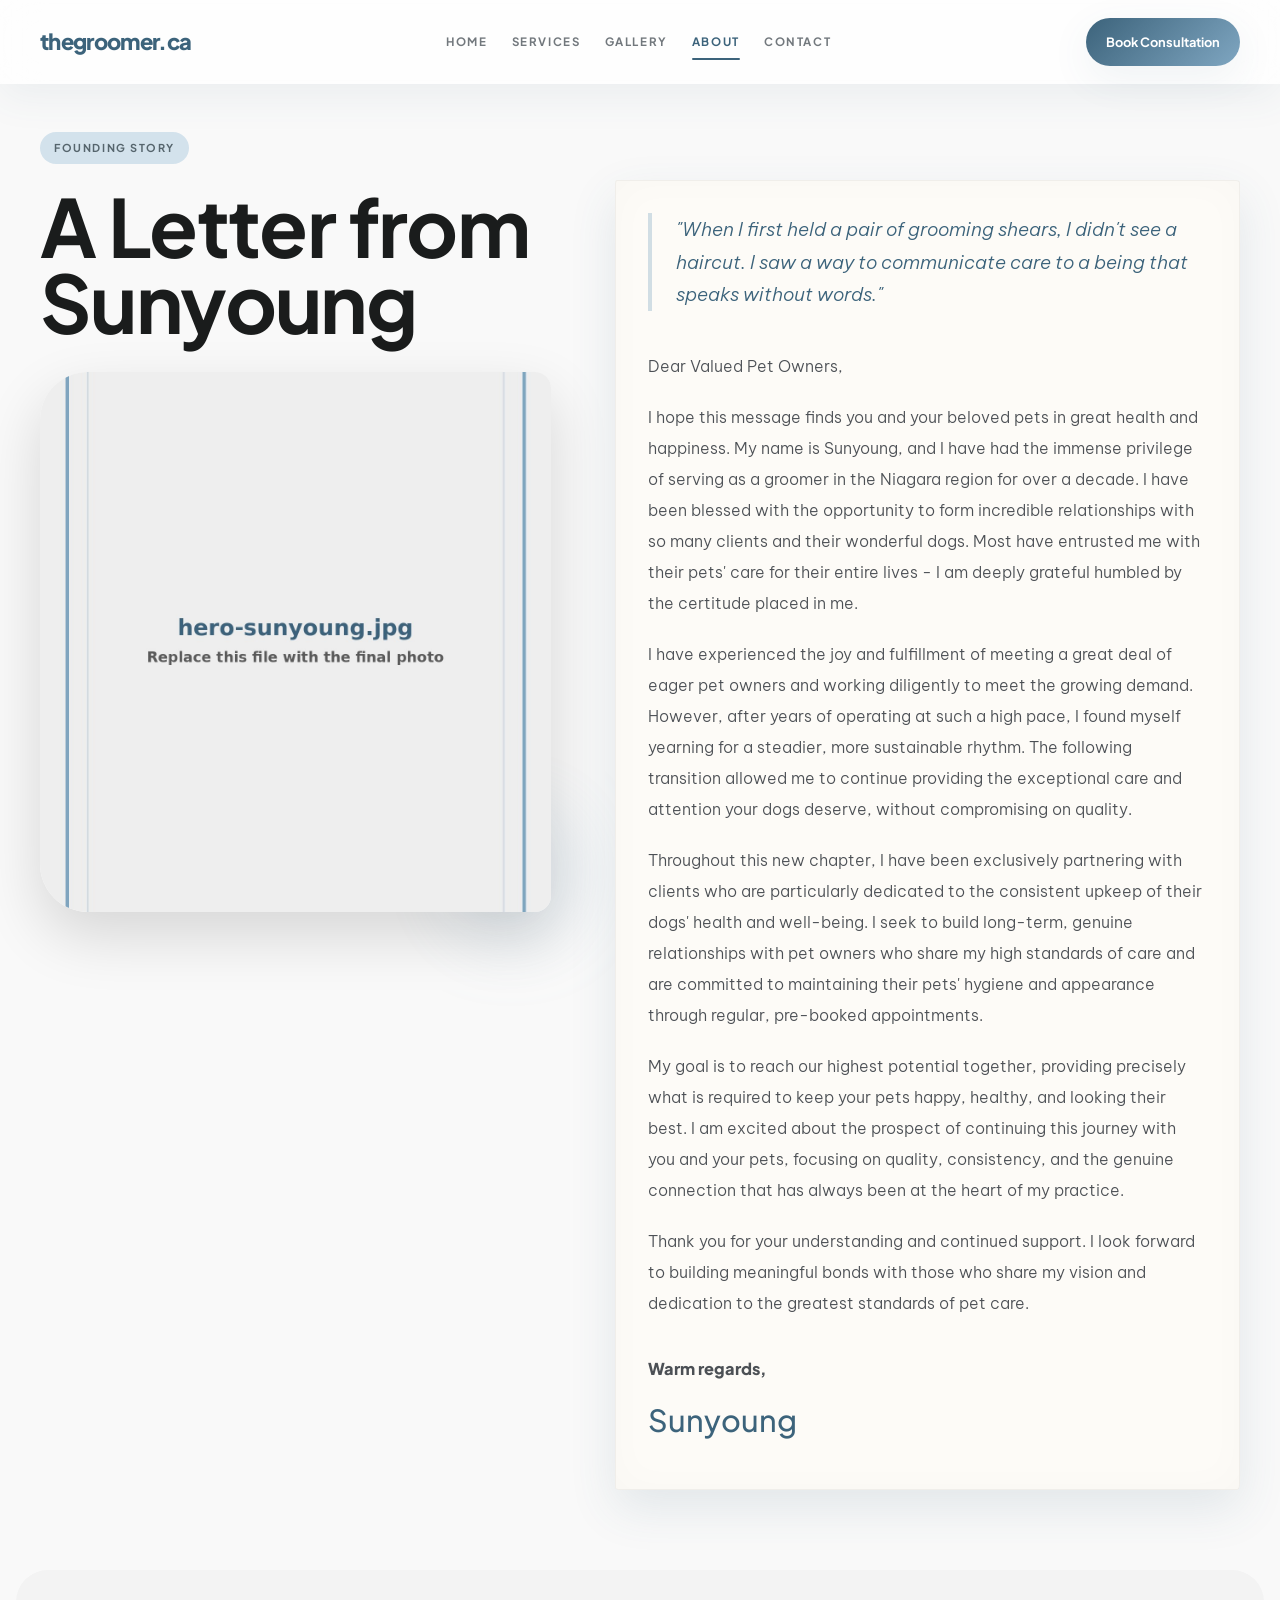
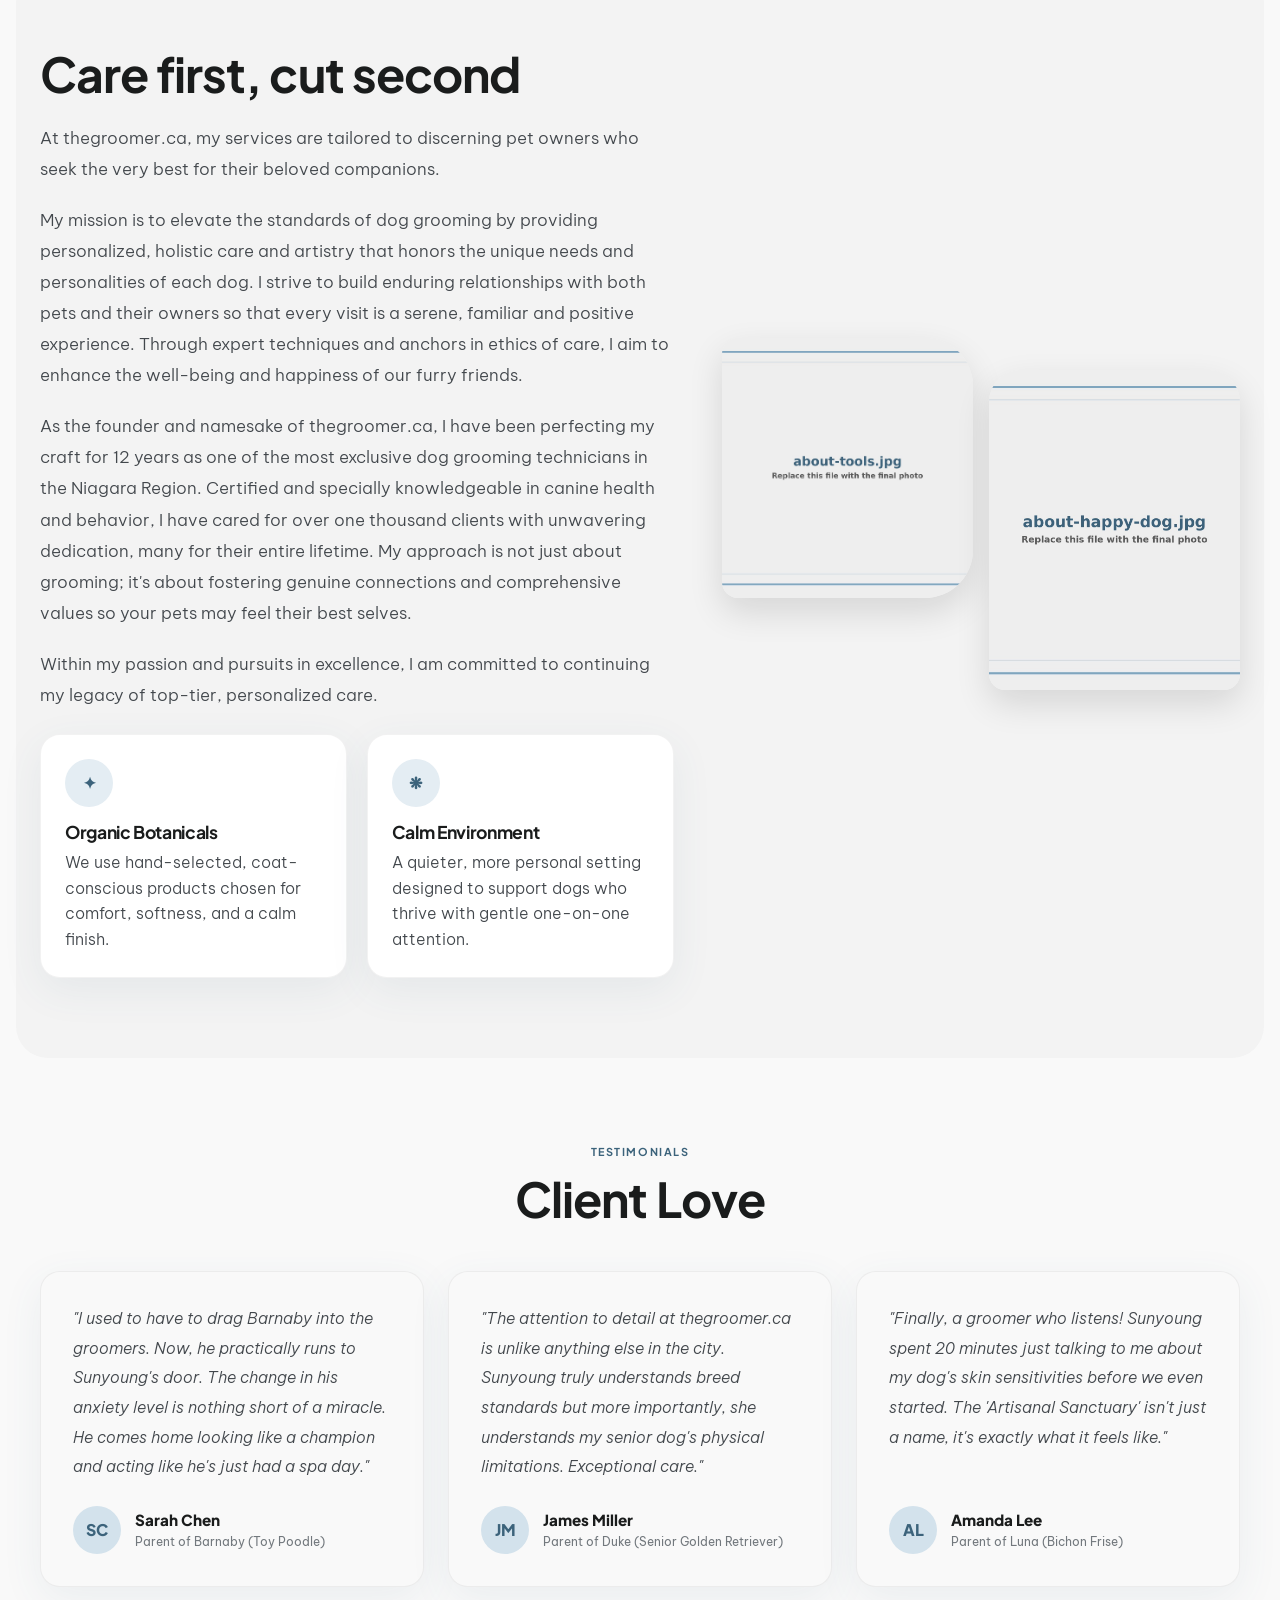
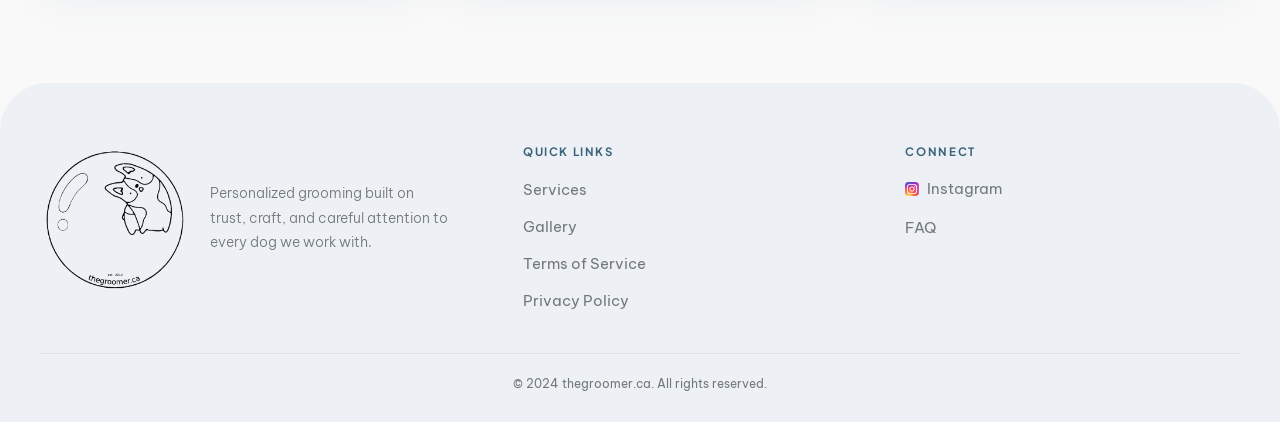
==== pages/about.html @ e8ed0b48 "major wording" ====
<!DOCTYPE html>
<html lang="en">
<head>
  <meta charset="UTF-8" />
  <meta name="viewport" content="width=device-width, initial-scale=1.0" />
  <title>About | thegroomer.ca</title>
  <meta
    name="description"
    content="Learn more about Sunyoung, the philosophy behind thegroomer.ca, and the care-first approach to artisanal dog grooming."
  />



  <link rel="icon" type="image/png" sizes="32x32" href="../assets/img/branding/favicon-32.png" />
  <link rel="icon" type="image/png" sizes="16x16" href="../assets/img/branding/favicon-16.png" />
  <link rel="apple-touch-icon" href="../assets/img/branding/apple-touch-icon.png" />

  <link rel="preconnect" href="https://fonts.googleapis.com" />
  <link rel="preconnect" href="https://fonts.gstatic.com" crossorigin />
  <link
    href="https://fonts.googleapis.com/css2?family=Plus+Jakarta+Sans:wght@400;500;600;700;800&family=Be+Vietnam+Pro:wght@300;400;500;600&display=swap"
    rel="stylesheet"
  />

  <link rel="stylesheet" href="../assets/css/styles.css" />

  <style>
    .about-page {
      background: var(--surface);
    }

    .stationery-card {
      background-color: #fdfbf7;
      background-image: radial-gradient(#d1d1d1 0.5px, transparent 0.5px);
      background-size: 20px 20px;
      border: 1px solid rgba(0, 0, 0, 0.05);
      position: relative;
    }

    .stationery-card::after {
      content: "";
      position: absolute;
      inset: 0;
      box-shadow: inset 0 0 40px rgba(0, 0, 0, 0.02);
      pointer-events: none;
    }

    .rough-edge {
      border-radius: 2px 4px 3px 6px / 4px 3px 6px 2px;
    }

    .about-letter {
      padding: 3rem 0 5rem;
    }

    .about-letter__grid {
      display: grid;
      grid-template-columns: 0.9fr 1.1fr;
      gap: 4rem;
      align-items: start;
    }

    .about-letter__media {
      position: sticky;
      top: 120px;
    }

    .about-letter__badge {
      display: inline-block;
      padding: 0.45rem 0.9rem;
      border-radius: var(--radius-full);
      background: #d3e2ec;
      color: #56656d;
      margin-bottom: 1.5rem;
    }

    .about-letter__title {
      margin-bottom: 2rem;
      max-width: 10ch;
    }

    .about-letter__image-wrap {
      position: relative;
    }

    .about-letter__image {
      width: 100%;
      height: 540px;
      object-fit: cover;
      border-radius: 3rem 1rem 1rem 3rem;
      box-shadow: 0 24px 60px rgba(0, 0, 0, 0.14);
      transition: transform 0.5s ease;
    }

    .about-letter__image-wrap:hover .about-letter__image {
      transform: scale(1.01);
    }

    .about-letter__glow {
      position: absolute;
      right: -1.5rem;
      bottom: -1.5rem;
      width: 8rem;
      height: 8rem;
      border-radius: 999px;
      background: rgba(127, 166, 193, 0.2);
      filter: blur(36px);
      z-index: -1;
    }

    .about-letter__content {
      margin-top: 3rem;
    }

    .about-letter__paper {
      padding: 2rem 2rem 2.5rem;
      box-shadow: 0 18px 48px rgba(60, 99, 123, 0.12);
      transition: transform 0.35s ease, box-shadow 0.35s ease;
    }

    .about-letter__paper:hover {
      transform: translateY(-4px);
      box-shadow: 0 22px 56px rgba(60, 99, 123, 0.14);
    }

    .about-letter__quote {
      margin-bottom: 2.5rem;
      padding-left: 1.5rem;
      border-left: 4px solid rgba(127, 166, 193, 0.35);
      font-size: 1.2rem;
      font-style: italic;
      font-weight: 300;
      color: var(--primary);
      line-height: 1.7;
    }

    .about-letter__body {
      display: grid;
      gap: 1.25rem;
    }

    .about-letter__body p {
      font-size: 1.02rem;
      line-height: 1.9;
      color: rgba(66, 71, 76, 0.95);
    }

    .about-letter__signoff {
      padding-top: 1rem;
      font-family: var(--font-headline);
      font-weight: 800;
      color: var(--text-main);
    }

    .about-letter__name {
      display: block;
      margin-top: 0.35rem;
      font-size: 1.9rem;
      font-weight: 500;
      color: var(--primary);
    }

    .about-philosophy {
      background: var(--surface-low);
      border-radius: var(--radius-lg);
      margin: 0 1rem;
      padding: 5rem 0;
    }

    .about-philosophy__grid {
      display: grid;
      grid-template-columns: 1.1fr 0.9fr;
      gap: 3rem;
      align-items: center;
    }

    .about-philosophy__title {
      margin-bottom: 1.5rem;
    }

    .about-philosophy__copy {
      display: grid;
      gap: 1.25rem;
    }

    .about-philosophy__copy p {
      font-size: 1.05rem;
      line-height: 1.85;
    }

    .about-philosophy__cards {
      display: grid;
      grid-template-columns: 1fr 1fr;
      gap: 1.25rem;
      padding-top: 1.5rem;
    }

    .about-philosophy__card {
      background: var(--surface-white);
      border-radius: 1.25rem;
      padding: 1.5rem;
      box-shadow: var(--shadow-soft);
      border: 1px solid rgba(0, 0, 0, 0.05);
    }

    .about-philosophy__icon {
      width: 3rem;
      height: 3rem;
      border-radius: 999px;
      background: #e4edf3;
      color: var(--primary);
      display: inline-flex;
      align-items: center;
      justify-content: center;
      font-family: var(--font-headline);
      font-weight: 800;
      margin-bottom: 1rem;
    }

    .about-philosophy__card h3 {
      font-size: 1.1rem;
      margin-bottom: 0.5rem;
    }

    .about-philosophy__media {
      display: grid;
      grid-template-columns: 1fr 1fr;
      gap: 1rem;
      align-items: start;
    }

    .about-philosophy__media img {
      width: 100%;
      object-fit: cover;
      box-shadow: 0 14px 34px rgba(0, 0, 0, 0.12);
    }

    .about-philosophy__img-a {
      height: 260px;
      border-radius: 1rem 3rem 3rem 1rem;
    }

    .about-philosophy__img-b {
      height: 320px;
      border-radius: 2rem 2rem 1rem 1rem;
      margin-top: 2rem;
    }

    .about-testimonials {
      padding: 5rem 0 1rem;
    }

    .about-testimonials__head {
      text-align: center;
      margin-bottom: 3rem;
    }

    .about-testimonials__label {
      color: var(--primary);
    }

    .about-testimonials__title {
      margin-top: 0.75rem;
    }

    .about-testimonials__grid {
      display: grid;
      grid-template-columns: repeat(3, 1fr);
      gap: 1.5rem;
    }

    .about-testimonial {
      background: var(--surface);
      padding: 2rem;
      border-radius: 1.25rem;
      box-shadow: var(--shadow-soft);
      border: 1px solid rgba(0, 0, 0, 0.05);
      display: flex;
      flex-direction: column;
      justify-content: space-between;
      gap: 1.5rem;
      transition: transform 0.25s ease;
    }

    .about-testimonial:hover {
      transform: translateY(-4px);
    }

    .about-testimonial__quote {
      font-style: italic;
      line-height: 1.85;
      color: var(--text-muted);
    }

    .about-testimonial__person {
      display: flex;
      align-items: center;
      gap: 0.9rem;
    }

    .about-testimonial__initials {
      width: 3rem;
      height: 3rem;
      border-radius: 999px;
      background: #d3e2ec;
      color: var(--primary);
      display: inline-flex;
      align-items: center;
      justify-content: center;
      font-family: var(--font-headline);
      font-weight: 800;
      flex: 0 0 auto;
    }

    .about-testimonial__name {
      font-family: var(--font-headline);
      font-size: 0.95rem;
      font-weight: 800;
      color: var(--text-main);
    }

    .about-testimonial__meta {
      font-size: 0.78rem;
      color: var(--text-soft);
    }

    @media (max-width: 1100px) {
      .about-letter__grid,
      .about-philosophy__grid,
      .about-testimonials__grid {
        grid-template-columns: 1fr;
      }

      .about-letter__media {
        position: static;
      }

      .about-letter__content {
        margin-top: 0;
      }
    }

    @media (max-width: 768px) {
      .about-letter,
      .about-testimonials {
        padding-top: 2.5rem;
      }

      .about-letter__paper {
        padding: 1.5rem 1.25rem 2rem;
      }

      .about-letter__image,
      .about-philosophy__img-a,
      .about-philosophy__img-b {
        height: 320px;
      }

      .about-philosophy {
        margin: 0 0.75rem;
        padding: 3.5rem 0;
        border-radius: 2rem;
      }

      .about-philosophy__cards,
      .about-philosophy__media {
        grid-template-columns: 1fr;
      }
    }
  </style>
</head>
<body class="has-fixed-header about-page">
  <header class="site-header">
    <div class="site-header__inner container">
      <a href="../index.html" class="site-logo" aria-label="thegroomer.ca home">thegroomer.ca</a>

      <nav class="site-nav site-nav--desktop" aria-label="Primary navigation">
        <a href="../index.html">Home</a>
        <a href="services.html">Services</a>
        <a href="gallery.html">Gallery</a>
        <a href="about.html" class="is-active">About</a>
        <a href="contact.html">Contact</a>
      </nav>

      <a href="contact.html" class="btn btn-primary site-header__cta">Book Consultation</a>

      <button
        class="site-menu-toggle"
        type="button"
        aria-label="Open menu"
        aria-expanded="false"
        aria-controls="mobileMenu"
      >
        <span></span>
        <span></span>
        <span></span>
      </button>
    </div>

    <div class="site-mobile-menu" id="mobileMenu">
      <nav class="site-mobile-nav" aria-label="Mobile navigation">
        <a href="../index.html">Home</a>
        <a href="services.html">Services</a>
        <a href="gallery.html">Gallery</a>
        <a href="about.html" class="is-active">About</a>
        <a href="contact.html">Contact</a>
        <a href="terms.html">Terms</a>
        <a href="privacy.html">Privacy</a>
        <a href="contact.html" class="mobile-menu-cta btn btn-primary">Book Consultation</a>
      </nav>
    </div>
  </header>

  <main>
    <section class="about-letter">
      <div class="container about-letter__grid">
        <div class="about-letter__media">
          <span class="small-label about-letter__badge">Founding Story</span>
          <h1 class="about-letter__title">A Letter from Sunyoung</h1>

          <div class="about-letter__image-wrap">
            <img
              class="about-letter__image"
              src="../assets/img/photos/hero-sunyoung.jpg"
              alt="Portrait of Sunyoung"
            />
            <div class="about-letter__glow" aria-hidden="true"></div>
          </div>
        </div>

        <div class="about-letter__content">
          <div class="stationery-card rough-edge about-letter__paper">
            <div class="about-letter__quote">
              "When I first held a pair of grooming shears, I didn't see a haircut. I saw a way to communicate care to a being that speaks without words."
            </div>

            <div class="about-letter__body">
              <p>Dear Valued Pet Owners,</p>

              <p>I hope this message finds you and your beloved pets in great health and happiness. My name is Sunyoung, and I have had the immense privilege of serving as a groomer in the Niagara region for over a decade. I have been blessed with the opportunity to form incredible relationships with so many clients and their wonderful dogs. Most have entrusted me with their pets' care for their entire lives - I am deeply grateful humbled by the certitude placed in me.</p>

              <p>I have experienced the joy and fulfillment of meeting a great deal of eager pet owners and working diligently to meet the growing demand. However, after years of operating at such a high pace, I found myself yearning for a steadier, more sustainable rhythm. The following transition allowed me to continue providing the exceptional care and attention your dogs deserve, without compromising on quality.</p>

              <p>Throughout this new chapter, I have been exclusively partnering with clients who are particularly dedicated to the consistent upkeep of their dogs' health and well-being. I seek to build long-term, genuine relationships with pet owners who share my high standards of care and are committed to maintaining their pets' hygiene and appearance through regular, pre-booked appointments.</p>

              <p>My goal is to reach our highest potential together, providing precisely what is required to keep your pets happy, healthy, and looking their best. I am excited about the prospect of continuing this journey with you and your pets, focusing on quality, consistency, and the genuine connection that has always been at the heart of my practice.</p>

              <p>Thank you for your understanding and continued support. I look forward to building meaningful bonds with those who share my vision and dedication to the greatest standards of pet care.</p>

              <p class="about-letter__signoff">
                Warm regards,
                <span class="about-letter__name">Sunyoung</span>
              </p>
            </div>
          </div>
        </div>
      </div>
    </section>

    <section class="about-philosophy">
      <div class="container about-philosophy__grid">
        <div>
          <h2 class="about-philosophy__title">Care first, cut second</h2>

          <div class="about-philosophy__copy">
            <p>At thegroomer.ca, my services are tailored to discerning pet owners who seek the very best for their beloved companions.</p>

            <p>My mission is to elevate the standards of dog grooming by providing personalized, holistic care and artistry that honors the unique needs and personalities of each dog. I strive to build enduring relationships with both pets and their owners so that every visit is a serene, familiar and positive experience. Through expert techniques and anchors in ethics of care, I aim to enhance the well-being and happiness of our furry friends.</p>

            <p>As the founder and namesake of thegroomer.ca, I have been perfecting my craft for 12 years as one of the most exclusive dog grooming technicians in the Niagara Region. Certified and specially knowledgeable in canine health and behavior, I have cared for over one thousand clients with unwavering dedication, many for their entire lifetime. My approach is not just about grooming; it's about fostering genuine connections and comprehensive values so your pets may feel their best selves.</p>

            <p>Within my passion and pursuits in excellence, I am committed to continuing my legacy of top-tier, personalized care.</p>
          </div>

          <div class="about-philosophy__cards">
            <article class="about-philosophy__card">
              <div class="about-philosophy__icon">✦</div>
              <h3>Organic Botanicals</h3>
              <p>We use hand-selected, coat-conscious products chosen for comfort, softness, and a calm finish.</p>
            </article>

            <article class="about-philosophy__card">
              <div class="about-philosophy__icon">❋</div>
              <h3>Calm Environment</h3>
              <p>A quieter, more personal setting designed to support dogs who thrive with gentle one-on-one attention.</p>
            </article>
          </div>
        </div>

        <div class="about-philosophy__media">
          <img
            class="about-philosophy__img-a"
            src="../assets/img/photos/about-tools.jpg"
            alt="Grooming tools"
          />
          <img
            class="about-philosophy__img-b"
            src="../assets/img/photos/about-happy-dog.jpg"
            alt="Happy dog"
          />
        </div>
      </div>
    </section>

    <section class="about-testimonials">
      <div class="container">
        <div class="about-testimonials__head">
          <span class="small-label about-testimonials__label">Testimonials</span>
          <h2 class="about-testimonials__title">Client Love</h2>
        </div>

        <div class="about-testimonials__grid">
          <article class="about-testimonial">
            <p class="about-testimonial__quote">
              "I used to have to drag Barnaby into the groomers. Now, he practically runs to Sunyoung's door. The change in his anxiety level is nothing short of a miracle. He comes home looking like a champion and acting like he's just had a spa day."
            </p>

            <div class="about-testimonial__person">
              <span class="about-testimonial__initials">SC</span>
              <div>
                <div class="about-testimonial__name">Sarah Chen</div>
                <div class="about-testimonial__meta">Parent of Barnaby (Toy Poodle)</div>
              </div>
            </div>
          </article>

          <article class="about-testimonial">
            <p class="about-testimonial__quote">
              "The attention to detail at thegroomer.ca is unlike anything else in the city. Sunyoung truly understands breed standards but more importantly, she understands my senior dog's physical limitations. Exceptional care."
            </p>

            <div class="about-testimonial__person">
              <span class="about-testimonial__initials">JM</span>
              <div>
                <div class="about-testimonial__name">James Miller</div>
                <div class="about-testimonial__meta">Parent of Duke (Senior Golden Retriever)</div>
              </div>
            </div>
          </article>

          <article class="about-testimonial">
            <p class="about-testimonial__quote">
              "Finally, a groomer who listens! Sunyoung spent 20 minutes just talking to me about my dog's skin sensitivities before we even started. The 'Artisanal Sanctuary' isn't just a name, it's exactly what it feels like."
            </p>

            <div class="about-testimonial__person">
              <span class="about-testimonial__initials">AL</span>
              <div>
                <div class="about-testimonial__name">Amanda Lee</div>
                <div class="about-testimonial__meta">Parent of Luna (Bichon Frise)</div>
              </div>
            </div>
          </article>
        </div>
      </div>
    </section>
  </main>

  <footer class="site-footer">
    <div class="container site-footer__grid">
      <div class="site-footer__brand">
        <div class="site-footer__brand-lockup">
          <a href="../index.html" class="site-footer__logo-link" aria-label="thegroomer.ca home">
            <img
              src="../assets/img/branding/logo-mark.png"
              alt="thegroomer.ca"
              class="site-footer__logo-mark"
            />
          </a>
          <p>
            Personalized grooming built on trust, craft, and careful attention to every dog we work with.
          </p>
        </div>
      </div>

      <div>
        <h4>Quick Links</h4>
        <ul class="site-footer__links">
          <li><a href="services.html">Services</a></li>
          <li><a href="gallery.html">Gallery</a></li>
          <li><a href="terms.html">Terms of Service</a></li>
          <li><a href="privacy.html">Privacy Policy</a></li>
        </ul>
      </div>

      <div>
        <h4>Connect</h4>
        <ul class="site-footer__links">
          <li>
            <a href="https://www.instagram.com/thegroomer.ca/" class="site-footer__social-link">
              <img
                src="../assets/img/social/Instagram_logo_2016.svg"
                alt=""
                class="site-footer__social-icon"
                aria-hidden="true"
              />
              Instagram
            </a>
          </li>
          <li><a href="contact.html">FAQ</a></li>
        </ul>
      </div>
    </div>

    <div class="site-footer__bottom container">
      © 2024 thegroomer.ca. All rights reserved.
    </div>
  </footer>

  <script src="../assets/js/main.js"></script>
</body>
</html>
---- assets/css/styles.css ----
/* =========================
   1. ROOT DESIGN TOKENS
========================= */
:root {
  --primary: #3c637b;
  --primary-soft: #7fa6c1;
  --secondary: #526069;
  --tertiary: #58614e;

  --surface: #f9f9f9;
  --surface-low: #f3f3f3;
  --surface-mid: #eeeeee;
  --surface-high: #e2e2e2;
  --surface-white: #ffffff;

  --text-main: #1a1c1c;
  --text-muted: #42474c;
  --text-soft: #72787d;

  --outline-soft: rgba(193, 199, 205, 0.15);

  --radius-sm: 1rem;
  --radius-md: 1.5rem;
  --radius-lg: 2rem;
  --radius-xl: 3rem;
  --radius-full: 9999px;

  --shadow-soft: 0 12px 40px rgba(60, 99, 123, 0.08);

  --font-headline: "Plus Jakarta Sans", sans-serif;
  --font-body: "Be Vietnam Pro", sans-serif;

  --header-height: 84px;
}

/* =========================
   2. RESET / BASE
========================= */
* {
  box-sizing: border-box;
  margin: 0;
  padding: 0;
}

html {
  scroll-behavior: smooth;
}

body {
  background: var(--surface);
  color: var(--text-main);
  font-family: var(--font-body);
  line-height: 1.6;
}

body.menu-open {
  overflow: hidden;
}

img {
  display: block;
  max-width: 100%;
}

a {
  color: inherit;
}

button,
input,
textarea {
  font: inherit;
}

textarea {
  resize: vertical;
  min-height: 140px;
}

/* =========================
   3. TYPOGRAPHY
========================= */
h1,
h2,
h3,
h4 {
  font-family: var(--font-headline);
  letter-spacing: -0.02em;
  color: var(--text-main);
}

h1 {
  font-size: clamp(3rem, 7vw, 5rem);
  line-height: 0.95;
}

h2 {
  font-size: clamp(2rem, 4vw, 3rem);
  line-height: 1;
}

h3 {
  font-size: 1.5rem;
  line-height: 1.1;
}

p {
  color: var(--text-muted);
  font-weight: 300;
}

.small-label {
  display: inline-block;
  font-family: var(--font-headline);
  font-size: 0.68rem;
  font-weight: 700;
  letter-spacing: 0.14em;
  text-transform: uppercase;
}

/* =========================
   4. LAYOUT
========================= */
.container {
  width: min(1200px, calc(100% - 2rem));
  margin: 0 auto;
}

.section {
  padding: 6.5rem 0;
}

.has-fixed-header {
  padding-top: var(--header-height);
}

.desktop-only {
  display: block;
}

.mobile-only {
  display: none;
}

/* =========================
   5. BUTTONS
========================= */
.btn {
  display: inline-flex;
  align-items: center;
  justify-content: center;
  gap: 0.5rem;
  border: 0;
  border-radius: var(--radius-full);
  padding: 1rem 1.5rem;
  font-family: var(--font-headline);
  font-size: 0.92rem;
  font-weight: 700;
  text-decoration: none;
  cursor: pointer;
  transition: transform 0.25s ease, opacity 0.25s ease;
}

.btn:hover {
  transform: scale(1.03);
}

.btn-primary {
  background: linear-gradient(135deg, var(--primary), var(--primary-soft));
  color: #ffffff;
  box-shadow: var(--shadow-soft);
}

.btn-secondary {
  background: var(--surface-high);
  color: var(--text-main);
}

/* =========================
   6. SHARED HEADER
========================= */
.site-header {
  position: fixed;
  inset: 0 0 auto 0;
  z-index: 1000;
  background: rgba(255, 255, 255, 0.74);
  backdrop-filter: blur(20px);
  box-shadow: var(--shadow-soft);
}

.site-header__inner {
  min-height: var(--header-height);
  display: flex;
  align-items: center;
  justify-content: space-between;
  gap: 1rem;
}

.site-logo {
  flex: 0 0 auto;
  text-decoration: none;
  font-family: var(--font-headline);
  font-size: 1.375rem;
  font-weight: 800;
  letter-spacing: -0.03em;
  color: var(--primary);
  white-space: nowrap;
}

.site-nav {
  display: flex;
  align-items: center;
  gap: 1.5rem;
}

.site-nav a {
  position: relative;
  text-decoration: none;
  color: var(--text-soft);
  font-family: var(--font-headline);
  font-size: 0.72rem;
  font-weight: 700;
  text-transform: uppercase;
  letter-spacing: 0.14em;
  transition: color 0.25s ease, transform 0.25s ease;
}

.site-nav a:hover {
  color: var(--primary);
  transform: translateY(-1px);
}

.site-nav a.is-active {
  color: var(--primary);
}

.site-nav a.is-active::after {
  content: "";
  position: absolute;
  left: 0;
  right: 0;
  bottom: -0.55rem;
  height: 2px;
  border-radius: 999px;
  background: var(--primary);
}

.site-header__cta {
  padding: 0.85rem 1.25rem;
  font-size: 0.8rem;
  white-space: nowrap;
}

.site-menu-toggle {
  display: none;
  width: 52px;
  height: 52px;
  border: 0;
  border-radius: 999px;
  background: var(--surface-white);
  box-shadow: var(--shadow-soft);
  cursor: pointer;
  align-items: center;
  justify-content: center;
  flex-direction: column;
  gap: 5px;
}

.site-menu-toggle span {
  display: block;
  width: 18px;
  height: 2px;
  border-radius: 999px;
  background: var(--primary);
  transition: transform 0.25s ease, opacity 0.25s ease;
}

.site-menu-toggle.is-open span:nth-child(1) {
  transform: translateY(7px) rotate(45deg);
}

.site-menu-toggle.is-open span:nth-child(2) {
  opacity: 0;
}

.site-menu-toggle.is-open span:nth-child(3) {
  transform: translateY(-7px) rotate(-45deg);
}

.site-mobile-menu {
  display: none;
  padding: 0 0 1.25rem;
  max-height: calc(100vh - var(--header-height));
  overflow-y: auto;
}

.site-mobile-menu.is-open {
  display: block;
}

.site-mobile-nav {
  display: grid;
  gap: 0.5rem;
  padding: 0 1rem 0.25rem;
}

.site-mobile-nav a {
  text-decoration: none;
  color: var(--text-main);
  background: var(--surface-low);
  border-radius: var(--radius-lg);
  padding: 1rem 1.2rem;
  font-family: var(--font-headline);
  font-size: 0.82rem;
  font-weight: 700;
  text-transform: uppercase;
  letter-spacing: 0.12em;
}

.site-mobile-nav a.is-active {
  background: linear-gradient(135deg, var(--primary), var(--primary-soft));
  color: #fff;
}

.mobile-menu-cta {
  text-align: center;
}

/* =========================
   7. HERO
========================= */
.hero {
  min-height: calc(100vh - var(--header-height));
  display: flex;
  align-items: center;
  background: var(--surface-low);
  overflow: hidden;
}

.hero-inner {
  display: grid;
  grid-template-columns: 1.05fr 0.95fr;
  gap: 4rem;
  align-items: center;
  padding: 3rem 0 4rem;
}

.hero-badge {
  display: inline-block;
  margin-bottom: 1.5rem;
  padding: 0.45rem 0.9rem;
  border-radius: var(--radius-full);
  background: #d3e2ec;
  color: #56656d;
}

.hero-title {
  max-width: 10ch;
}

.hero-title span {
  color: var(--primary);
  font-style: italic;
}

.hero-copy {
  max-width: 32rem;
  font-size: 1.15rem;
  margin-top: 1.5rem;
}

.hero-actions {
  display: flex;
  gap: 1rem;
  flex-wrap: wrap;
  margin-top: 2rem;
}

.hero-media {
  position: relative;
}

.hero-blob {
  position: absolute;
  top: -2rem;
  left: -2rem;
  width: 16rem;
  height: 16rem;
  border-radius: 999px;
  background: rgba(155, 165, 142, 0.18);
  filter: blur(42px);
}

.hero-image-wrap {
  position: relative;
  z-index: 1;
  border-radius: var(--radius-lg);
  overflow: hidden;
  background: var(--surface-white);
  box-shadow: var(--shadow-soft);
  transform: rotate(2deg);
  transition: transform 0.35s ease;
}

.hero-image-wrap:hover {
  transform: rotate(0deg);
}

.hero-image {
  width: 100%;
  height: 620px;
  object-fit: cover;
}

.hero-quote {
  position: absolute;
  right: -1rem;
  bottom: -1rem;
  z-index: 2;
  max-width: 260px;
  padding: 1.25rem;
  border-radius: var(--radius-lg);
  background: rgba(255, 255, 255, 0.84);
  backdrop-filter: blur(20px);
  box-shadow: var(--shadow-soft);
}

.hero-quote p {
  margin-bottom: 0.9rem;
  font-style: italic;
  color: var(--text-main);
}

.hero-quote-meta {
  display: flex;
  align-items: center;
  gap: 0.7rem;
}

.hero-quote-dot {
  width: 1.7rem;
  height: 1.7rem;
  border-radius: 999px;
  background: #b9d0de;
  flex: 0 0 auto;
}

.hero-quote-meta small {
  font-family: var(--font-headline);
  font-size: 0.62rem;
  font-weight: 700;
  letter-spacing: 0.14em;
  text-transform: uppercase;
  color: var(--text-soft);
}

/* =========================
   8. PHILOSOPHY / ABOUT
========================= */
.about-section {
  background: var(--surface);
}

.about-grid {
  display: grid;
  grid-template-columns: 1fr 1fr;
  gap: 5rem;
  align-items: center;
}

.about-collage {
  display: grid;
  grid-template-columns: 1fr 1fr;
  gap: 1rem;
  align-items: start;
}

.about-collage img {
  box-shadow: var(--shadow-soft);
  object-fit: cover;
}

.about-image-1 {
  height: 22rem;
  border-radius: 2rem 1rem 2rem 1rem;
}

.about-image-2 {
  height: 16.5rem;
  margin-top: 3.25rem;
  border-radius: 1rem 2rem 1rem 2rem;
}

.about-label {
  color: var(--primary);
  margin-bottom: 1rem;
}

.about-title {
  margin-bottom: 1.25rem;
}

.about-copy + .about-copy {
  margin-top: 1rem;
}

.about-stats {
  display: flex;
  gap: 3rem;
  flex-wrap: wrap;
  margin-top: 2rem;
}

.about-stat-value {
  display: block;
  font-family: var(--font-headline);
  font-size: 2rem;
  font-weight: 800;
  color: var(--primary);
  line-height: 1;
}

.about-stat-label {
  display: block;
  margin-top: 0.35rem;
  font-family: var(--font-headline);
  font-size: 0.65rem;
  font-weight: 700;
  letter-spacing: 0.14em;
  text-transform: uppercase;
  color: var(--text-soft);
}

/* =========================
   9. SERVICES
========================= */
.services-section {
  background: var(--surface-mid);
}

.section-head {
  display: flex;
  justify-content: space-between;
  align-items: end;
  gap: 2rem;
  margin-bottom: 3rem;
  flex-wrap: wrap;
}

.section-head-copy {
  max-width: 40rem;
}

.section-head-copy h2 {
  margin-bottom: 0.6rem;
}

.section-link {
  text-decoration: none;
  color: var(--primary);
  font-family: var(--font-headline);
  font-size: 0.85rem;
  font-weight: 700;
}

.services-grid {
  display: grid;
  grid-template-columns: repeat(3, 1fr);
  gap: 2rem;
}

.service-card {
  min-height: 320px;
  display: flex;
  flex-direction: column;
  justify-content: space-between;
  background: var(--surface-white);
  padding: 2rem;
  border-radius: var(--radius-lg);
  box-shadow: var(--shadow-soft);
  transition: transform 0.3s ease;
}

.service-card:hover {
  transform: translateY(-4px);
}

.service-card-top {
  display: block;
}

.service-icon {
  width: 3.5rem;
  height: 3.5rem;
  border-radius: 999px;
  display: inline-flex;
  align-items: center;
  justify-content: center;
  background: #e4edf3;
  color: var(--primary);
  font-family: var(--font-headline);
  font-size: 1.2rem;
  font-weight: 700;
}

.service-card h3 {
  margin-top: 1.5rem;
  margin-bottom: 0.9rem;
}

.service-card-bottom {
  display: flex;
  justify-content: space-between;
  align-items: center;
  gap: 1rem;
  margin-top: 2rem;
}

.service-price {
  font-family: var(--font-headline);
  font-size: 0.82rem;
  font-weight: 700;
  letter-spacing: 0.08em;
  text-transform: uppercase;
  color: var(--primary);
}

.service-plus {
  width: 1.6rem;
  height: 1.6rem;
  border-radius: 999px;
  background: var(--surface-high);
  color: var(--text-soft);
  display: inline-flex;
  align-items: center;
  justify-content: center;
  flex: 0 0 auto;
}

/* =========================
   10. GALLERY
========================= */
.gallery-section {
  background: var(--surface);
}

.gallery-title {
  text-align: center;
  margin-bottom: 3rem;
}

.gallery-grid {
  display: grid;
  grid-template-columns: repeat(4, 1fr);
  gap: 1.5rem;
}

.gallery-item {
  overflow: hidden;
  box-shadow: var(--shadow-soft);
  background: var(--surface-white);
}

.gallery-item img {
  width: 100%;
  height: 350px;
  object-fit: cover;
  transition: transform 0.6s ease;
}

.gallery-item:hover img {
  transform: scale(1.08);
}

.gallery-shape-a {
  border-radius: 3rem 1rem 1rem 2rem;
}

.gallery-shape-b {
  border-radius: 1rem 3rem 2rem 1rem;
}

.gallery-shape-c {
  border-radius: 1.75rem 1.75rem 1rem 1rem;
}

.gallery-shape-d {
  border-radius: 1rem 1rem 3rem 1rem;
}

/* =========================
   11. CONSULTATION FORM
========================= */
.consult-section {
  background: var(--surface-low);
}

.consult-shell {
  max-width: 920px;
  margin: 0 auto;
  overflow: hidden;
  border-radius: var(--radius-lg);
  background: var(--surface-white);
  box-shadow: 0 16px 44px rgba(0, 0, 0, 0.12);
  display: grid;
  grid-template-columns: 0.95fr 1.35fr;
}

.consult-aside {
  background: var(--primary);
  color: #ffffff;
  padding: 2.5rem 2rem;
}

.consult-aside h2 {
  color: #ffffff;
  margin-bottom: 1rem;
}

.consult-aside p {
  color: rgba(255, 255, 255, 0.86);
  margin-bottom: 1.75rem;
}

.consult-points {
  list-style: none;
  display: grid;
  gap: 0.9rem;
}

.consult-points li {
  display: flex;
  align-items: center;
  gap: 0.65rem;
  font-family: var(--font-headline);
  font-size: 0.86rem;
  font-weight: 600;
}

.consult-points li::before {
  content: "";
  width: 0.65rem;
  height: 0.65rem;
  border-radius: 999px;
  background: rgba(255, 255, 255, 0.9);
  flex: 0 0 auto;
}

.consult-form-wrap {
  padding: 2rem;
}

.consult-form-grid {
  display: grid;
  grid-template-columns: 1fr 1fr;
  gap: 1rem;
}

.form-group {
  margin-bottom: 1rem;
}

.form-group label {
  display: block;
  margin-bottom: 0.45rem;
  font-family: var(--font-headline);
  font-size: 0.62rem;
  font-weight: 700;
  letter-spacing: 0.14em;
  text-transform: uppercase;
  color: var(--text-soft);
}

input,
textarea {
  width: 100%;
  padding: 1rem;
  border-radius: var(--radius-md);
  border: none;
  background: var(--surface-mid);
  transition: background 0.3s ease, outline-color 0.3s ease;
}

input:focus,
textarea:focus {
  background: var(--surface-high);
  outline: 2px solid rgba(60, 99, 123, 0.2);
}

/* =========================
   12. SHARED FOOTER
========================= */
.site-footer {
  margin-top: 5rem;
  background: #edf1f5;
  border-top-left-radius: var(--radius-xl);
  border-top-right-radius: var(--radius-xl);
  padding-top: 3.75rem;
}

.site-footer__grid {
  display: grid;
  grid-template-columns: 1.3fr 1fr 1fr;
  gap: 3rem;
  padding-bottom: 2.5rem;
}

.site-footer__logo {
  font-family: var(--font-headline);
  font-size: 1rem;
  font-weight: 800;
  letter-spacing: -0.02em;
  color: var(--primary);
  margin-bottom: 1rem;
}

.site-footer__brand p {
  max-width: 280px;
  font-size: 0.9rem;
  color: var(--text-soft);
}

.site-footer__brand-lockup {
  display: flex;
  align-items: center;
  gap: 1.25rem;
}

.site-footer__logo-link {
  display: block;
  flex: 0 0 auto;
  text-decoration: none;
}

.site-footer__logo-mark {
  width: 150px;
  height: 150px;
  object-fit: contain;
  display: block;
}

.site-footer__brand-lockup p {
  margin: 0;
  max-width: 240px;
  line-height: 1.7;
}

.site-footer__social-link {
  display: inline-flex;
  align-items: center;
  gap: 0.5rem;
}

.site-footer__social-icon {
  width: 14px;
  height: 14px;
  display: block;
  flex: 0 0 14px;
}

.site-footer h4 {
  margin-bottom: 1rem;
  font-family: var(--font-headline);
  font-size: 0.72rem;
  font-weight: 700;
  text-transform: uppercase;
  letter-spacing: 0.14em;
  color: var(--primary);
}

.site-footer__links {
  list-style: none;
  display: grid;
  gap: 0.7rem;
}

.site-footer__links a {
  text-decoration: none;
  color: var(--text-soft);
  font-size: 0.92rem;
}

.site-footer__links a:hover {
  color: var(--primary);
}

.site-footer__icons {
  display: flex;
  gap: 0.6rem;
  margin-top: 1.25rem;
}

.site-footer__icons a {
  width: 28px;
  height: 28px;
  display: inline-flex;
  align-items: center;
  justify-content: center;
  text-decoration: none;
}

.footer-dot {
  width: 12px;
  height: 12px;
  border-radius: 999px;
  background: var(--primary);
  opacity: 0.8;
}

.site-footer__bottom {
  border-top: 1px solid rgba(193, 199, 205, 0.35);
  padding-top: 1.25rem;
  padding-bottom: 1.75rem;
  font-size: 0.78rem;
  text-align: center;
  color: var(--text-soft);
}

/* =========================
   13. RESPONSIVE
========================= */
@media (max-width: 980px) {
  :root {
    --header-height: 76px;
  }

  .site-nav--desktop,
  .site-header__cta {
    display: none;
  }

  .site-menu-toggle {
    display: inline-flex;
  }

  .hero-inner,
  .about-grid,
  .consult-shell {
    grid-template-columns: 1fr;
  }

  .services-grid {
    grid-template-columns: 1fr;
  }

  .gallery-grid {
    grid-template-columns: 1fr 1fr;
  }

  .hero-image {
    height: 520px;
  }

  .hero-title {
    max-width: none;
  }

  .site-footer__grid {
    grid-template-columns: 1fr;
    gap: 2rem;
  }

  .site-footer__brand p {
    max-width: none;
  }

  .site-footer__brand-lockup {
    max-width: 560px;
  }
}

@media (max-width: 768px) {
  .section {
    padding: 4.5rem 0;
  }

  .container {
    width: min(1200px, calc(100% - 1.25rem));
  }

  .hero {
    min-height: auto;
  }

  .hero-inner {
    gap: 2rem;
    padding: 2rem 0 3rem;
  }

  .hero-actions {
    flex-direction: column;
    align-items: stretch;
  }

  .hero-actions .btn {
    width: 100%;
  }

  .hero-image {
    height: 420px;
  }

  .hero-quote {
    position: relative;
    right: auto;
    bottom: auto;
    margin: 1rem 0 0 auto;
  }

  .about-collage {
    grid-template-columns: 1fr 1fr;
  }

  .about-image-1 {
    height: 240px;
  }

  .about-image-2 {
    height: 190px;
    margin-top: 1.5rem;
  }

  .section-head {
    align-items: flex-start;
    margin-bottom: 2rem;
  }

  .gallery-grid {
    grid-template-columns: 1fr;
  }

  .gallery-item img {
    height: 280px;
  }

  .consult-form-grid {
    grid-template-columns: 1fr;
  }

  .site-mobile-nav {
    padding-left: 1rem;
    padding-right: 1rem;
  }

  .site-footer {
    border-top-left-radius: 2rem;
    border-top-right-radius: 2rem;
    padding-top: 2.75rem;
  }

  .site-footer__brand-lockup {
    gap: 1rem;
  }

  .site-footer__logo-mark {
    width: 112px;
    height: 112px;
  }

  .site-footer__brand-lockup p {
    line-height: 1.55;
  }
}

@media (max-width: 420px) {
  .site-footer__brand-lockup {
    flex-direction: column;
    align-items: flex-start;
  }

  .site-footer__logo-mark {
    width: 96px;
    height: 96px;
  }
}
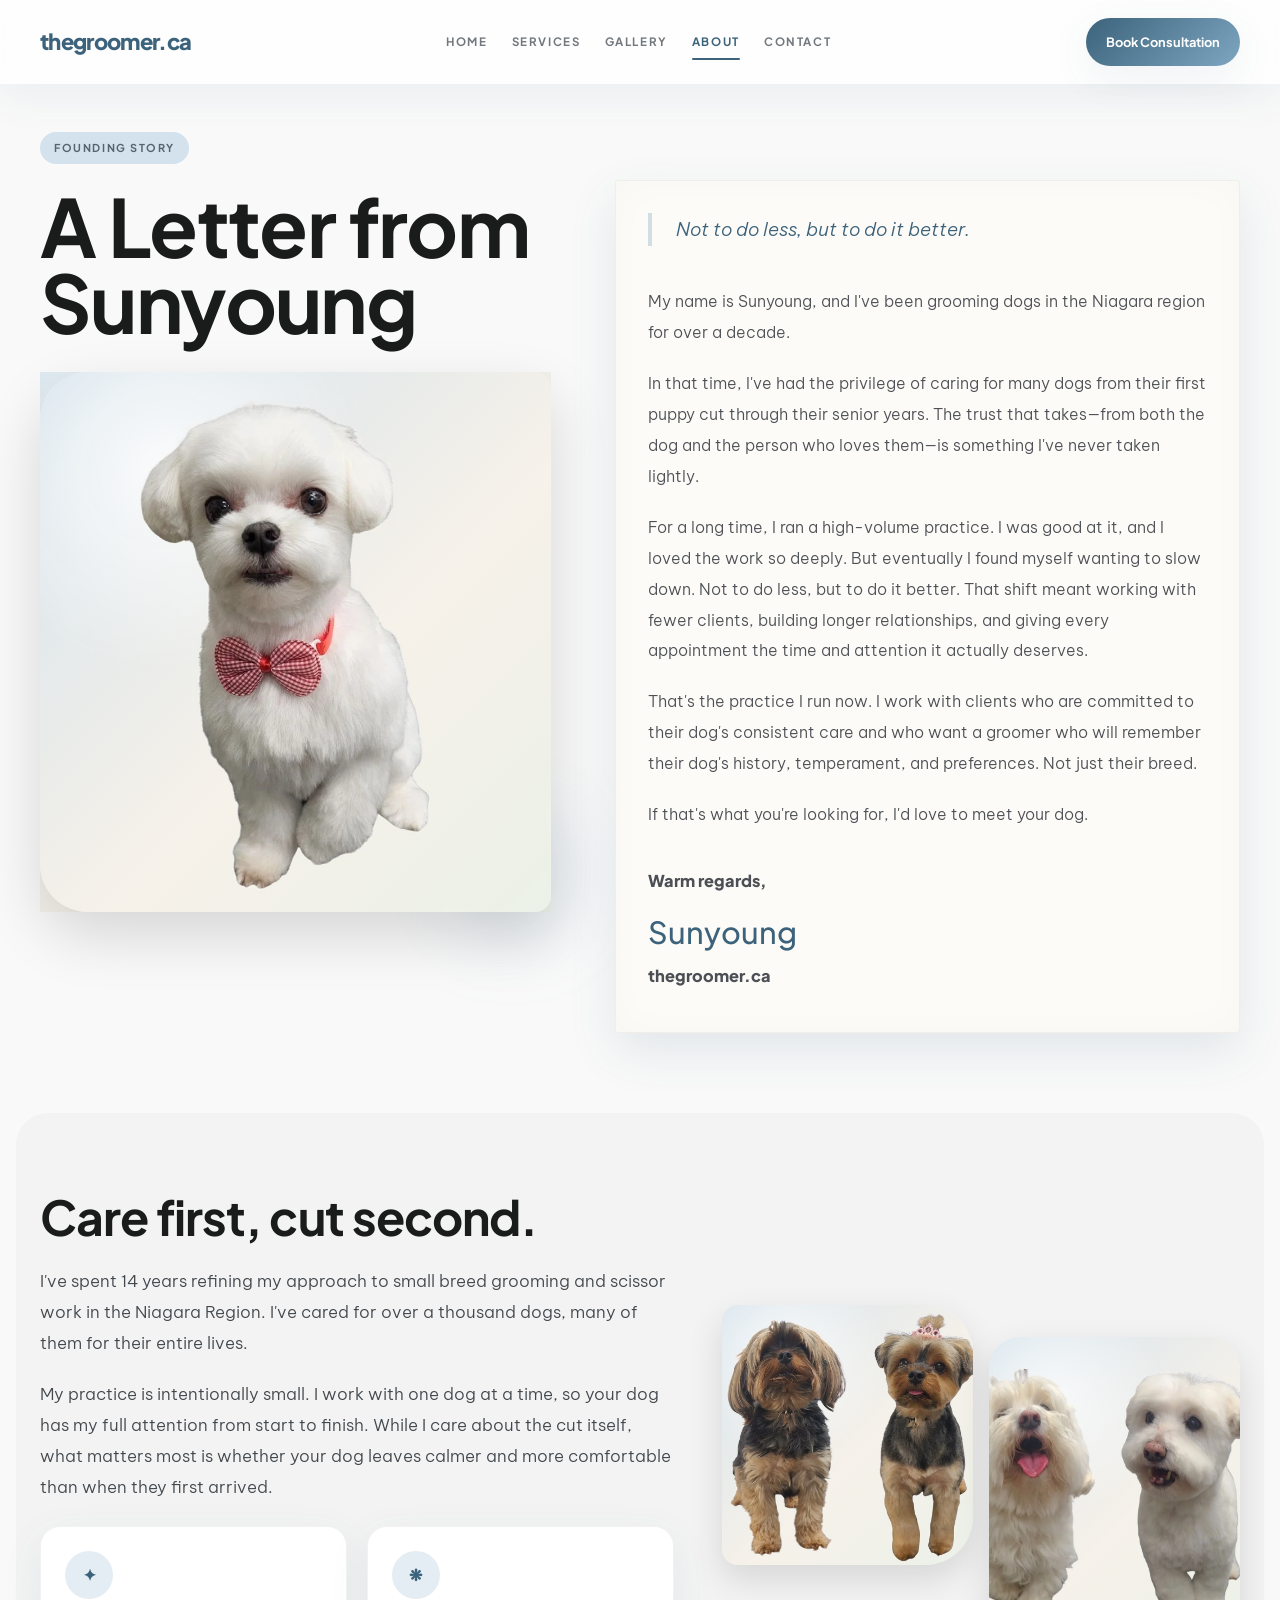
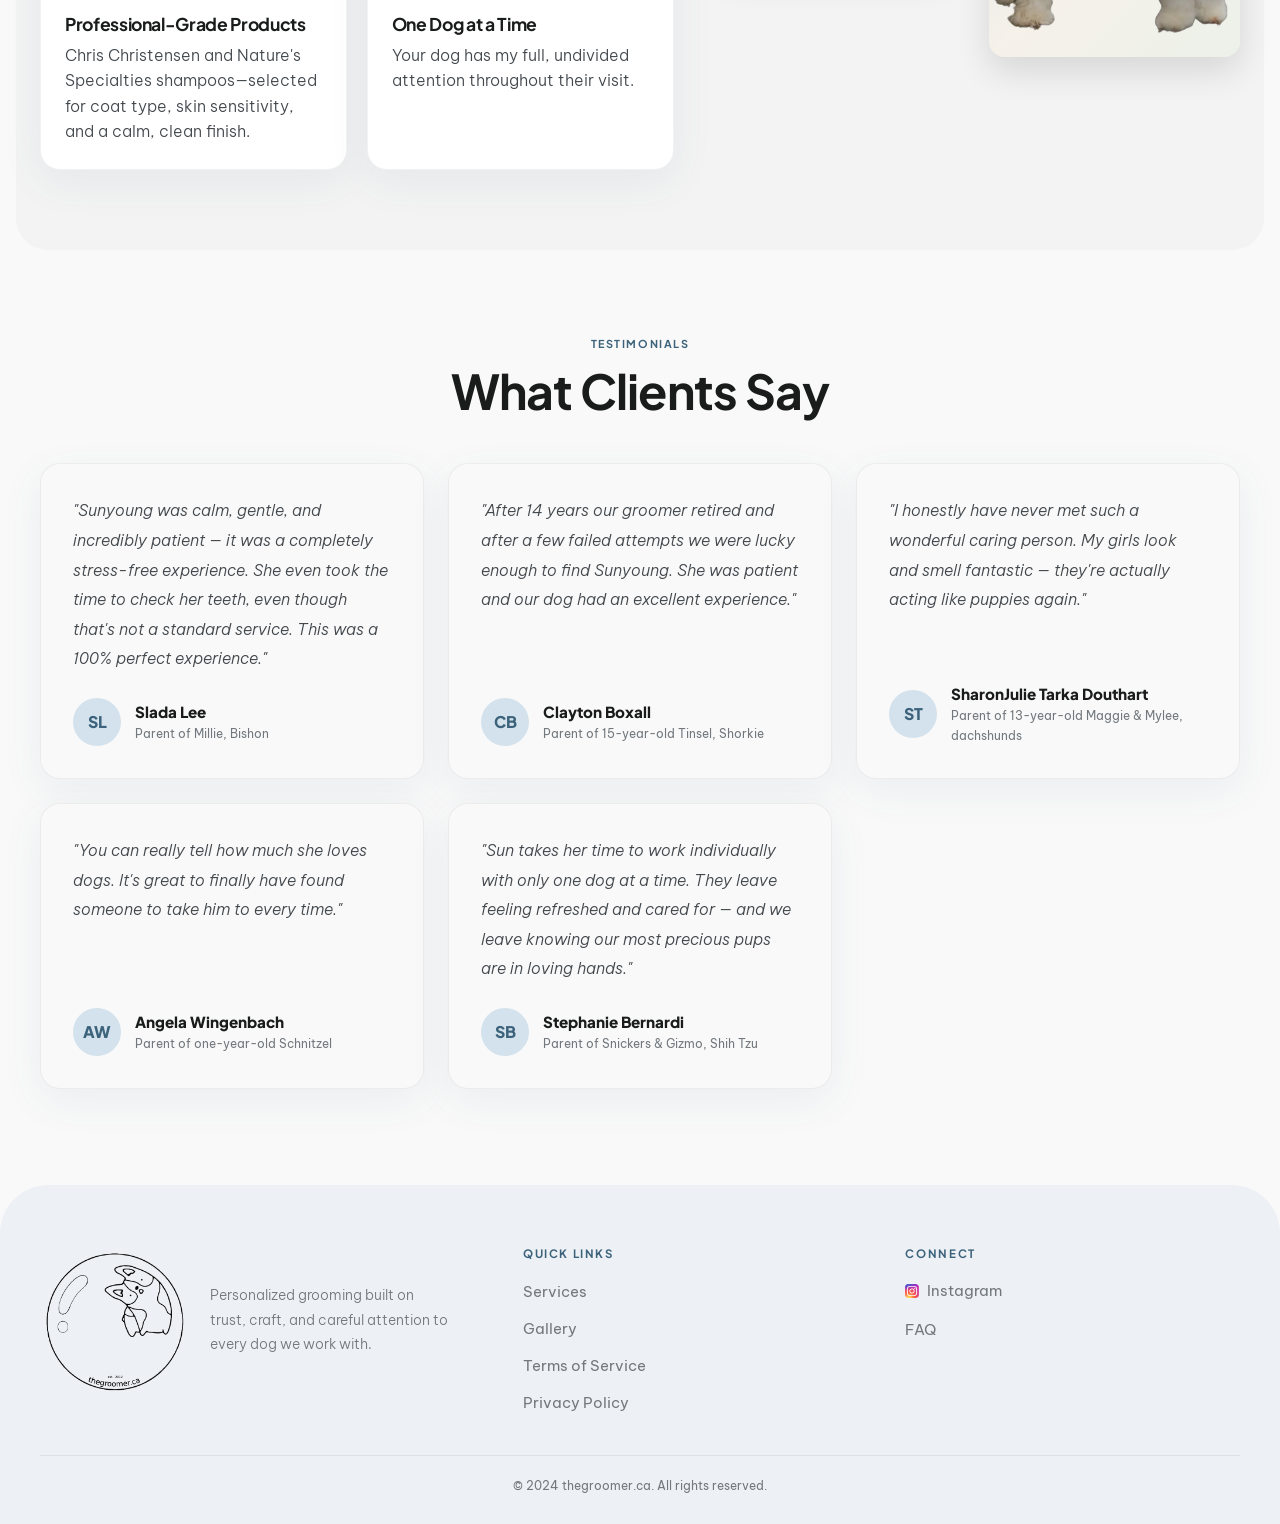
==== commit 864260b8: "big up" ====
--- a/pages/about.html
+++ b/pages/about.html
@@ -1,30 +1,19 @@
 <!DOCTYPE html>
+
 <html lang="en">
 <head>
-  <meta charset="UTF-8" />
-  <meta name="viewport" content="width=device-width, initial-scale=1.0" />
-  <title>About | thegroomer.ca</title>
-  <meta
-    name="description"
-    content="Learn more about Sunyoung, the philosophy behind thegroomer.ca, and the care-first approach to artisanal dog grooming."
-  />
-
-
-
-  <link rel="icon" type="image/png" sizes="32x32" href="../assets/img/branding/favicon-32.png" />
-  <link rel="icon" type="image/png" sizes="16x16" href="../assets/img/branding/favicon-16.png" />
-  <link rel="apple-touch-icon" href="../assets/img/branding/apple-touch-icon.png" />
-
-  <link rel="preconnect" href="https://fonts.googleapis.com" />
-  <link rel="preconnect" href="https://fonts.gstatic.com" crossorigin />
-  <link
-    href="https://fonts.googleapis.com/css2?family=Plus+Jakarta+Sans:wght@400;500;600;700;800&family=Be+Vietnam+Pro:wght@300;400;500;600&display=swap"
-    rel="stylesheet"
-  />
-
-  <link rel="stylesheet" href="../assets/css/styles.css" />
-
-  <style>
+<meta charset="utf-8"/>
+<meta content="width=device-width, initial-scale=1.0" name="viewport"/>
+<title>About | thegroomer.ca</title>
+<meta content="A letter from Sunyoung, the philosophy behind thegroomer.ca, and a care-first approach to small breed grooming." name="description"/>
+<link href="../assets/img/branding/favicon-32.png" rel="icon" sizes="32x32" type="image/png"/>
+<link href="../assets/img/branding/favicon-16.png" rel="icon" sizes="16x16" type="image/png"/>
+<link href="../assets/img/branding/apple-touch-icon.png" rel="apple-touch-icon"/>
+<link href="https://fonts.googleapis.com" rel="preconnect"/>
+<link crossorigin="" href="https://fonts.gstatic.com" rel="preconnect"/>
+<link href="https://fonts.googleapis.com/css2?family=Plus+Jakarta+Sans:wght@400;500;600;700;800&amp;family=Be+Vietnam+Pro:wght@300;400;500;600&amp;display=swap" rel="stylesheet"/>
+<link href="../assets/css/styles.css" rel="stylesheet"/>
+<style>
     .about-page {
       background: var(--surface);
     }
@@ -370,243 +359,202 @@
   </style>
 </head>
 <body class="has-fixed-header about-page">
-  <header class="site-header">
-    <div class="site-header__inner container">
-      <a href="../index.html" class="site-logo" aria-label="thegroomer.ca home">thegroomer.ca</a>
-
-      <nav class="site-nav site-nav--desktop" aria-label="Primary navigation">
-        <a href="../index.html">Home</a>
-        <a href="services.html">Services</a>
-        <a href="gallery.html">Gallery</a>
-        <a href="about.html" class="is-active">About</a>
-        <a href="contact.html">Contact</a>
-      </nav>
-
-      <a href="contact.html" class="btn btn-primary site-header__cta">Book Consultation</a>
-
-      <button
-        class="site-menu-toggle"
-        type="button"
-        aria-label="Open menu"
-        aria-expanded="false"
-        aria-controls="mobileMenu"
-      >
-        <span></span>
-        <span></span>
-        <span></span>
-      </button>
-    </div>
-
-    <div class="site-mobile-menu" id="mobileMenu">
-      <nav class="site-mobile-nav" aria-label="Mobile navigation">
-        <a href="../index.html">Home</a>
-        <a href="services.html">Services</a>
-        <a href="gallery.html">Gallery</a>
-        <a href="about.html" class="is-active">About</a>
-        <a href="contact.html">Contact</a>
-        <a href="terms.html">Terms</a>
-        <a href="privacy.html">Privacy</a>
-        <a href="contact.html" class="mobile-menu-cta btn btn-primary">Book Consultation</a>
-      </nav>
-    </div>
-  </header>
-
-  <main>
-    <section class="about-letter">
-      <div class="container about-letter__grid">
-        <div class="about-letter__media">
-          <span class="small-label about-letter__badge">Founding Story</span>
-          <h1 class="about-letter__title">A Letter from Sunyoung</h1>
-
-          <div class="about-letter__image-wrap">
-            <img
-              class="about-letter__image"
-              src="../assets/img/photos/hero-sunyoung.jpg"
-              alt="Portrait of Sunyoung"
-            />
-            <div class="about-letter__glow" aria-hidden="true"></div>
-          </div>
-        </div>
-
-        <div class="about-letter__content">
-          <div class="stationery-card rough-edge about-letter__paper">
-            <div class="about-letter__quote">
-              "When I first held a pair of grooming shears, I didn't see a haircut. I saw a way to communicate care to a being that speaks without words."
-            </div>
-
-            <div class="about-letter__body">
-              <p>Dear Valued Pet Owners,</p>
-
-              <p>I hope this message finds you and your beloved pets in great health and happiness. My name is Sunyoung, and I have had the immense privilege of serving as a groomer in the Niagara region for over a decade. I have been blessed with the opportunity to form incredible relationships with so many clients and their wonderful dogs. Most have entrusted me with their pets' care for their entire lives - I am deeply grateful humbled by the certitude placed in me.</p>
-
-              <p>I have experienced the joy and fulfillment of meeting a great deal of eager pet owners and working diligently to meet the growing demand. However, after years of operating at such a high pace, I found myself yearning for a steadier, more sustainable rhythm. The following transition allowed me to continue providing the exceptional care and attention your dogs deserve, without compromising on quality.</p>
-
-              <p>Throughout this new chapter, I have been exclusively partnering with clients who are particularly dedicated to the consistent upkeep of their dogs' health and well-being. I seek to build long-term, genuine relationships with pet owners who share my high standards of care and are committed to maintaining their pets' hygiene and appearance through regular, pre-booked appointments.</p>
-
-              <p>My goal is to reach our highest potential together, providing precisely what is required to keep your pets happy, healthy, and looking their best. I am excited about the prospect of continuing this journey with you and your pets, focusing on quality, consistency, and the genuine connection that has always been at the heart of my practice.</p>
-
-              <p>Thank you for your understanding and continued support. I look forward to building meaningful bonds with those who share my vision and dedication to the greatest standards of pet care.</p>
-
-              <p class="about-letter__signoff">
-                Warm regards,
-                <span class="about-letter__name">Sunyoung</span>
-              </p>
-            </div>
-          </div>
-        </div>
-      </div>
-    </section>
-
-    <section class="about-philosophy">
-      <div class="container about-philosophy__grid">
-        <div>
-          <h2 class="about-philosophy__title">Care first, cut second</h2>
-
-          <div class="about-philosophy__copy">
-            <p>At thegroomer.ca, my services are tailored to discerning pet owners who seek the very best for their beloved companions.</p>
-
-            <p>My mission is to elevate the standards of dog grooming by providing personalized, holistic care and artistry that honors the unique needs and personalities of each dog. I strive to build enduring relationships with both pets and their owners so that every visit is a serene, familiar and positive experience. Through expert techniques and anchors in ethics of care, I aim to enhance the well-being and happiness of our furry friends.</p>
-
-            <p>As the founder and namesake of thegroomer.ca, I have been perfecting my craft for 12 years as one of the most exclusive dog grooming technicians in the Niagara Region. Certified and specially knowledgeable in canine health and behavior, I have cared for over one thousand clients with unwavering dedication, many for their entire lifetime. My approach is not just about grooming; it's about fostering genuine connections and comprehensive values so your pets may feel their best selves.</p>
-
-            <p>Within my passion and pursuits in excellence, I am committed to continuing my legacy of top-tier, personalized care.</p>
-          </div>
-
-          <div class="about-philosophy__cards">
-            <article class="about-philosophy__card">
-              <div class="about-philosophy__icon">✦</div>
-              <h3>Organic Botanicals</h3>
-              <p>We use hand-selected, coat-conscious products chosen for comfort, softness, and a calm finish.</p>
-            </article>
-
-            <article class="about-philosophy__card">
-              <div class="about-philosophy__icon">❋</div>
-              <h3>Calm Environment</h3>
-              <p>A quieter, more personal setting designed to support dogs who thrive with gentle one-on-one attention.</p>
-            </article>
-          </div>
-        </div>
-
-        <div class="about-philosophy__media">
-          <img
-            class="about-philosophy__img-a"
-            src="../assets/img/photos/about-tools.jpg"
-            alt="Grooming tools"
-          />
-          <img
-            class="about-philosophy__img-b"
-            src="../assets/img/photos/about-happy-dog.jpg"
-            alt="Happy dog"
-          />
-        </div>
-      </div>
-    </section>
-
-    <section class="about-testimonials">
-      <div class="container">
-        <div class="about-testimonials__head">
-          <span class="small-label about-testimonials__label">Testimonials</span>
-          <h2 class="about-testimonials__title">Client Love</h2>
-        </div>
-
-        <div class="about-testimonials__grid">
-          <article class="about-testimonial">
-            <p class="about-testimonial__quote">
-              "I used to have to drag Barnaby into the groomers. Now, he practically runs to Sunyoung's door. The change in his anxiety level is nothing short of a miracle. He comes home looking like a champion and acting like he's just had a spa day."
-            </p>
-
-            <div class="about-testimonial__person">
-              <span class="about-testimonial__initials">SC</span>
-              <div>
-                <div class="about-testimonial__name">Sarah Chen</div>
-                <div class="about-testimonial__meta">Parent of Barnaby (Toy Poodle)</div>
-              </div>
-            </div>
-          </article>
-
-          <article class="about-testimonial">
-            <p class="about-testimonial__quote">
-              "The attention to detail at thegroomer.ca is unlike anything else in the city. Sunyoung truly understands breed standards but more importantly, she understands my senior dog's physical limitations. Exceptional care."
-            </p>
-
-            <div class="about-testimonial__person">
-              <span class="about-testimonial__initials">JM</span>
-              <div>
-                <div class="about-testimonial__name">James Miller</div>
-                <div class="about-testimonial__meta">Parent of Duke (Senior Golden Retriever)</div>
-              </div>
-            </div>
-          </article>
-
-          <article class="about-testimonial">
-            <p class="about-testimonial__quote">
-              "Finally, a groomer who listens! Sunyoung spent 20 minutes just talking to me about my dog's skin sensitivities before we even started. The 'Artisanal Sanctuary' isn't just a name, it's exactly what it feels like."
-            </p>
-
-            <div class="about-testimonial__person">
-              <span class="about-testimonial__initials">AL</span>
-              <div>
-                <div class="about-testimonial__name">Amanda Lee</div>
-                <div class="about-testimonial__meta">Parent of Luna (Bichon Frise)</div>
-              </div>
-            </div>
-          </article>
-        </div>
-      </div>
-    </section>
-  </main>
-
-  <footer class="site-footer">
-    <div class="container site-footer__grid">
-      <div class="site-footer__brand">
-        <div class="site-footer__brand-lockup">
-          <a href="../index.html" class="site-footer__logo-link" aria-label="thegroomer.ca home">
-            <img
-              src="../assets/img/branding/logo-mark.png"
-              alt="thegroomer.ca"
-              class="site-footer__logo-mark"
-            />
-          </a>
-          <p>
+<header class="site-header">
+<div class="site-header__inner container">
+<a aria-label="thegroomer.ca home" class="site-logo" href="../index.html">thegroomer.ca</a>
+<nav aria-label="Primary navigation" class="site-nav site-nav--desktop">
+<a href="../index.html">Home</a>
+<a href="services.html">Services</a>
+<a href="gallery.html">Gallery</a>
+<a class="is-active" href="about.html">About</a>
+<a href="contact.html">Contact</a>
+</nav>
+<a class="btn btn-primary site-header__cta" href="contact.html">Book Consultation</a>
+<button aria-controls="mobileMenu" aria-expanded="false" aria-label="Open menu" class="site-menu-toggle" type="button">
+<span></span>
+<span></span>
+<span></span>
+</button>
+</div>
+<div class="site-mobile-menu" id="mobileMenu">
+<nav aria-label="Mobile navigation" class="site-mobile-nav">
+<a href="../index.html">Home</a>
+<a href="services.html">Services</a>
+<a href="gallery.html">Gallery</a>
+<a class="is-active" href="about.html">About</a>
+<a href="contact.html">Contact</a>
+<a href="terms.html">Terms</a>
+<a href="privacy.html">Privacy</a>
+<a class="mobile-menu-cta btn btn-primary" href="contact.html">Book Consultation</a>
+</nav>
+</div>
+</header>
+<main>
+<section class="about-letter">
+<div class="container about-letter__grid">
+<div class="about-letter__media">
+<span class="small-label about-letter__badge">Founding Story</span>
+<h1 class="about-letter__title">A Letter from Sunyoung</h1>
+<div class="about-letter__image-wrap">
+<img alt="Portrait of Sunyoung" class="about-letter__image" src="../assets/img/photos/hero-sunyoung.webp"/>
+<div aria-hidden="true" class="about-letter__glow"></div>
+</div>
+</div>
+<div class="about-letter__content">
+<div class="stationery-card rough-edge about-letter__paper">
+<div class="about-letter__quote">Not to do less, but to do it better.</div>
+<div class="about-letter__body">
+<p>My name is Sunyoung, and I've been grooming dogs in the Niagara region for over a decade.</p>
+<p>In that time, I've had the privilege of caring for many dogs from their first puppy cut through their senior years. The trust that takes—from both the dog and the person who loves them—is something I've never taken lightly.</p>
+<p>For a long time, I ran a high-volume practice. I was good at it, and I loved the work so deeply. But eventually I found myself wanting to slow down. Not to do less, but to do it better. That shift meant working with fewer clients, building longer relationships, and giving every appointment the time and attention it actually deserves.</p>
+<p>That's the practice I run now. I work with clients who are committed to their dog's consistent care and who want a groomer who will remember their dog's history, temperament, and preferences. Not just their breed.</p>
+<p>If that's what you're looking for, I'd love to meet your dog.</p>
+<p class="about-letter__signoff">
+  Warm regards,
+  <span class="about-letter__name">Sunyoung</span>
+  thegroomer.ca
+</p>
+</div>
+</div>
+</div>
+</div>
+</section>
+<section class="about-philosophy">
+<div class="container about-philosophy__grid">
+<div>
+<h2 class="about-philosophy__title">Care first, cut second.</h2>
+<div class="about-philosophy__copy">
+<p>I've spent 14 years refining my approach to small breed grooming and scissor work in the Niagara Region. I've cared for over a thousand dogs, many of them for their entire lives.</p>
+<p>My practice is intentionally small. I work with one dog at a time,  so your dog has my full attention from start to finish. While I care about the cut itself, what matters most is whether your dog leaves calmer and more comfortable than when they first arrived.</p>
+</div>
+<div class="about-philosophy__cards">
+<article class="about-philosophy__card">
+<div class="about-philosophy__icon">✦</div>
+<h3>Professional-Grade Products</h3>
+<p>Chris Christensen and Nature's Specialties shampoos—selected for coat type, skin sensitivity, and a calm, clean finish.</p>
+</article>
+<article class="about-philosophy__card">
+<div class="about-philosophy__icon">❋</div>
+<h3>One Dog at a Time</h3>
+<p>Your dog has my full, undivided attention throughout their visit.</p>
+</article>
+</div>
+</div>
+<div class="about-philosophy__media">
+<img alt="Grooming tools" class="about-philosophy__img-a" src="../assets/img/photos/about-tools.webp"/>
+<img alt="Happy dog" class="about-philosophy__img-b" src="../assets/img/photos/about-happy-dog.webp"/>
+</div>
+</div>
+</section>
+<section class="about-testimonials">
+<div class="container">
+<div class="about-testimonials__head">
+<span class="small-label about-testimonials__label">Testimonials</span>
+<h2 class="about-testimonials__title">What Clients Say</h2>
+</div>
+<div class="about-testimonials__grid">
+<article class="about-testimonial">
+<p class="about-testimonial__quote">
+    "Sunyoung was calm, gentle, and incredibly patient — it was a completely stress-free experience. She even took the time to check her teeth, even though that's not a standard service. This was a 100% perfect experience."
+  </p>
+<div class="about-testimonial__person">
+<span class="about-testimonial__initials">SL</span>
+<div>
+<div class="about-testimonial__name">Slada Lee</div>
+<div class="about-testimonial__meta">Parent of Millie, Bishon</div>
+</div>
+</div>
+</article>
+<article class="about-testimonial">
+<p class="about-testimonial__quote">
+    "After 14 years our groomer retired and after a few failed attempts we were lucky enough to find Sunyoung. She was patient and our dog had an excellent experience."
+  </p>
+<div class="about-testimonial__person">
+<span class="about-testimonial__initials">CB</span>
+<div>
+<div class="about-testimonial__name">Clayton Boxall</div>
+<div class="about-testimonial__meta">Parent of 15-year-old Tinsel, Shorkie</div>
+</div>
+</div>
+</article>
+<article class="about-testimonial">
+<p class="about-testimonial__quote">
+    "I honestly have never met such a wonderful caring person. My girls look and smell fantastic — they're actually acting like puppies again."
+  </p>
+<div class="about-testimonial__person">
+<span class="about-testimonial__initials">ST</span>
+<div>
+<div class="about-testimonial__name">SharonJulie Tarka Douthart</div>
+<div class="about-testimonial__meta">Parent of 13-year-old Maggie &amp; Mylee, dachshunds</div>
+</div>
+</div>
+</article>
+<article class="about-testimonial">
+<p class="about-testimonial__quote">
+    "You can really tell how much she loves dogs. It's great to finally have found someone to take him to every time."
+  </p>
+<div class="about-testimonial__person">
+<span class="about-testimonial__initials">AW</span>
+<div>
+<div class="about-testimonial__name">Angela Wingenbach</div>
+<div class="about-testimonial__meta">Parent of one-year-old Schnitzel</div>
+</div>
+</div>
+</article>
+<article class="about-testimonial">
+<p class="about-testimonial__quote">
+    "Sun takes her time to work individually with only one dog at a time. They leave feeling refreshed and cared for — and we leave knowing our most precious pups are in loving hands."
+  </p>
+<div class="about-testimonial__person">
+<span class="about-testimonial__initials">SB</span>
+<div>
+<div class="about-testimonial__name">Stephanie Bernardi</div>
+<div class="about-testimonial__meta">Parent of Snickers &amp; Gizmo, Shih Tzu</div>
+</div>
+</div>
+</article>
+</div>
+</div>
+</section>
+</main>
+<footer class="site-footer">
+<div class="container site-footer__grid">
+<div class="site-footer__brand">
+<div class="site-footer__brand-lockup">
+<a aria-label="thegroomer.ca home" class="site-footer__logo-link" href="../index.html">
+<img alt="thegroomer.ca" class="site-footer__logo-mark" src="../assets/img/branding/logo-mark.png"/>
+</a>
+<p>
             Personalized grooming built on trust, craft, and careful attention to every dog we work with.
           </p>
-        </div>
-      </div>
-
-      <div>
-        <h4>Quick Links</h4>
-        <ul class="site-footer__links">
-          <li><a href="services.html">Services</a></li>
-          <li><a href="gallery.html">Gallery</a></li>
-          <li><a href="terms.html">Terms of Service</a></li>
-          <li><a href="privacy.html">Privacy Policy</a></li>
-        </ul>
-      </div>
-
-      <div>
-        <h4>Connect</h4>
-        <ul class="site-footer__links">
-          <li>
-            <a href="https://www.instagram.com/thegroomer.ca/" class="site-footer__social-link">
-              <img
-                src="../assets/img/social/Instagram_logo_2016.svg"
-                alt=""
-                class="site-footer__social-icon"
-                aria-hidden="true"
-              />
+</div>
+</div>
+<div>
+<h4>Quick Links</h4>
+<ul class="site-footer__links">
+<li><a href="services.html">Services</a></li>
+<li><a href="gallery.html">Gallery</a></li>
+<li><a href="terms.html">Terms of Service</a></li>
+<li><a href="privacy.html">Privacy Policy</a></li>
+</ul>
+</div>
+<div>
+<h4>Connect</h4>
+<ul class="site-footer__links">
+<li>
+<a class="site-footer__social-link" href="https://www.instagram.com/thegroomer.ca/">
+<img alt="" aria-hidden="true" class="site-footer__social-icon" src="../assets/img/social/Instagram_logo_2016.svg"/>
               Instagram
             </a>
-          </li>
-          <li><a href="contact.html">FAQ</a></li>
-        </ul>
-      </div>
-    </div>
-
-    <div class="site-footer__bottom container">
+</li>
+<li><a href="contact.html">FAQ</a></li>
+</ul>
+</div>
+</div>
+<div class="site-footer__bottom container">
       © 2024 thegroomer.ca. All rights reserved.
     </div>
-  </footer>
-
-  <script src="../assets/js/main.js"></script>
+</footer>
+<script src="../assets/js/main.js"></script>
 </body>
 </html>
--- a/assets/css/styles.css
+++ b/assets/css/styles.css
@@ -1073,3 +1073,31 @@
     height: 96px;
   }
 }
+
+
+/* =========================
+   PHOTO BACKGROUNDS
+   Soft tonal gradient behind transparent photo cutouts.
+========================= */
+img[src*="assets/img/photos/"] {
+  background:
+    radial-gradient(circle at 24% 18%, rgba(255, 255, 255, 0.82), rgba(255, 255, 255, 0) 34%),
+    linear-gradient(135deg, rgba(211, 226, 236, 0.86) 0%, rgba(246, 241, 233, 0.94) 58%, rgba(235, 241, 232, 0.9) 100%);
+}
+
+.hero-image-wrap,
+.gallery-item,
+.gallery-card,
+.package-feature__media,
+.prep-media__frame,
+.contact-info__image,
+.about-letter__image-wrap,
+.about-philosophy__media img,
+.gallery-testimonial__avatar,
+.terms-split__media,
+.about-hero__portrait,
+.terms-card__image {
+  background:
+    radial-gradient(circle at 25% 20%, rgba(255, 255, 255, 0.78), rgba(255, 255, 255, 0) 36%),
+    linear-gradient(135deg, rgba(211, 226, 236, 0.9), rgba(246, 241, 233, 0.96) 56%, rgba(235, 241, 232, 0.92));
+}
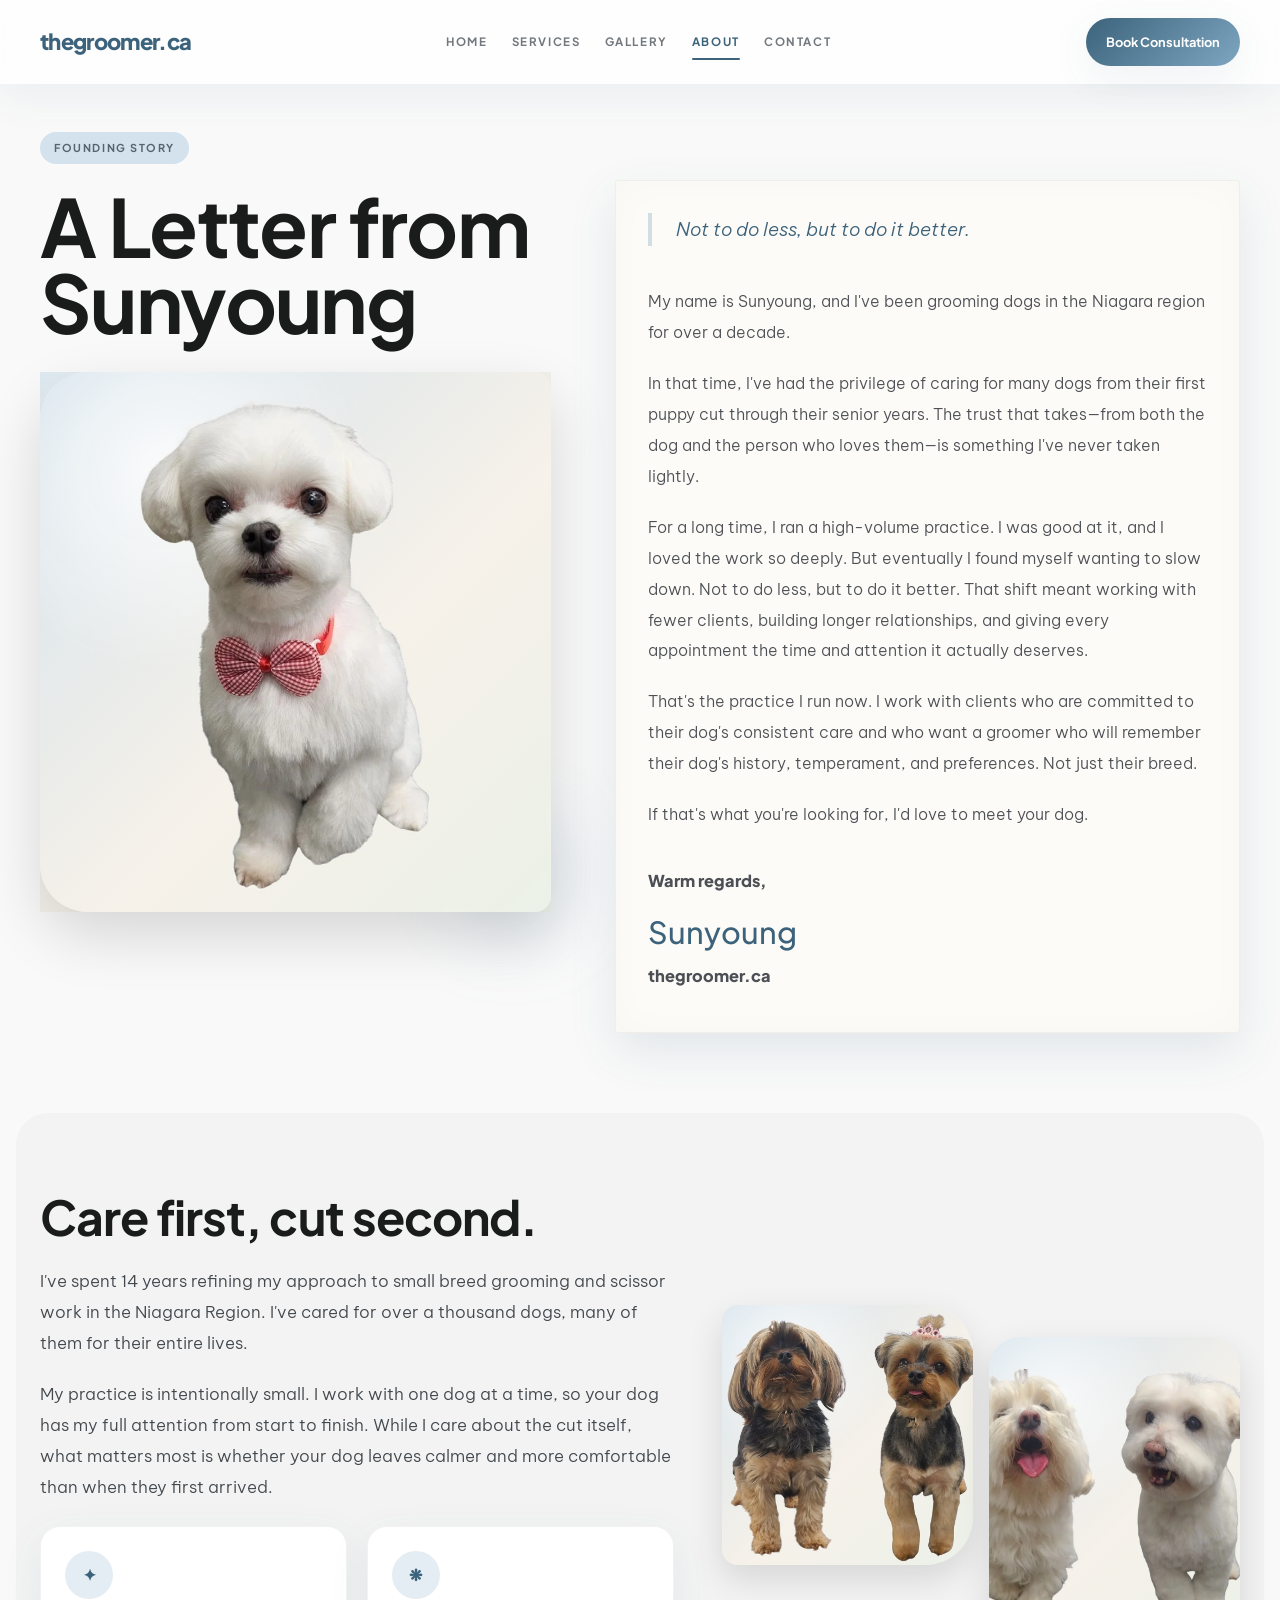
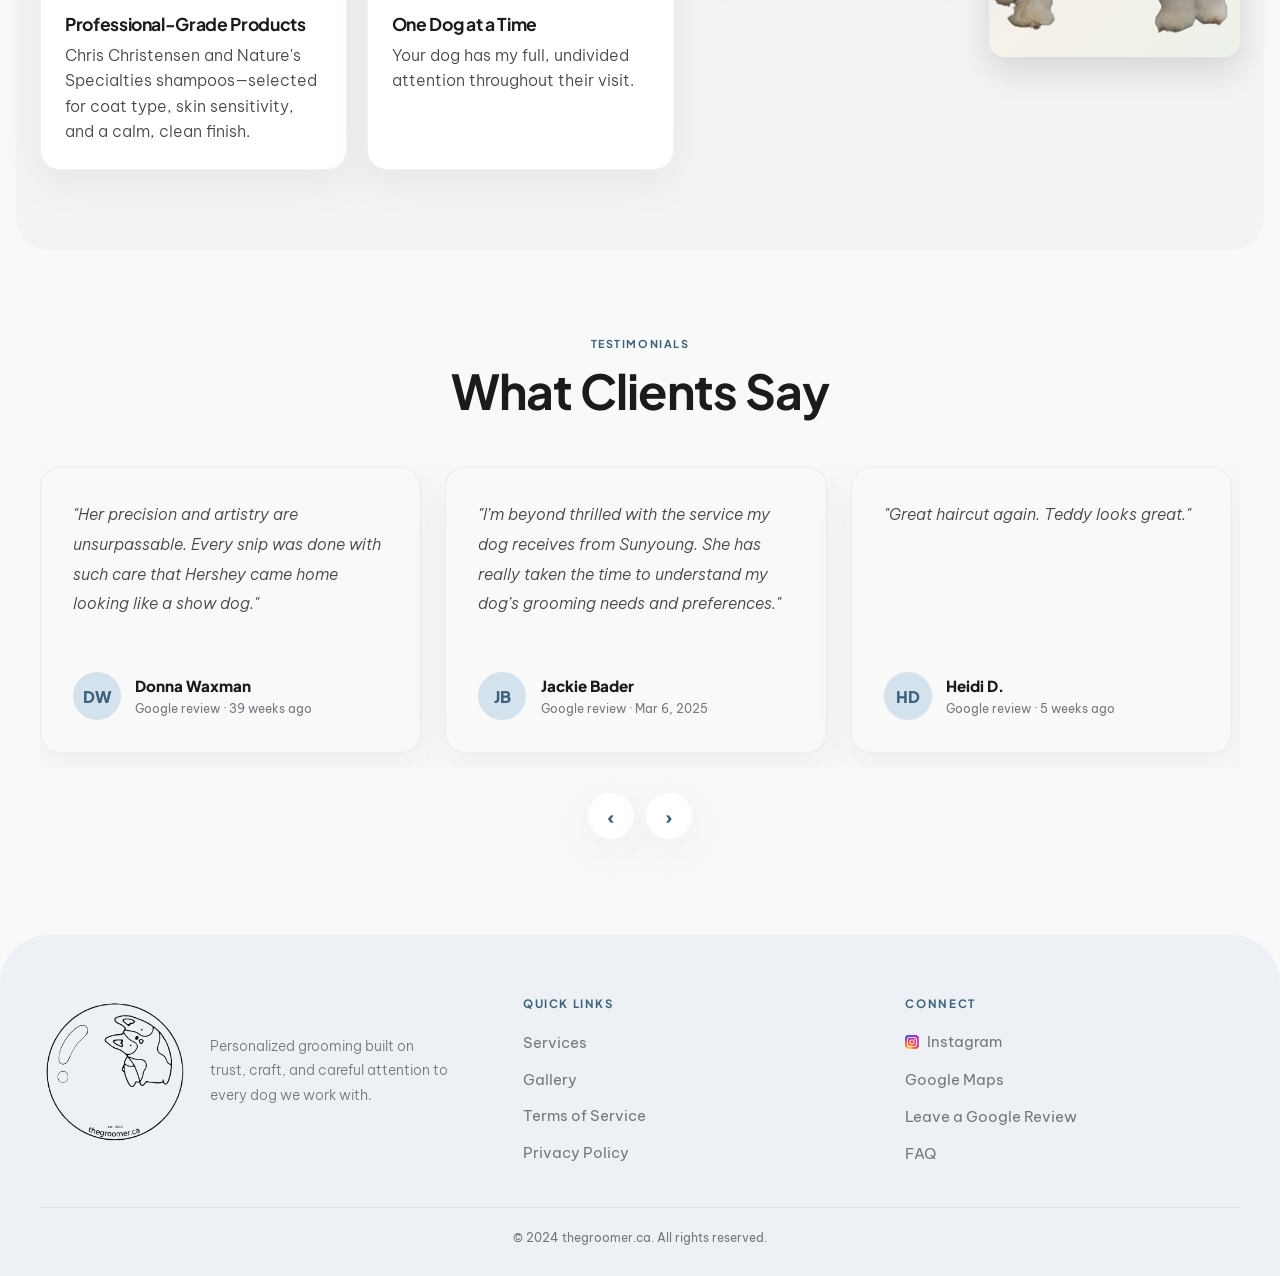
==== commit a598f61e: "fixed lots" ====
--- a/pages/about.html
+++ b/pages/about.html
@@ -446,16 +446,18 @@
 </div>
 </div>
 </section>
-<section class="about-testimonials">
+<section class="about-testimonials" data-testimonial-slot="carousel">
 <div class="container">
 <div class="about-testimonials__head">
 <span class="small-label about-testimonials__label">Testimonials</span>
 <h2 class="about-testimonials__title">What Clients Say</h2>
 </div>
-<div class="about-testimonials__grid">
-<article class="about-testimonial">
+<div class="testimonial-carousel">
+<div class="testimonial-carousel__viewport" aria-label="Client testimonials">
+<div class="testimonial-carousel__track">
+<article class="about-testimonial testimonial-carousel__card">
 <p class="about-testimonial__quote">
-    "Sunyoung was calm, gentle, and incredibly patient — it was a completely stress-free experience. She even took the time to check her teeth, even though that's not a standard service. This was a 100% perfect experience."
+    "Sunyoung was calm, gentle, and incredibly patient — it was a completely stress-free experience."
   </p>
 <div class="about-testimonial__person">
 <span class="about-testimonial__initials">SL</span>
@@ -465,96 +467,70 @@
 </div>
 </div>
 </article>
-<article class="about-testimonial">
-<p class="about-testimonial__quote">
-    "After 14 years our groomer retired and after a few failed attempts we were lucky enough to find Sunyoung. She was patient and our dog had an excellent experience."
-  </p>
-<div class="about-testimonial__person">
-<span class="about-testimonial__initials">CB</span>
-<div>
-<div class="about-testimonial__name">Clayton Boxall</div>
-<div class="about-testimonial__meta">Parent of 15-year-old Tinsel, Shorkie</div>
-</div>
-</div>
-</article>
-<article class="about-testimonial">
-<p class="about-testimonial__quote">
-    "I honestly have never met such a wonderful caring person. My girls look and smell fantastic — they're actually acting like puppies again."
-  </p>
-<div class="about-testimonial__person">
-<span class="about-testimonial__initials">ST</span>
-<div>
-<div class="about-testimonial__name">SharonJulie Tarka Douthart</div>
-<div class="about-testimonial__meta">Parent of 13-year-old Maggie &amp; Mylee, dachshunds</div>
-</div>
-</div>
-</article>
-<article class="about-testimonial">
-<p class="about-testimonial__quote">
-    "You can really tell how much she loves dogs. It's great to finally have found someone to take him to every time."
-  </p>
-<div class="about-testimonial__person">
-<span class="about-testimonial__initials">AW</span>
-<div>
-<div class="about-testimonial__name">Angela Wingenbach</div>
-<div class="about-testimonial__meta">Parent of one-year-old Schnitzel</div>
-</div>
-</div>
-</article>
-<article class="about-testimonial">
-<p class="about-testimonial__quote">
-    "Sun takes her time to work individually with only one dog at a time. They leave feeling refreshed and cared for — and we leave knowing our most precious pups are in loving hands."
-  </p>
-<div class="about-testimonial__person">
-<span class="about-testimonial__initials">SB</span>
-<div>
-<div class="about-testimonial__name">Stephanie Bernardi</div>
-<div class="about-testimonial__meta">Parent of Snickers &amp; Gizmo, Shih Tzu</div>
-</div>
-</div>
-</article>
+</div>
+</div>
+<div class="testimonial-carousel__controls" aria-label="Testimonial carousel controls">
+<button class="testimonial-carousel__button" type="button" data-testimonial-action="prev" aria-label="Previous testimonials">‹</button>
+<button class="testimonial-carousel__button" type="button" data-testimonial-action="next" aria-label="Next testimonials">›</button>
+</div>
 </div>
 </div>
 </section>
 </main>
 <footer class="site-footer">
-<div class="container site-footer__grid">
-<div class="site-footer__brand">
-<div class="site-footer__brand-lockup">
-<a aria-label="thegroomer.ca home" class="site-footer__logo-link" href="../index.html">
-<img alt="thegroomer.ca" class="site-footer__logo-mark" src="../assets/img/branding/logo-mark.png"/>
-</a>
-<p>
+    <div class="container site-footer__grid">
+      <div class="site-footer__brand">
+        <div class="site-footer__brand-lockup">
+          <a href="../index.html" class="site-footer__logo-link" aria-label="thegroomer.ca home">
+            <img
+              src="../assets/img/branding/logo-mark.png"
+              alt="thegroomer.ca"
+              class="site-footer__logo-mark"
+            />
+          </a>
+          <p>
             Personalized grooming built on trust, craft, and careful attention to every dog we work with.
           </p>
-</div>
-</div>
-<div>
-<h4>Quick Links</h4>
-<ul class="site-footer__links">
-<li><a href="services.html">Services</a></li>
-<li><a href="gallery.html">Gallery</a></li>
-<li><a href="terms.html">Terms of Service</a></li>
-<li><a href="privacy.html">Privacy Policy</a></li>
-</ul>
-</div>
-<div>
-<h4>Connect</h4>
-<ul class="site-footer__links">
-<li>
-<a class="site-footer__social-link" href="https://www.instagram.com/thegroomer.ca/">
-<img alt="" aria-hidden="true" class="site-footer__social-icon" src="../assets/img/social/Instagram_logo_2016.svg"/>
+        </div>
+      </div>
+
+      <div>
+        <h4>Quick Links</h4>
+        <ul class="site-footer__links">
+          <li><a href="services.html">Services</a></li>
+          <li><a href="gallery.html">Gallery</a></li>
+          <li><a href="terms.html">Terms of Service</a></li>
+          <li><a href="privacy.html">Privacy Policy</a></li>
+        </ul>
+      </div>
+
+      <div>
+        <h4>Connect</h4>
+        <ul class="site-footer__links">
+          <li>
+            <a href="https://www.instagram.com/thegroomer.ca/" class="site-footer__social-link">
+              <img
+                src="../assets/img/social/Instagram_logo_2016.svg"
+                alt=""
+                class="site-footer__social-icon"
+                aria-hidden="true"
+              />
               Instagram
             </a>
-</li>
-<li><a href="contact.html">FAQ</a></li>
-</ul>
-</div>
-</div>
-<div class="site-footer__bottom container">
+          </li>
+          <li><a href="https://g.page/r/Cb6Rf2AkQloGEAE" target="_blank" rel="noopener">Google Maps</a></li>
+          <li><a href="https://g.page/r/Cb6Rf2AkQloGEAE/review" target="_blank" rel="noopener">Leave a Google Review</a></li>
+          <li><a href="contact.html">FAQ</a></li>
+        </ul>
+      </div>
+    </div>
+
+    <div class="site-footer__bottom container">
       © 2024 thegroomer.ca. All rights reserved.
     </div>
-</footer>
+  </footer>
 <script src="../assets/js/main.js"></script>
+  <script src="../assets/data/testimonials.js?v=2"></script>
+  <script src="../assets/js/testimonials.js?v=2"></script>
 </body>
 </html>
--- a/assets/css/styles.css
+++ b/assets/css/styles.css
@@ -785,6 +785,46 @@
 textarea:focus {
   background: var(--surface-high);
   outline: 2px solid rgba(60, 99, 123, 0.2);
+}
+
+
+/* =========================
+   CONTACT ACTION BLOCKS
+========================= */
+.contact-direct-card {
+  display: grid;
+  gap: 1rem;
+}
+
+.contact-direct-card h3 {
+  margin: 0;
+}
+
+.contact-direct-label {
+  color: var(--primary);
+}
+
+.contact-action-stack {
+  display: flex;
+  flex-wrap: wrap;
+  gap: 0.85rem;
+  margin-top: 0.25rem;
+}
+
+.contact-direct-note {
+  font-size: 0.88rem;
+  color: var(--text-soft);
+}
+
+@media (max-width: 768px) {
+  .contact-action-stack {
+    flex-direction: column;
+    align-items: stretch;
+  }
+
+  .contact-action-stack .btn {
+    width: 100%;
+  }
 }
 
 /* =========================
@@ -1101,3 +1141,74 @@
     radial-gradient(circle at 25% 20%, rgba(255, 255, 255, 0.78), rgba(255, 255, 255, 0) 36%),
     linear-gradient(135deg, rgba(211, 226, 236, 0.9), rgba(246, 241, 233, 0.96) 56%, rgba(235, 241, 232, 0.92));
 }
+
+/* =========================
+   DYNAMIC TESTIMONIALS
+========================= */
+.testimonial-carousel {
+  position: relative;
+}
+
+.testimonial-carousel__viewport {
+  overflow-x: auto;
+  scroll-snap-type: x mandatory;
+  scrollbar-width: thin;
+  padding: 0.25rem 0.25rem 1rem;
+}
+
+.testimonial-carousel__track {
+  display: flex;
+  gap: 1.5rem;
+}
+
+.testimonial-carousel__card {
+  flex: 0 0 calc((100% - 3rem) / 3);
+  scroll-snap-align: start;
+}
+
+.testimonial-carousel__controls {
+  display: flex;
+  justify-content: center;
+  gap: 0.75rem;
+  margin-top: 1.5rem;
+}
+
+.testimonial-carousel__button {
+  width: 46px;
+  height: 46px;
+  border: 0;
+  border-radius: var(--radius-full);
+  background: var(--surface-white);
+  color: var(--primary);
+  box-shadow: var(--shadow-soft);
+  font-family: var(--font-headline);
+  font-size: 1.15rem;
+  font-weight: 800;
+  cursor: pointer;
+  transition: transform 0.25s ease;
+}
+
+.testimonial-carousel__button:hover {
+  transform: translateY(-2px);
+}
+
+@media (max-width: 980px) {
+  .testimonial-carousel__card {
+    flex-basis: calc((100% - 1.5rem) / 2);
+  }
+}
+
+@media (max-width: 680px) {
+  .testimonial-carousel__card {
+    flex-basis: 88%;
+  }
+}
+
+
+
+.testimonial-carousel__button:disabled,
+.testimonial-carousel__button[aria-disabled="true"] {
+  opacity: 0.42;
+  cursor: default;
+  transform: none;
+}
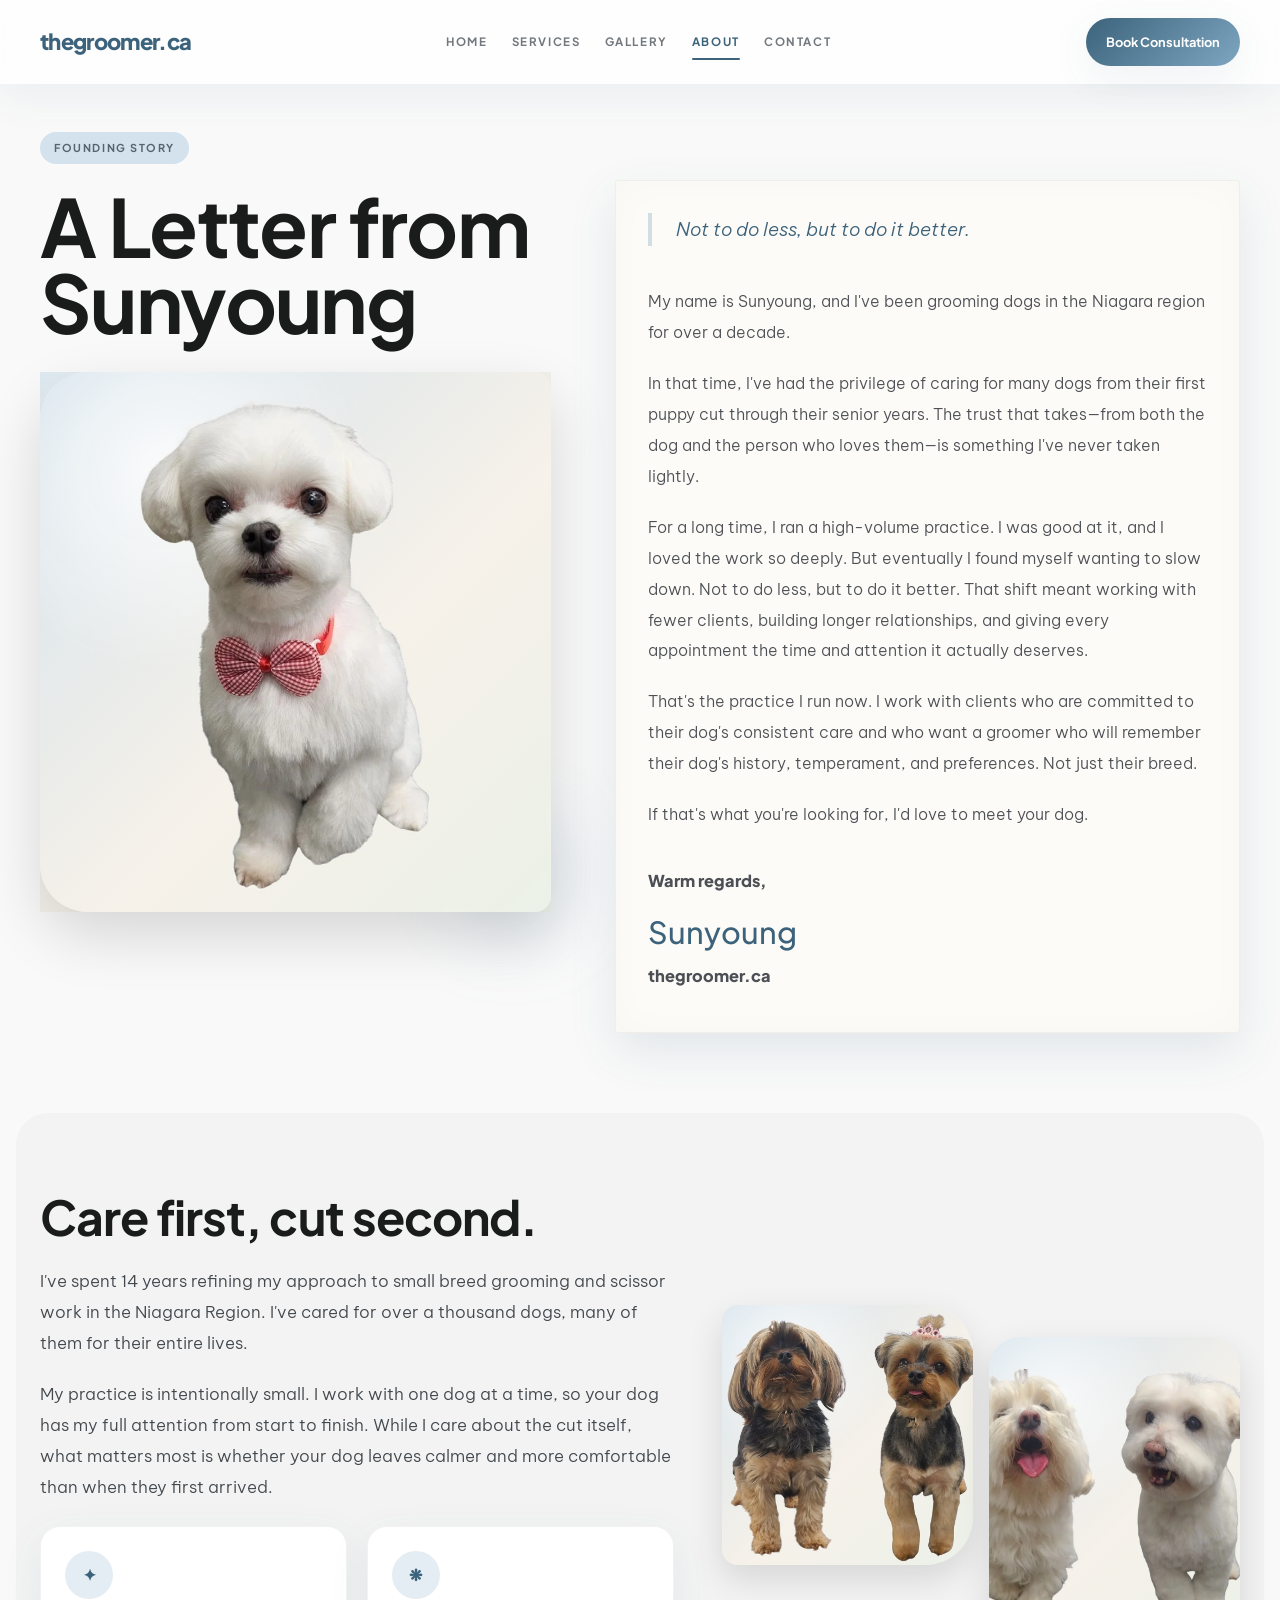
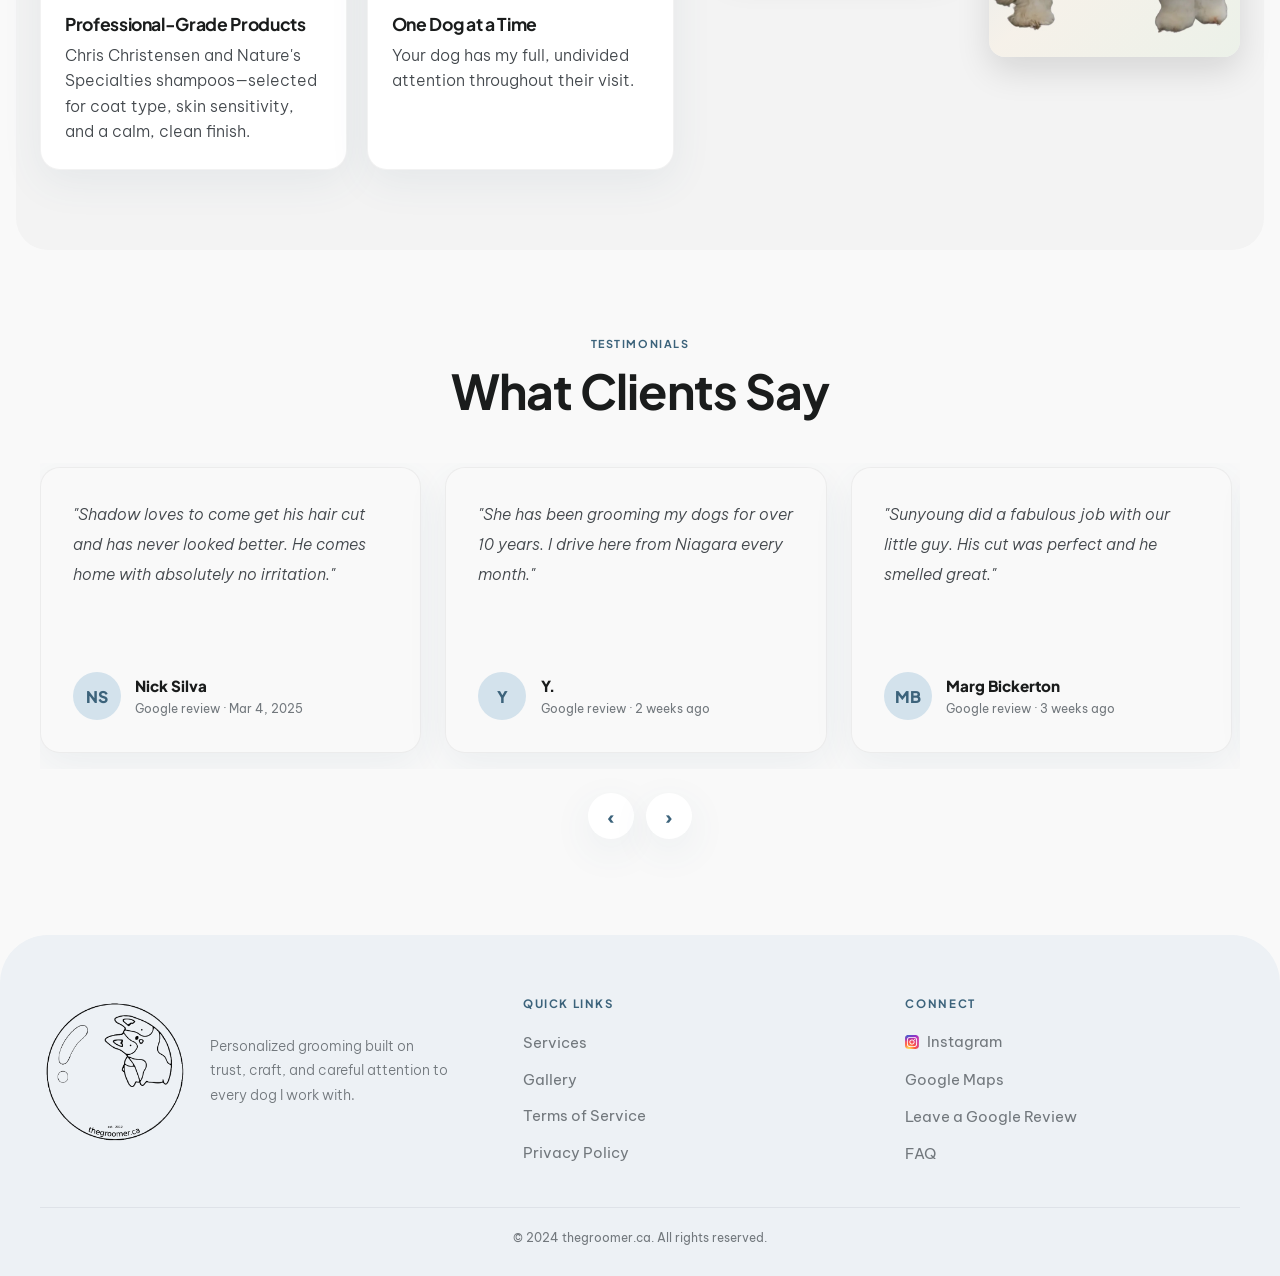
==== commit 4a6104e1: "fix and cleanup" ====
--- a/pages/about.html
+++ b/pages/about.html
@@ -4,8 +4,20 @@
 <head>
 <meta charset="utf-8"/>
 <meta content="width=device-width, initial-scale=1.0" name="viewport"/>
-<title>About | thegroomer.ca</title>
-<meta content="A letter from Sunyoung, the philosophy behind thegroomer.ca, and a care-first approach to small breed grooming." name="description"/>
+<title>About Sunyoung | Small Dog Groomer in Hamilton</title>
+<meta name="description" content="Meet Sunyoung and learn about the calm, one-on-one grooming philosophy behind thegroomer.ca for small dogs in the Hamilton Region." />
+  <link rel="canonical" href="https://thegroomer.ca/pages/about.html" />
+  <meta property="og:site_name" content="thegroomer.ca" />
+  <meta property="og:title" content="About Sunyoung | Small Dog Groomer in Hamilton" />
+  <meta property="og:description" content="Meet Sunyoung and learn about the calm, one-on-one grooming philosophy behind thegroomer.ca for small dogs in the Hamilton Region." />
+  <meta property="og:type" content="profile" />
+  <meta property="og:url" content="https://thegroomer.ca/pages/about.html" />
+  <meta property="og:image" content="https://thegroomer.ca/assets/img/photos/hero-sunyoung.webp" />
+  <meta name="twitter:card" content="summary_large_image" />
+  <meta name="twitter:title" content="About Sunyoung | Small Dog Groomer in Hamilton" />
+  <meta name="twitter:description" content="Meet Sunyoung and learn about the calm, one-on-one grooming philosophy behind thegroomer.ca for small dogs in the Hamilton Region." />
+  <meta name="twitter:image" content="https://thegroomer.ca/assets/img/photos/hero-sunyoung.webp" />
+  <script type="application/ld+json">[{"@context":"https://schema.org","@type":"WebPage","name":"About Sunyoung | Small Dog Groomer in Hamilton","url":"https://thegroomer.ca/pages/about.html","description":"Meet Sunyoung and learn about the calm, one-on-one grooming philosophy behind thegroomer.ca for small dogs in the Hamilton Region.","isPartOf":{"@id":"https://thegroomer.ca/#website"}}]</script>
 <link href="../assets/img/branding/favicon-32.png" rel="icon" sizes="32x32" type="image/png"/>
 <link href="../assets/img/branding/favicon-16.png" rel="icon" sizes="16x16" type="image/png"/>
 <link href="../assets/img/branding/apple-touch-icon.png" rel="apple-touch-icon"/>
@@ -13,350 +25,7 @@
 <link crossorigin="" href="https://fonts.gstatic.com" rel="preconnect"/>
 <link href="https://fonts.googleapis.com/css2?family=Plus+Jakarta+Sans:wght@400;500;600;700;800&amp;family=Be+Vietnam+Pro:wght@300;400;500;600&amp;display=swap" rel="stylesheet"/>
 <link href="../assets/css/styles.css" rel="stylesheet"/>
-<style>
-    .about-page {
-      background: var(--surface);
-    }
-
-    .stationery-card {
-      background-color: #fdfbf7;
-      background-image: radial-gradient(#d1d1d1 0.5px, transparent 0.5px);
-      background-size: 20px 20px;
-      border: 1px solid rgba(0, 0, 0, 0.05);
-      position: relative;
-    }
-
-    .stationery-card::after {
-      content: "";
-      position: absolute;
-      inset: 0;
-      box-shadow: inset 0 0 40px rgba(0, 0, 0, 0.02);
-      pointer-events: none;
-    }
-
-    .rough-edge {
-      border-radius: 2px 4px 3px 6px / 4px 3px 6px 2px;
-    }
-
-    .about-letter {
-      padding: 3rem 0 5rem;
-    }
-
-    .about-letter__grid {
-      display: grid;
-      grid-template-columns: 0.9fr 1.1fr;
-      gap: 4rem;
-      align-items: start;
-    }
-
-    .about-letter__media {
-      position: sticky;
-      top: 120px;
-    }
-
-    .about-letter__badge {
-      display: inline-block;
-      padding: 0.45rem 0.9rem;
-      border-radius: var(--radius-full);
-      background: #d3e2ec;
-      color: #56656d;
-      margin-bottom: 1.5rem;
-    }
-
-    .about-letter__title {
-      margin-bottom: 2rem;
-      max-width: 10ch;
-    }
-
-    .about-letter__image-wrap {
-      position: relative;
-    }
-
-    .about-letter__image {
-      width: 100%;
-      height: 540px;
-      object-fit: cover;
-      border-radius: 3rem 1rem 1rem 3rem;
-      box-shadow: 0 24px 60px rgba(0, 0, 0, 0.14);
-      transition: transform 0.5s ease;
-    }
-
-    .about-letter__image-wrap:hover .about-letter__image {
-      transform: scale(1.01);
-    }
-
-    .about-letter__glow {
-      position: absolute;
-      right: -1.5rem;
-      bottom: -1.5rem;
-      width: 8rem;
-      height: 8rem;
-      border-radius: 999px;
-      background: rgba(127, 166, 193, 0.2);
-      filter: blur(36px);
-      z-index: -1;
-    }
-
-    .about-letter__content {
-      margin-top: 3rem;
-    }
-
-    .about-letter__paper {
-      padding: 2rem 2rem 2.5rem;
-      box-shadow: 0 18px 48px rgba(60, 99, 123, 0.12);
-      transition: transform 0.35s ease, box-shadow 0.35s ease;
-    }
-
-    .about-letter__paper:hover {
-      transform: translateY(-4px);
-      box-shadow: 0 22px 56px rgba(60, 99, 123, 0.14);
-    }
-
-    .about-letter__quote {
-      margin-bottom: 2.5rem;
-      padding-left: 1.5rem;
-      border-left: 4px solid rgba(127, 166, 193, 0.35);
-      font-size: 1.2rem;
-      font-style: italic;
-      font-weight: 300;
-      color: var(--primary);
-      line-height: 1.7;
-    }
-
-    .about-letter__body {
-      display: grid;
-      gap: 1.25rem;
-    }
-
-    .about-letter__body p {
-      font-size: 1.02rem;
-      line-height: 1.9;
-      color: rgba(66, 71, 76, 0.95);
-    }
-
-    .about-letter__signoff {
-      padding-top: 1rem;
-      font-family: var(--font-headline);
-      font-weight: 800;
-      color: var(--text-main);
-    }
-
-    .about-letter__name {
-      display: block;
-      margin-top: 0.35rem;
-      font-size: 1.9rem;
-      font-weight: 500;
-      color: var(--primary);
-    }
-
-    .about-philosophy {
-      background: var(--surface-low);
-      border-radius: var(--radius-lg);
-      margin: 0 1rem;
-      padding: 5rem 0;
-    }
-
-    .about-philosophy__grid {
-      display: grid;
-      grid-template-columns: 1.1fr 0.9fr;
-      gap: 3rem;
-      align-items: center;
-    }
-
-    .about-philosophy__title {
-      margin-bottom: 1.5rem;
-    }
-
-    .about-philosophy__copy {
-      display: grid;
-      gap: 1.25rem;
-    }
-
-    .about-philosophy__copy p {
-      font-size: 1.05rem;
-      line-height: 1.85;
-    }
-
-    .about-philosophy__cards {
-      display: grid;
-      grid-template-columns: 1fr 1fr;
-      gap: 1.25rem;
-      padding-top: 1.5rem;
-    }
-
-    .about-philosophy__card {
-      background: var(--surface-white);
-      border-radius: 1.25rem;
-      padding: 1.5rem;
-      box-shadow: var(--shadow-soft);
-      border: 1px solid rgba(0, 0, 0, 0.05);
-    }
-
-    .about-philosophy__icon {
-      width: 3rem;
-      height: 3rem;
-      border-radius: 999px;
-      background: #e4edf3;
-      color: var(--primary);
-      display: inline-flex;
-      align-items: center;
-      justify-content: center;
-      font-family: var(--font-headline);
-      font-weight: 800;
-      margin-bottom: 1rem;
-    }
-
-    .about-philosophy__card h3 {
-      font-size: 1.1rem;
-      margin-bottom: 0.5rem;
-    }
-
-    .about-philosophy__media {
-      display: grid;
-      grid-template-columns: 1fr 1fr;
-      gap: 1rem;
-      align-items: start;
-    }
-
-    .about-philosophy__media img {
-      width: 100%;
-      object-fit: cover;
-      box-shadow: 0 14px 34px rgba(0, 0, 0, 0.12);
-    }
-
-    .about-philosophy__img-a {
-      height: 260px;
-      border-radius: 1rem 3rem 3rem 1rem;
-    }
-
-    .about-philosophy__img-b {
-      height: 320px;
-      border-radius: 2rem 2rem 1rem 1rem;
-      margin-top: 2rem;
-    }
-
-    .about-testimonials {
-      padding: 5rem 0 1rem;
-    }
-
-    .about-testimonials__head {
-      text-align: center;
-      margin-bottom: 3rem;
-    }
-
-    .about-testimonials__label {
-      color: var(--primary);
-    }
-
-    .about-testimonials__title {
-      margin-top: 0.75rem;
-    }
-
-    .about-testimonials__grid {
-      display: grid;
-      grid-template-columns: repeat(3, 1fr);
-      gap: 1.5rem;
-    }
-
-    .about-testimonial {
-      background: var(--surface);
-      padding: 2rem;
-      border-radius: 1.25rem;
-      box-shadow: var(--shadow-soft);
-      border: 1px solid rgba(0, 0, 0, 0.05);
-      display: flex;
-      flex-direction: column;
-      justify-content: space-between;
-      gap: 1.5rem;
-      transition: transform 0.25s ease;
-    }
-
-    .about-testimonial:hover {
-      transform: translateY(-4px);
-    }
-
-    .about-testimonial__quote {
-      font-style: italic;
-      line-height: 1.85;
-      color: var(--text-muted);
-    }
-
-    .about-testimonial__person {
-      display: flex;
-      align-items: center;
-      gap: 0.9rem;
-    }
-
-    .about-testimonial__initials {
-      width: 3rem;
-      height: 3rem;
-      border-radius: 999px;
-      background: #d3e2ec;
-      color: var(--primary);
-      display: inline-flex;
-      align-items: center;
-      justify-content: center;
-      font-family: var(--font-headline);
-      font-weight: 800;
-      flex: 0 0 auto;
-    }
-
-    .about-testimonial__name {
-      font-family: var(--font-headline);
-      font-size: 0.95rem;
-      font-weight: 800;
-      color: var(--text-main);
-    }
-
-    .about-testimonial__meta {
-      font-size: 0.78rem;
-      color: var(--text-soft);
-    }
-
-    @media (max-width: 1100px) {
-      .about-letter__grid,
-      .about-philosophy__grid,
-      .about-testimonials__grid {
-        grid-template-columns: 1fr;
-      }
-
-      .about-letter__media {
-        position: static;
-      }
-
-      .about-letter__content {
-        margin-top: 0;
-      }
-    }
-
-    @media (max-width: 768px) {
-      .about-letter,
-      .about-testimonials {
-        padding-top: 2.5rem;
-      }
-
-      .about-letter__paper {
-        padding: 1.5rem 1.25rem 2rem;
-      }
-
-      .about-letter__image,
-      .about-philosophy__img-a,
-      .about-philosophy__img-b {
-        height: 320px;
-      }
-
-      .about-philosophy {
-        margin: 0 0.75rem;
-        padding: 3.5rem 0;
-        border-radius: 2rem;
-      }
-
-      .about-philosophy__cards,
-      .about-philosophy__media {
-        grid-template-columns: 1fr;
-      }
-    }
-  </style>
+  <link rel="stylesheet" href="../assets/css/page-styles.css" />
 </head>
 <body class="has-fixed-header about-page">
 <header class="site-header">
@@ -396,7 +65,7 @@
 <span class="small-label about-letter__badge">Founding Story</span>
 <h1 class="about-letter__title">A Letter from Sunyoung</h1>
 <div class="about-letter__image-wrap">
-<img alt="Portrait of Sunyoung" class="about-letter__image" src="../assets/img/photos/hero-sunyoung.webp"/>
+<img decoding="async" width="1200" height="960" alt="Portrait of Sunyoung" class="about-letter__image" src="../assets/img/photos/hero-sunyoung.webp"/>
 <div aria-hidden="true" class="about-letter__glow"></div>
 </div>
 </div>
@@ -441,8 +110,8 @@
 </div>
 </div>
 <div class="about-philosophy__media">
-<img alt="Grooming tools" class="about-philosophy__img-a" src="../assets/img/photos/about-tools.webp"/>
-<img alt="Happy dog" class="about-philosophy__img-b" src="../assets/img/photos/about-happy-dog.webp"/>
+<img loading="lazy" decoding="async" width="1200" height="960" alt="Grooming tools" class="about-philosophy__img-a" src="../assets/img/photos/about-tools.webp"/>
+<img loading="lazy" decoding="async" width="1200" height="960" alt="Happy dog" class="about-philosophy__img-b" src="../assets/img/photos/about-happy-dog.webp"/>
 </div>
 </div>
 </section>
@@ -482,14 +151,14 @@
       <div class="site-footer__brand">
         <div class="site-footer__brand-lockup">
           <a href="../index.html" class="site-footer__logo-link" aria-label="thegroomer.ca home">
-            <img
+            <img loading="lazy" decoding="async" width="512" height="512"
               src="../assets/img/branding/logo-mark.png"
               alt="thegroomer.ca"
               class="site-footer__logo-mark"
             />
           </a>
           <p>
-            Personalized grooming built on trust, craft, and careful attention to every dog we work with.
+            Personalized grooming built on trust, craft, and careful attention to every dog I work with.
           </p>
         </div>
       </div>
@@ -509,7 +178,7 @@
         <ul class="site-footer__links">
           <li>
             <a href="https://www.instagram.com/thegroomer.ca/" class="site-footer__social-link">
-              <img
+              <img loading="lazy" decoding="async" width="132" height="132"
                 src="../assets/img/social/Instagram_logo_2016.svg"
                 alt=""
                 class="site-footer__social-icon"
@@ -533,4 +202,4 @@
   <script src="../assets/data/testimonials.js?v=2"></script>
   <script src="../assets/js/testimonials.js?v=2"></script>
 </body>
-</html>+</html>
--- a/assets/css/styles.css
+++ b/assets/css/styles.css
@@ -567,6 +567,16 @@
   display: grid;
   grid-template-columns: repeat(3, 1fr);
   gap: 2rem;
+}
+
+.service-card-link {
+  color: inherit;
+  text-decoration: none;
+}
+
+.service-card-link:focus-visible {
+  outline: 3px solid rgba(60, 99, 123, 0.35);
+  outline-offset: 4px;
 }
 
 .service-card {
--- a/assets/css/page-styles.css
+++ b/assets/css/page-styles.css
@@ -0,0 +1,1885 @@
+/* Page-specific styles extracted from inline page blocks for better caching and maintainability. */
+
+
+/* about.html */
+.about-page {
+      background: var(--surface);
+    }
+
+    .stationery-card {
+      background-color: #fdfbf7;
+      background-image: radial-gradient(#d1d1d1 0.5px, transparent 0.5px);
+      background-size: 20px 20px;
+      border: 1px solid rgba(0, 0, 0, 0.05);
+      position: relative;
+    }
+
+    .stationery-card::after {
+      content: "";
+      position: absolute;
+      inset: 0;
+      box-shadow: inset 0 0 40px rgba(0, 0, 0, 0.02);
+      pointer-events: none;
+    }
+
+    .rough-edge {
+      border-radius: 2px 4px 3px 6px / 4px 3px 6px 2px;
+    }
+
+    .about-letter {
+      padding: 3rem 0 5rem;
+    }
+
+    .about-letter__grid {
+      display: grid;
+      grid-template-columns: 0.9fr 1.1fr;
+      gap: 4rem;
+      align-items: start;
+    }
+
+    .about-letter__media {
+      position: sticky;
+      top: 120px;
+    }
+
+    .about-letter__badge {
+      display: inline-block;
+      padding: 0.45rem 0.9rem;
+      border-radius: var(--radius-full);
+      background: #d3e2ec;
+      color: #56656d;
+      margin-bottom: 1.5rem;
+    }
+
+    .about-letter__title {
+      margin-bottom: 2rem;
+      max-width: 10ch;
+    }
+
+    .about-letter__image-wrap {
+      position: relative;
+    }
+
+    .about-letter__image {
+      width: 100%;
+      height: 540px;
+      object-fit: cover;
+      border-radius: 3rem 1rem 1rem 3rem;
+      box-shadow: 0 24px 60px rgba(0, 0, 0, 0.14);
+      transition: transform 0.5s ease;
+    }
+
+    .about-letter__image-wrap:hover .about-letter__image {
+      transform: scale(1.01);
+    }
+
+    .about-letter__glow {
+      position: absolute;
+      right: -1.5rem;
+      bottom: -1.5rem;
+      width: 8rem;
+      height: 8rem;
+      border-radius: 999px;
+      background: rgba(127, 166, 193, 0.2);
+      filter: blur(36px);
+      z-index: -1;
+    }
+
+    .about-letter__content {
+      margin-top: 3rem;
+    }
+
+    .about-letter__paper {
+      padding: 2rem 2rem 2.5rem;
+      box-shadow: 0 18px 48px rgba(60, 99, 123, 0.12);
+      transition: transform 0.35s ease, box-shadow 0.35s ease;
+    }
+
+    .about-letter__paper:hover {
+      transform: translateY(-4px);
+      box-shadow: 0 22px 56px rgba(60, 99, 123, 0.14);
+    }
+
+    .about-letter__quote {
+      margin-bottom: 2.5rem;
+      padding-left: 1.5rem;
+      border-left: 4px solid rgba(127, 166, 193, 0.35);
+      font-size: 1.2rem;
+      font-style: italic;
+      font-weight: 300;
+      color: var(--primary);
+      line-height: 1.7;
+    }
+
+    .about-letter__body {
+      display: grid;
+      gap: 1.25rem;
+    }
+
+    .about-letter__body p {
+      font-size: 1.02rem;
+      line-height: 1.9;
+      color: rgba(66, 71, 76, 0.95);
+    }
+
+    .about-letter__signoff {
+      padding-top: 1rem;
+      font-family: var(--font-headline);
+      font-weight: 800;
+      color: var(--text-main);
+    }
+
+    .about-letter__name {
+      display: block;
+      margin-top: 0.35rem;
+      font-size: 1.9rem;
+      font-weight: 500;
+      color: var(--primary);
+    }
+
+    .about-philosophy {
+      background: var(--surface-low);
+      border-radius: var(--radius-lg);
+      margin: 0 1rem;
+      padding: 5rem 0;
+    }
+
+    .about-philosophy__grid {
+      display: grid;
+      grid-template-columns: 1.1fr 0.9fr;
+      gap: 3rem;
+      align-items: center;
+    }
+
+    .about-philosophy__title {
+      margin-bottom: 1.5rem;
+    }
+
+    .about-philosophy__copy {
+      display: grid;
+      gap: 1.25rem;
+    }
+
+    .about-philosophy__copy p {
+      font-size: 1.05rem;
+      line-height: 1.85;
+    }
+
+    .about-philosophy__cards {
+      display: grid;
+      grid-template-columns: 1fr 1fr;
+      gap: 1.25rem;
+      padding-top: 1.5rem;
+    }
+
+    .about-philosophy__card {
+      background: var(--surface-white);
+      border-radius: 1.25rem;
+      padding: 1.5rem;
+      box-shadow: var(--shadow-soft);
+      border: 1px solid rgba(0, 0, 0, 0.05);
+    }
+
+    .about-philosophy__icon {
+      width: 3rem;
+      height: 3rem;
+      border-radius: 999px;
+      background: #e4edf3;
+      color: var(--primary);
+      display: inline-flex;
+      align-items: center;
+      justify-content: center;
+      font-family: var(--font-headline);
+      font-weight: 800;
+      margin-bottom: 1rem;
+    }
+
+    .about-philosophy__card h3 {
+      font-size: 1.1rem;
+      margin-bottom: 0.5rem;
+    }
+
+    .about-philosophy__media {
+      display: grid;
+      grid-template-columns: 1fr 1fr;
+      gap: 1rem;
+      align-items: start;
+    }
+
+    .about-philosophy__media img {
+      width: 100%;
+      object-fit: cover;
+      box-shadow: 0 14px 34px rgba(0, 0, 0, 0.12);
+    }
+
+    .about-philosophy__img-a {
+      height: 260px;
+      border-radius: 1rem 3rem 3rem 1rem;
+    }
+
+    .about-philosophy__img-b {
+      height: 320px;
+      border-radius: 2rem 2rem 1rem 1rem;
+      margin-top: 2rem;
+    }
+
+    .about-testimonials {
+      padding: 5rem 0 1rem;
+    }
+
+    .about-testimonials__head {
+      text-align: center;
+      margin-bottom: 3rem;
+    }
+
+    .about-testimonials__label {
+      color: var(--primary);
+    }
+
+    .about-testimonials__title {
+      margin-top: 0.75rem;
+    }
+
+    .about-testimonials__grid {
+      display: grid;
+      grid-template-columns: repeat(3, 1fr);
+      gap: 1.5rem;
+    }
+
+    .about-testimonial {
+      background: var(--surface);
+      padding: 2rem;
+      border-radius: 1.25rem;
+      box-shadow: var(--shadow-soft);
+      border: 1px solid rgba(0, 0, 0, 0.05);
+      display: flex;
+      flex-direction: column;
+      justify-content: space-between;
+      gap: 1.5rem;
+      transition: transform 0.25s ease;
+    }
+
+    .about-testimonial:hover {
+      transform: translateY(-4px);
+    }
+
+    .about-testimonial__quote {
+      font-style: italic;
+      line-height: 1.85;
+      color: var(--text-muted);
+    }
+
+    .about-testimonial__person {
+      display: flex;
+      align-items: center;
+      gap: 0.9rem;
+    }
+
+    .about-testimonial__initials {
+      width: 3rem;
+      height: 3rem;
+      border-radius: 999px;
+      background: #d3e2ec;
+      color: var(--primary);
+      display: inline-flex;
+      align-items: center;
+      justify-content: center;
+      font-family: var(--font-headline);
+      font-weight: 800;
+      flex: 0 0 auto;
+    }
+
+    .about-testimonial__name {
+      font-family: var(--font-headline);
+      font-size: 0.95rem;
+      font-weight: 800;
+      color: var(--text-main);
+    }
+
+    .about-testimonial__meta {
+      font-size: 0.78rem;
+      color: var(--text-soft);
+    }
+
+    @media (max-width: 1100px) {
+      .about-letter__grid,
+      .about-philosophy__grid,
+      .about-testimonials__grid {
+        grid-template-columns: 1fr;
+      }
+
+      .about-letter__media {
+        position: static;
+      }
+
+      .about-letter__content {
+        margin-top: 0;
+      }
+    }
+
+    @media (max-width: 768px) {
+      .about-letter,
+      .about-testimonials {
+        padding-top: 2.5rem;
+      }
+
+      .about-letter__paper {
+        padding: 1.5rem 1.25rem 2rem;
+      }
+
+      .about-letter__image,
+      .about-philosophy__img-a,
+      .about-philosophy__img-b {
+        height: 320px;
+      }
+
+      .about-philosophy {
+        margin: 0 0.75rem;
+        padding: 3.5rem 0;
+        border-radius: 2rem;
+      }
+
+      .about-philosophy__cards,
+      .about-philosophy__media {
+        grid-template-columns: 1fr;
+      }
+    }
+
+
+/* services.html */
+.services-page {
+      background: var(--surface);
+    }
+
+    .services-hero {
+      padding: 3rem 0 2rem;
+      background: var(--surface);
+    }
+
+    .services-hero__row {
+      display: flex;
+      justify-content: space-between;
+      align-items: end;
+      gap: 2rem;
+      flex-wrap: wrap;
+    }
+
+    .services-hero__label {
+      color: var(--primary);
+      margin-bottom: 1rem;
+    }
+
+    .services-hero__title {
+      max-width: 12ch;
+    }
+
+    .services-hero__title em {
+      color: var(--primary-soft);
+      font-style: italic;
+      font-weight: 700;
+    }
+
+    .services-hero__copy {
+      max-width: 22rem;
+      font-size: 1.05rem;
+      margin-bottom: 0.5rem;
+    }
+
+    .packages-section {
+      padding: 2rem 0 5rem;
+    }
+
+    .packages-grid {
+      display: grid;
+      grid-template-columns: 1.2fr 0.8fr;
+      gap: 3rem;
+      align-items: start;
+    }
+
+    .package-feature {
+      background: var(--surface-white);
+      border-radius: var(--radius-lg);
+      padding: 2rem;
+      box-shadow: 0 12px 40px rgba(60, 99, 123, 0.06);
+      display: flex;
+      flex-direction: column;
+      gap: 2rem;
+    }
+
+    .package-feature__top {
+      display: flex;
+      justify-content: space-between;
+      align-items: start;
+      gap: 1rem;
+    }
+
+    .package-feature__title {
+      margin-bottom: 0.35rem;
+    }
+
+    .package-feature__meta {
+      font-family: var(--font-headline);
+      font-size: 0.68rem;
+      font-weight: 700;
+      letter-spacing: 0.14em;
+      text-transform: uppercase;
+      color: var(--text-soft);
+    }
+
+    .package-feature__price-wrap {
+      text-align: right;
+      flex: 0 0 auto;
+    }
+
+    .package-feature__price-label {
+      display: block;
+      font-family: var(--font-headline);
+      font-size: 0.62rem;
+      font-weight: 700;
+      letter-spacing: 0.14em;
+      text-transform: uppercase;
+      color: var(--text-soft);
+      margin-bottom: 0.3rem;
+    }
+
+    .package-feature__price {
+      font-family: var(--font-headline);
+      font-size: 2rem;
+      font-weight: 800;
+      color: var(--primary);
+      line-height: 1;
+    }
+
+    .package-feature__media {
+      position: relative;
+      overflow: hidden;
+      border-radius: 1.25rem;
+      height: 320px;
+      background: var(--surface-low);
+    }
+
+    .package-feature__media img {
+      width: 100%;
+      height: 100%;
+      object-fit: cover;
+    }
+
+    .package-feature__media::after {
+      content: "";
+      position: absolute;
+      inset: 0;
+      background: linear-gradient(to top, rgba(60, 99, 123, 0.16), rgba(60, 99, 123, 0));
+      pointer-events: none;
+    }
+
+    .package-feature__body {
+      display: grid;
+      grid-template-columns: 1fr 1fr;
+      gap: 2rem;
+    }
+
+    .package-feature__copy p {
+      margin-bottom: 1.5rem;
+    }
+
+    .package-feature__list {
+      list-style: none;
+      display: grid;
+      gap: 0.85rem;
+    }
+
+    .package-feature__list li {
+      display: flex;
+      align-items: center;
+      gap: 0.7rem;
+      font-size: 0.95rem;
+      font-weight: 400;
+      color: var(--text-main);
+    }
+
+    .package-feature__list li::before {
+      content: "";
+      width: 0.65rem;
+      height: 0.65rem;
+      border-radius: 999px;
+      background: var(--primary-soft);
+      flex: 0 0 auto;
+    }
+
+    .package-stack {
+      display: grid;
+      gap: 2rem;
+    }
+
+    .package-card {
+      background: var(--surface-low);
+      border-radius: 1.25rem;
+      padding: 2rem;
+      transition: background 0.25s ease, transform 0.25s ease;
+    }
+
+    .package-card:hover {
+      background: var(--surface-mid);
+      transform: translateY(-3px);
+    }
+
+    .package-card__head {
+      display: flex;
+      justify-content: space-between;
+      align-items: start;
+      gap: 1rem;
+      margin-bottom: 1.25rem;
+    }
+
+    .package-card__price {
+      font-family: var(--font-headline);
+      font-size: 1.7rem;
+      font-weight: 800;
+      color: var(--primary);
+      line-height: 1;
+      flex: 0 0 auto;
+    }
+
+    .package-card__copy {
+      font-size: 0.95rem;
+      margin-bottom: 1.25rem;
+    }
+
+    .package-card__meta {
+      display: flex;
+      flex-wrap: wrap;
+      gap: 1rem;
+      margin-bottom: 1.25rem;
+      font-family: var(--font-headline);
+      font-size: 0.66rem;
+      font-weight: 700;
+      letter-spacing: 0.14em;
+      text-transform: uppercase;
+      color: var(--text-soft);
+    }
+
+    .package-card__list {
+      list-style: none;
+      display: grid;
+      grid-template-columns: 1fr 1fr;
+      gap: 0.55rem 1rem;
+      margin-bottom: 1.5rem;
+    }
+
+    .package-card__list li {
+      display: flex;
+      align-items: center;
+      gap: 0.55rem;
+      font-size: 0.82rem;
+      color: var(--text-main);
+    }
+
+    .package-card__list li::before {
+      content: "";
+      width: 0.35rem;
+      height: 0.35rem;
+      border-radius: 999px;
+      background: var(--primary);
+      flex: 0 0 auto;
+    }
+
+    .package-card__link {
+      text-decoration: none;
+      color: var(--primary);
+      font-family: var(--font-headline);
+      font-size: 0.85rem;
+      font-weight: 700;
+    }
+
+    .extras-section {
+      background: var(--surface-high);
+      padding: 5rem 0;
+    }
+
+    .extras-head {
+      margin-bottom: 2.5rem;
+    }
+
+    .extras-head h2 {
+      margin-bottom: 0.75rem;
+    }
+
+    .extras-head p {
+      max-width: 34rem;
+    }
+
+    .extras-grid {
+      display: grid;
+      grid-template-columns: repeat(4, 1fr);
+      gap: 1.5rem;
+    }
+
+    .extra-card {
+      background: var(--surface-white);
+      padding: 1.75rem;
+      box-shadow: var(--shadow-soft);
+      display: flex;
+      flex-direction: column;
+      gap: 1rem;
+      min-height: 100%;
+    }
+
+    .extra-card--a {
+      border-radius: 3rem 1rem 1rem 3rem;
+    }
+
+    .extra-card--b {
+      border-radius: 1rem 3rem 3rem 1rem;
+    }
+
+    .extra-card__icon {
+      width: 3rem;
+      height: 3rem;
+      border-radius: 999px;
+      background: #e4edf3;
+      color: var(--primary);
+      display: inline-flex;
+      align-items: center;
+      justify-content: center;
+      font-family: var(--font-headline);
+      font-weight: 800;
+      font-size: 1rem;
+    }
+
+    .extra-card__price {
+      margin-top: auto;
+      font-family: var(--font-headline);
+      font-weight: 800;
+      color: var(--primary);
+    }
+
+    .prep-section {
+      padding: 5rem 0;
+    }
+
+    .prep-grid {
+      display: grid;
+      grid-template-columns: 0.95fr 1.05fr;
+      gap: 4rem;
+      align-items: center;
+    }
+
+    .prep-media {
+      position: relative;
+    }
+
+    .prep-media__glow {
+      position: absolute;
+      inset: -2rem;
+      background: rgba(127, 166, 193, 0.12);
+      border-radius: 999px;
+      filter: blur(42px);
+      z-index: 0;
+    }
+
+    .prep-media__frame {
+      position: relative;
+      z-index: 1;
+      background: var(--surface-white);
+      padding: 0.5rem;
+      border-radius: var(--radius-lg);
+      box-shadow: var(--shadow-soft);
+      transform: rotate(2deg);
+    }
+
+    .prep-media__frame img {
+      width: 100%;
+      border-radius: 1rem;
+      height: 460px;
+      object-fit: cover;
+    }
+
+    .prep-list {
+      display: grid;
+      gap: 2rem;
+    }
+
+    .prep-title {
+      margin-bottom: 2rem;
+    }
+
+    .prep-item {
+      display: grid;
+      grid-template-columns: 3rem 1fr;
+      gap: 1rem;
+      align-items: start;
+    }
+
+    .prep-item__num {
+      width: 3rem;
+      height: 3rem;
+      border-radius: 999px;
+      background: #d3e2ec;
+      color: var(--primary);
+      display: inline-flex;
+      align-items: center;
+      justify-content: center;
+      font-family: var(--font-headline);
+      font-weight: 800;
+    }
+
+    .prep-item h3 {
+      margin-bottom: 0.35rem;
+      font-size: 1.2rem;
+    }
+
+    .services-cta {
+      padding: 1rem 0 0;
+    }
+
+    .services-cta__card {
+      position: relative;
+      overflow: hidden;
+      background: var(--primary);
+      border-radius: var(--radius-lg);
+      padding: 4rem 2rem;
+      text-align: center;
+      color: #fff;
+    }
+
+    .services-cta__glow {
+      position: absolute;
+      top: -4rem;
+      right: -4rem;
+      width: 16rem;
+      height: 16rem;
+      border-radius: 999px;
+      background: rgba(127, 166, 193, 0.18);
+      filter: blur(40px);
+      pointer-events: none;
+    }
+
+    .services-cta__title {
+      position: relative;
+      z-index: 1;
+      color: #fff;
+      margin-bottom: 1rem;
+    }
+
+    .services-cta__copy {
+      position: relative;
+      z-index: 1;
+      max-width: 36rem;
+      margin: 0 auto 2rem;
+      color: rgba(255, 255, 255, 0.82);
+      font-size: 1.05rem;
+    }
+
+    .services-cta__actions {
+      position: relative;
+      z-index: 1;
+      display: flex;
+      justify-content: center;
+      gap: 1rem;
+      flex-wrap: wrap;
+    }
+
+    .btn-light {
+      background: #fff;
+      color: var(--primary);
+      box-shadow: var(--shadow-soft);
+    }
+
+    .btn-outline-light {
+      background: transparent;
+      color: #fff;
+      border: 1px solid rgba(255,255,255,0.28);
+    }
+
+    @media (max-width: 1100px) {
+      .packages-grid,
+      .prep-grid,
+      .extras-grid {
+        grid-template-columns: 1fr;
+      }
+    }
+
+    @media (max-width: 768px) {
+      .services-hero {
+        padding-top: 2rem;
+      }
+
+      .package-feature__body {
+        grid-template-columns: 1fr;
+      }
+
+      .package-card__list {
+        grid-template-columns: 1fr;
+      }
+
+      .prep-media__frame img {
+        height: 340px;
+      }
+
+      .services-cta__actions {
+        flex-direction: column;
+        align-items: stretch;
+      }
+
+      .services-cta__actions .btn {
+        width: 100%;
+      }
+    }
+
+
+/* gallery.html */
+.gallery-page {
+      background: var(--surface);
+    }
+
+    .gallery-hero {
+      padding: 3rem 0 1.5rem;
+      background: var(--surface);
+    }
+
+    .gallery-hero__badge {
+      display: inline-block;
+      padding: 0.45rem 0.9rem;
+      border-radius: var(--radius-full);
+      background: #d3e2ec;
+      color: #56656d;
+      margin-bottom: 1.5rem;
+    }
+
+    .gallery-hero__title {
+      max-width: 14ch;
+      margin-bottom: 1.5rem;
+    }
+
+    .gallery-hero__copy {
+      max-width: 42rem;
+      font-size: 1.1rem;
+    }
+
+    .gallery-filters {
+      padding: 1rem 0 2rem;
+    }
+
+    .gallery-filters__row {
+      display: flex;
+      flex-wrap: wrap;
+      gap: 0.75rem;
+    }
+
+    .gallery-filters__pill {
+      border: 0;
+      border-radius: var(--radius-full);
+      padding: 0.85rem 1.25rem;
+      background: var(--surface-high);
+      color: var(--text-muted);
+      font-family: var(--font-headline);
+      font-size: 0.8rem;
+      font-weight: 700;
+      text-decoration: none;
+      transition: transform 0.25s ease, background 0.25s ease;
+    }
+
+    .gallery-filters__pill:hover {
+      transform: scale(1.03);
+    }
+
+    .gallery-filters__pill.is-active {
+      background: linear-gradient(135deg, var(--primary), var(--primary-soft));
+      color: #fff;
+      box-shadow: var(--shadow-soft);
+    }
+
+    .gallery-showcase {
+      padding: 1rem 0 2rem;
+    }
+
+    .gallery-showcase__grid {
+      display: grid;
+      grid-template-columns: 1.2fr 0.8fr;
+      gap: 2rem;
+      align-items: start;
+    }
+
+    .gallery-showcase__column {
+      display: grid;
+      gap: 2rem;
+    }
+
+    .gallery-showcase__column--offset {
+      padding-top: 5rem;
+    }
+
+    .gallery-card {
+      position: relative;
+      overflow: hidden;
+      background: var(--surface-low);
+      box-shadow: var(--shadow-soft);
+      transition: transform 0.4s ease;
+    }
+
+    .gallery-card:hover {
+      transform: translateY(-6px);
+    }
+
+    .gallery-card img {
+      width: 100%;
+      height: 100%;
+      object-fit: cover;
+      transition: transform 0.7s ease;
+    }
+
+    .gallery-card:hover img {
+      transform: scale(1.08);
+    }
+
+    .gallery-card--shape-a {
+      border-radius: 3rem 1rem 1rem 3rem;
+    }
+
+    .gallery-card--shape-b {
+      border-radius: 1rem 3rem 3rem 1rem;
+    }
+
+    .gallery-card--shape-c {
+      border-radius: 2rem 2rem 1rem 1rem;
+    }
+
+    .gallery-card--plain {
+      border-radius: 1rem;
+    }
+
+    .gallery-card--tall {
+      aspect-ratio: 4 / 5;
+    }
+
+    .gallery-card--square {
+      aspect-ratio: 1 / 1;
+    }
+
+    .gallery-card--portrait {
+      aspect-ratio: 3 / 4;
+    }
+
+    .gallery-card__overlay {
+      position: absolute;
+      inset: 0;
+      display: flex;
+      align-items: end;
+      padding: 2rem;
+      background: linear-gradient(to top, rgba(0,0,0,0.58), rgba(0,0,0,0.08) 46%, rgba(0,0,0,0));
+      color: #fff;
+      opacity: 0;
+      transition: opacity 0.3s ease;
+    }
+
+    .gallery-card:hover .gallery-card__overlay {
+      opacity: 1;
+    }
+
+    .gallery-card__eyebrow {
+      display: block;
+      margin-bottom: 0.35rem;
+      font-family: var(--font-headline);
+      font-size: 0.68rem;
+      font-weight: 700;
+      letter-spacing: 0.14em;
+      text-transform: uppercase;
+      color: rgba(255,255,255,0.88);
+    }
+
+    .gallery-card__title {
+      font-size: 1.5rem;
+      color: #fff;
+      line-height: 1.05;
+    }
+
+    .gallery-testimonial {
+      margin-top: 5rem;
+      background: var(--surface-low);
+      border-top-left-radius: 5rem;
+      border-top-right-radius: 5rem;
+      padding: 5rem 0;
+    }
+
+    .gallery-testimonial__inner {
+      max-width: 900px;
+      text-align: center;
+    }
+
+    .gallery-testimonial__quote-mark {
+      font-family: var(--font-headline);
+      font-size: 4.5rem;
+      line-height: 1;
+      color: var(--primary-soft);
+      margin-bottom: 1rem;
+    }
+
+    .gallery-testimonial blockquote {
+      font-family: var(--font-headline);
+      font-size: clamp(2rem, 4vw, 3.25rem);
+      line-height: 1.15;
+      font-style: italic;
+      color: var(--text-muted);
+    }
+
+    .gallery-testimonial__person {
+      margin-top: 2rem;
+      display: grid;
+      justify-items: center;
+      gap: 0.75rem;
+    }
+
+    .gallery-testimonial__avatar {
+      width: 78px;
+      height: 78px;
+      border-radius: 999px;
+      object-fit: cover;
+      box-shadow: var(--shadow-soft);
+    }
+
+    .gallery-testimonial__name {
+      font-family: var(--font-headline);
+      font-size: 1rem;
+      font-weight: 800;
+      color: var(--text-main);
+    }
+
+    .gallery-testimonial__meta {
+      font-family: var(--font-headline);
+      font-size: 0.72rem;
+      font-weight: 700;
+      letter-spacing: 0.12em;
+      text-transform: uppercase;
+      color: var(--primary);
+    }
+
+    .gallery-cta {
+      padding: 5rem 0 1rem;
+    }
+
+    .gallery-cta__card {
+      position: relative;
+      overflow: hidden;
+      background: var(--surface-white);
+      box-shadow: var(--shadow-soft);
+      border-radius: var(--radius-lg);
+      padding: 4rem 2rem;
+      text-align: center;
+    }
+
+    .gallery-cta__glow-a,
+    .gallery-cta__glow-b {
+      position: absolute;
+      width: 260px;
+      height: 260px;
+      border-radius: 999px;
+      filter: blur(42px);
+      opacity: 0.65;
+      pointer-events: none;
+    }
+
+    .gallery-cta__glow-a {
+      top: -70px;
+      right: -70px;
+      background: rgba(127, 166, 193, 0.18);
+    }
+
+    .gallery-cta__glow-b {
+      bottom: -70px;
+      left: -70px;
+      background: rgba(155, 165, 142, 0.18);
+    }
+
+    .gallery-cta__title {
+      position: relative;
+      z-index: 1;
+      margin-bottom: 1rem;
+    }
+
+    .gallery-cta__copy {
+      position: relative;
+      z-index: 1;
+      max-width: 42rem;
+      margin: 0 auto 2rem;
+      font-size: 1.05rem;
+    }
+
+    .gallery-cta__actions {
+      position: relative;
+      z-index: 1;
+      display: flex;
+      justify-content: center;
+      gap: 1rem;
+      flex-wrap: wrap;
+    }
+
+    @media (max-width: 1100px) {
+      .gallery-showcase__grid {
+        grid-template-columns: 1fr;
+      }
+
+      .gallery-showcase__column--offset {
+        padding-top: 0;
+      }
+    }
+
+    @media (max-width: 768px) {
+      .gallery-hero {
+        padding-top: 2rem;
+      }
+
+      .gallery-showcase,
+      .gallery-cta {
+        padding-top: 3rem;
+      }
+
+      .gallery-card__overlay {
+        opacity: 1;
+        padding: 1.5rem;
+      }
+
+      .gallery-testimonial {
+        border-top-left-radius: 2.5rem;
+        border-top-right-radius: 2.5rem;
+        padding: 4rem 0;
+      }
+
+      .gallery-cta__card {
+        padding: 3rem 1.25rem;
+      }
+
+      .gallery-cta__actions {
+        flex-direction: column;
+        align-items: stretch;
+      }
+
+      .gallery-cta__actions .btn {
+        width: 100%;
+      }
+    }
+
+
+/* contact.html */
+.contact-page {
+      background: var(--surface);
+    }
+
+    .contact-hero {
+      padding: 3rem 0 2rem;
+    }
+
+    .contact-hero__row {
+      display: flex;
+      flex-direction: column;
+      gap: 1.5rem;
+      align-items: flex-start;
+    }
+
+    .contact-hero__label {
+      color: var(--primary);
+      margin-bottom: 0.75rem;
+    }
+
+    .contact-hero__title {
+      line-height: 0.96;
+      max-width: 14ch;
+    }
+
+    .contact-hero__title em {
+      color: var(--primary);
+      font-style: italic;
+      font-weight: 700;
+    }
+
+    .contact-hero__copy {
+      max-width: 34rem;
+      font-size: 1.05rem;
+    }
+
+    .contact-main {
+      padding: 2rem 0 5rem;
+    }
+
+    .contact-main__grid {
+      display: grid;
+      grid-template-columns: 0.85fr 1.15fr;
+      gap: 3rem;
+      align-items: start;
+    }
+
+    .contact-info {
+      display: grid;
+      gap: 2rem;
+    }
+
+    .contact-info__panel {
+      position: relative;
+      overflow: hidden;
+      background: var(--surface-low);
+      border-radius: var(--radius-lg);
+      padding: 2.5rem;
+    }
+
+    .contact-info__content {
+      position: relative;
+      z-index: 1;
+      display: grid;
+      gap: 2rem;
+    }
+
+    .contact-info__panel h2 {
+      font-size: 1.6rem;
+      margin-bottom: 0.5rem;
+    }
+
+    .contact-info__stack {
+      display: grid;
+      gap: 1rem;
+    }
+
+    .contact-info__row {
+      display: flex;
+      align-items: center;
+      gap: 1rem;
+    }
+
+    .contact-info__icon {
+      width: 3rem;
+      height: 3rem;
+      border-radius: 999px;
+      background: var(--surface-white);
+      color: var(--primary);
+      display: inline-flex;
+      align-items: center;
+      justify-content: center;
+      font-family: var(--font-headline);
+      font-weight: 800;
+      flex: 0 0 auto;
+    }
+
+    .contact-info__text {
+      font-weight: 500;
+      color: var(--text-main);
+      text-decoration: none;
+    }
+
+    .contact-info__text--muted {
+      color: var(--text-main);
+    }
+
+    .contact-info__bgmark {
+      position: absolute;
+      right: -1rem;
+      bottom: -1.5rem;
+      font-family: var(--font-headline);
+      font-size: 8rem;
+      font-weight: 800;
+      line-height: 1;
+      opacity: 0.05;
+      pointer-events: none;
+    }
+
+    .contact-info__image {
+      overflow: hidden;
+      border-radius: 3rem 1rem 1rem 3rem;
+      height: 260px;
+      box-shadow: var(--shadow-soft);
+    }
+
+    .contact-info__image img {
+      width: 100%;
+      height: 100%;
+      object-fit: cover;
+    }
+
+    .contact-form-wrap {
+      background: var(--surface-white);
+      padding: 2rem;
+      border-radius: 1.25rem;
+      box-shadow: var(--shadow-soft);
+    }
+
+    .contact-form {
+      display: grid;
+      gap: 1.25rem;
+    }
+
+    .contact-form__grid {
+      display: grid;
+      grid-template-columns: 1fr 1fr;
+      gap: 1.25rem;
+    }
+
+    .contact-form .form-group {
+      margin-bottom: 0;
+    }
+
+    .faq-section {
+      background: var(--surface-mid);
+      padding: 5rem 0;
+    }
+
+    .faq-head {
+      margin-bottom: 3rem;
+    }
+
+    .faq-head__label {
+      color: var(--primary);
+      margin-bottom: 0.75rem;
+    }
+
+    .faq-head h2 {
+      margin-bottom: 0.5rem;
+    }
+
+    .faq-head p {
+      max-width: 34rem;
+    }
+
+    .faq-grid {
+      display: grid;
+      grid-template-columns: 1fr 1fr;
+      gap: 2rem;
+    }
+
+    .faq-column {
+      display: grid;
+      gap: 1.25rem;
+    }
+
+    .faq-column__title {
+      display: flex;
+      align-items: center;
+      gap: 0.75rem;
+      color: var(--primary);
+      font-size: 1.2rem;
+    }
+
+    .faq-icon {
+      width: 2.25rem;
+      height: 2.25rem;
+      border-radius: 999px;
+      background: #e4edf3;
+      display: inline-flex;
+      align-items: center;
+      justify-content: center;
+      color: var(--primary);
+      font-family: var(--font-headline);
+      font-weight: 800;
+      flex: 0 0 auto;
+    }
+
+    .faq-card {
+      background: var(--surface-low);
+      border-radius: 1.25rem;
+      padding: 1.75rem;
+    }
+
+    .faq-card h4 {
+      margin-bottom: 0.5rem;
+      font-size: 1rem;
+    }
+
+    .faq-card p {
+      font-size: 0.94rem;
+      line-height: 1.75;
+    }
+
+    .faq-callout {
+      margin-top: 3rem;
+      background: rgba(127, 166, 193, 0.18);
+      border-radius: var(--radius-lg);
+      padding: 2rem;
+      display: flex;
+      justify-content: space-between;
+      align-items: center;
+      gap: 1.5rem;
+      flex-wrap: wrap;
+      border: 1px solid rgba(60, 99, 123, 0.08);
+    }
+
+    .faq-callout h3 {
+      margin-bottom: 0.35rem;
+      font-size: 1.5rem;
+      color: var(--text-main);
+    }
+
+    .faq-callout p {
+      color: rgba(15, 60, 83, 0.7);
+    }
+
+    @media (min-width: 900px) {
+      .contact-hero__row {
+        flex-direction: row;
+        justify-content: space-between;
+        align-items: flex-end;
+      }
+    }
+
+    @media (max-width: 1100px) {
+      .contact-main__grid,
+      .faq-grid {
+        grid-template-columns: 1fr;
+      }
+    }
+
+    @media (max-width: 768px) {
+      .contact-hero {
+        padding-top: 2rem;
+      }
+
+      .contact-form__grid {
+        grid-template-columns: 1fr;
+      }
+
+      .contact-info__panel,
+      .contact-form-wrap,
+      .faq-card,
+      .faq-callout {
+        padding: 1.5rem;
+      }
+
+      .contact-info__image {
+        height: 220px;
+      }
+    }
+
+
+    /* Refined FAQ layout */
+    .faq-section {
+      background: var(--surface);
+      padding: 5rem 0 5.5rem;
+    }
+
+    .faq-shell {
+      position: relative;
+      overflow: hidden;
+      border-radius: var(--radius-xl);
+      padding: clamp(1.5rem, 4vw, 3rem);
+      background:
+        radial-gradient(circle at 16% 8%, rgba(255, 255, 255, 0.86), rgba(255, 255, 255, 0) 34%),
+        linear-gradient(135deg, rgba(211, 226, 236, 0.72), rgba(246, 241, 233, 0.9) 58%, rgba(235, 241, 232, 0.86));
+      box-shadow: var(--shadow-soft);
+    }
+
+    .faq-shell::after {
+      content: "?";
+      position: absolute;
+      right: -1rem;
+      top: -2.75rem;
+      font-family: var(--font-headline);
+      font-size: 12rem;
+      font-weight: 800;
+      line-height: 1;
+      color: rgba(60, 99, 123, 0.055);
+      pointer-events: none;
+    }
+
+    .faq-head {
+      position: relative;
+      z-index: 1;
+      display: flex;
+      justify-content: space-between;
+      align-items: end;
+      gap: 2rem;
+      margin-bottom: 2.25rem;
+    }
+
+    .faq-head p {
+      max-width: 28rem;
+    }
+
+    .faq-grid {
+      position: relative;
+      z-index: 1;
+      display: grid;
+      grid-template-columns: repeat(3, minmax(0, 1fr));
+      gap: 1.25rem;
+    }
+
+    .faq-card {
+      min-height: 230px;
+      display: flex;
+      flex-direction: column;
+      background: rgba(255, 255, 255, 0.78);
+      backdrop-filter: blur(16px);
+      border-radius: var(--radius-lg);
+      padding: 1.5rem;
+      box-shadow: 0 12px 32px rgba(60, 99, 123, 0.065);
+    }
+
+    .faq-card__eyebrow {
+      align-self: flex-start;
+      margin-bottom: 1rem;
+      padding: 0.35rem 0.7rem;
+      border-radius: var(--radius-full);
+      background: rgba(127, 166, 193, 0.18);
+      color: var(--primary);
+      font-family: var(--font-headline);
+      font-size: 0.64rem;
+      font-weight: 800;
+      letter-spacing: 0.12em;
+      text-transform: uppercase;
+    }
+
+    .faq-card h4 {
+      margin-bottom: 0.65rem;
+      font-size: 1.04rem;
+      line-height: 1.18;
+    }
+
+    .faq-card p {
+      font-size: 0.92rem;
+      line-height: 1.7;
+    }
+
+    .faq-callout {
+      position: relative;
+      z-index: 1;
+      margin-top: 1.5rem;
+      background: rgba(255, 255, 255, 0.72);
+      border-radius: var(--radius-lg);
+      padding: 1.5rem;
+      display: flex;
+      justify-content: space-between;
+      align-items: center;
+      gap: 1.25rem;
+      flex-wrap: wrap;
+      border: 0;
+      box-shadow: 0 12px 32px rgba(60, 99, 123, 0.055);
+    }
+
+    .faq-callout h3 {
+      margin-bottom: 0.35rem;
+    }
+
+    .faq-callout__actions {
+      display: flex;
+      gap: 0.75rem;
+      flex-wrap: wrap;
+    }
+
+    @media (max-width: 1100px) {
+      .faq-grid {
+        grid-template-columns: repeat(2, minmax(0, 1fr));
+      }
+    }
+
+    @media (max-width: 768px) {
+      .faq-head {
+        display: grid;
+        gap: 1rem;
+      }
+
+      .faq-grid {
+        grid-template-columns: 1fr;
+      }
+
+      .faq-card {
+        min-height: auto;
+      }
+
+      .faq-callout,
+      .faq-callout__actions {
+        display: grid;
+        width: 100%;
+      }
+
+      .faq-callout__actions .btn {
+        width: 100%;
+      }
+    }
+
+
+/* terms.html */
+.terms-page {
+      background: var(--surface);
+    }
+
+    .terms-hero {
+      padding: 3rem 0 2rem;
+    }
+
+    .terms-hero__badge {
+      display: inline-block;
+      padding: 0.45rem 0.9rem;
+      border-radius: var(--radius-full);
+      background: #d3e2ec;
+      color: #56656d;
+      margin-bottom: 1.5rem;
+    }
+
+    .terms-hero__title {
+      margin-bottom: 1.5rem;
+      max-width: 12ch;
+    }
+
+    .terms-hero__copy {
+      max-width: 42rem;
+      font-size: 1.1rem;
+      line-height: 1.75;
+    }
+
+    .terms-content {
+      padding: 1rem 0 5rem;
+    }
+
+    .terms-shell {
+      max-width: 900px;
+      margin: 0 auto;
+      display: grid;
+      gap: 3rem;
+    }
+
+    .terms-item {
+      display: grid;
+      grid-template-columns: 3.25rem 1fr;
+      gap: 1.5rem;
+      align-items: start;
+    }
+
+    .terms-item__icon {
+      width: 3.25rem;
+      height: 3.25rem;
+      border-radius: 999px;
+      background: var(--surface-mid);
+      color: var(--primary);
+      display: inline-flex;
+      align-items: center;
+      justify-content: center;
+      font-family: var(--font-headline);
+      font-weight: 800;
+      flex: 0 0 auto;
+      box-shadow: var(--shadow-soft);
+    }
+
+    .terms-item__card {
+      background: transparent;
+    }
+
+    .terms-item__title {
+      font-size: 1.55rem;
+      margin-bottom: 0.85rem;
+    }
+
+    .terms-item__body {
+      display: grid;
+      gap: 1rem;
+    }
+
+    .terms-item__body p {
+      font-size: 1rem;
+      line-height: 1.85;
+      color: var(--text-muted);
+    }
+
+    .terms-highlight {
+      background: var(--surface-low);
+      border-radius: var(--radius-lg);
+      padding: 2rem;
+      display: grid;
+      gap: 1rem;
+      box-shadow: var(--shadow-soft);
+    }
+
+    .terms-highlight__grid {
+      display: grid;
+      grid-template-columns: 1fr 1fr;
+      gap: 1rem 2rem;
+    }
+
+    .terms-check {
+      display: flex;
+      align-items: start;
+      gap: 0.75rem;
+      color: var(--text-main);
+      font-size: 0.96rem;
+      line-height: 1.6;
+    }
+
+    .terms-check::before {
+      content: "";
+      width: 0.6rem;
+      height: 0.6rem;
+      margin-top: 0.45rem;
+      border-radius: 999px;
+      background: var(--primary);
+      flex: 0 0 auto;
+    }
+
+    .terms-split {
+      background: var(--surface-low);
+      border-radius: var(--radius-lg);
+      padding: 2rem;
+      display: grid;
+      grid-template-columns: 1.2fr 0.8fr;
+      gap: 2rem;
+      align-items: center;
+      box-shadow: var(--shadow-soft);
+    }
+
+    .terms-split__media {
+      width: 100%;
+      height: 260px;
+      object-fit: cover;
+      border-radius: 1rem;
+    }
+
+    .terms-footer-space {
+      height: 1rem;
+    }
+
+    @media (max-width: 768px) {
+      .terms-hero {
+        padding-top: 2rem;
+      }
+
+      .terms-item {
+        grid-template-columns: 1fr;
+        gap: 1rem;
+      }
+
+      .terms-highlight,
+      .terms-split {
+        padding: 1.5rem;
+      }
+
+      .terms-highlight__grid,
+      .terms-split {
+        grid-template-columns: 1fr;
+      }
+
+      .terms-split__media {
+        height: 220px;
+      }
+    }
+
+
+/* privacy.html */
+.privacy-page {
+      background: var(--surface);
+    }
+
+    .privacy-hero {
+      padding: 3rem 0 2rem;
+    }
+
+    .privacy-hero__inner {
+      max-width: 760px;
+      margin: 0 auto;
+      text-align: center;
+    }
+
+    .privacy-hero__badge {
+      display: inline-block;
+      padding: 0.45rem 0.9rem;
+      border-radius: var(--radius-full);
+      background: #d3e2ec;
+      color: #56656d;
+      margin-bottom: 1.5rem;
+    }
+
+    .privacy-hero__title {
+      margin-bottom: 1rem;
+      line-height: 0.96;
+    }
+
+    .privacy-hero__title em {
+      color: var(--primary);
+      font-style: italic;
+      font-weight: 700;
+    }
+
+    .privacy-hero__copy {
+      max-width: 42rem;
+      margin: 0 auto;
+      font-size: 1.05rem;
+      line-height: 1.75;
+    }
+
+    .privacy-content {
+      padding: 2rem 0 5rem;
+    }
+
+    .privacy-shell {
+      max-width: 900px;
+      margin: 0 auto;
+      display: grid;
+      gap: 2rem;
+    }
+
+    .privacy-card {
+      background: var(--surface-white);
+      border-radius: var(--radius-lg);
+      padding: 2rem;
+      box-shadow: var(--shadow-soft);
+      display: grid;
+      gap: 0.85rem;
+    }
+
+    .privacy-card h2 {
+      font-size: 1.4rem;
+      margin-bottom: 0.15rem;
+    }
+
+    .privacy-card p {
+      font-size: 1rem;
+      line-height: 1.8;
+      color: var(--text-muted);
+    }
+
+    .privacy-list {
+      padding-left: 1.2rem;
+      color: var(--text-muted);
+    }
+
+    .privacy-list li + li {
+      margin-top: 0.45rem;
+    }
+
+    .privacy-callout {
+      background: var(--surface-low);
+      border-radius: var(--radius-lg);
+      padding: 2rem;
+      text-align: center;
+      box-shadow: var(--shadow-soft);
+    }
+
+    .privacy-callout p {
+      font-size: 0.98rem;
+      color: var(--text-soft);
+    }
+
+    @media (max-width: 768px) {
+      .privacy-hero {
+        padding-top: 2rem;
+      }
+
+      .privacy-card,
+      .privacy-callout {
+        padding: 1.5rem;
+      }
+
+      .privacy-shell {
+        gap: 1.5rem;
+      }
+    }
+
+
+/* Audit fix: prevent decorative glows from creating horizontal scroll on small screens. */
+.prep-section,
+.services-cta {
+  overflow: hidden;
+}
+
+@media (max-width: 768px) {
+  .prep-media__glow {
+    inset: -1rem;
+  }
+
+  .services-cta__glow {
+    right: -2rem;
+    width: 12rem;
+    height: 12rem;
+  }
+}
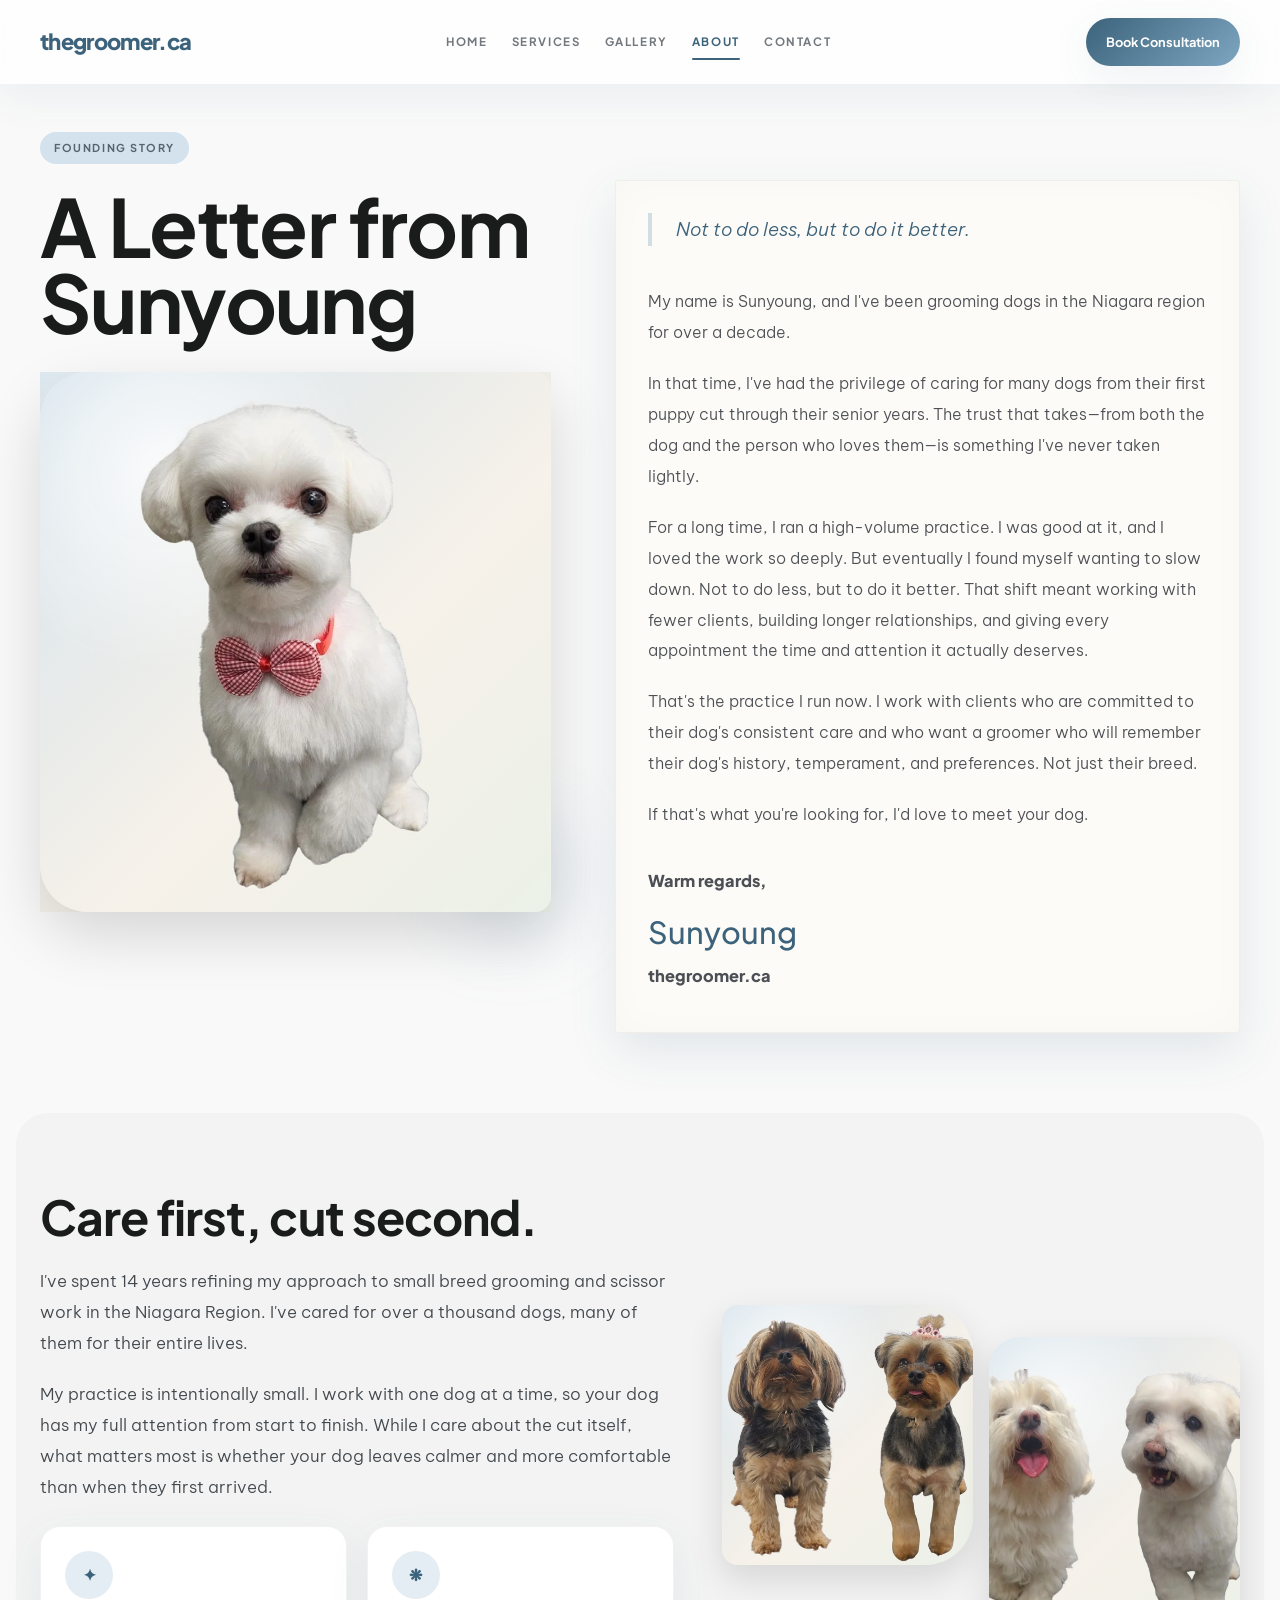
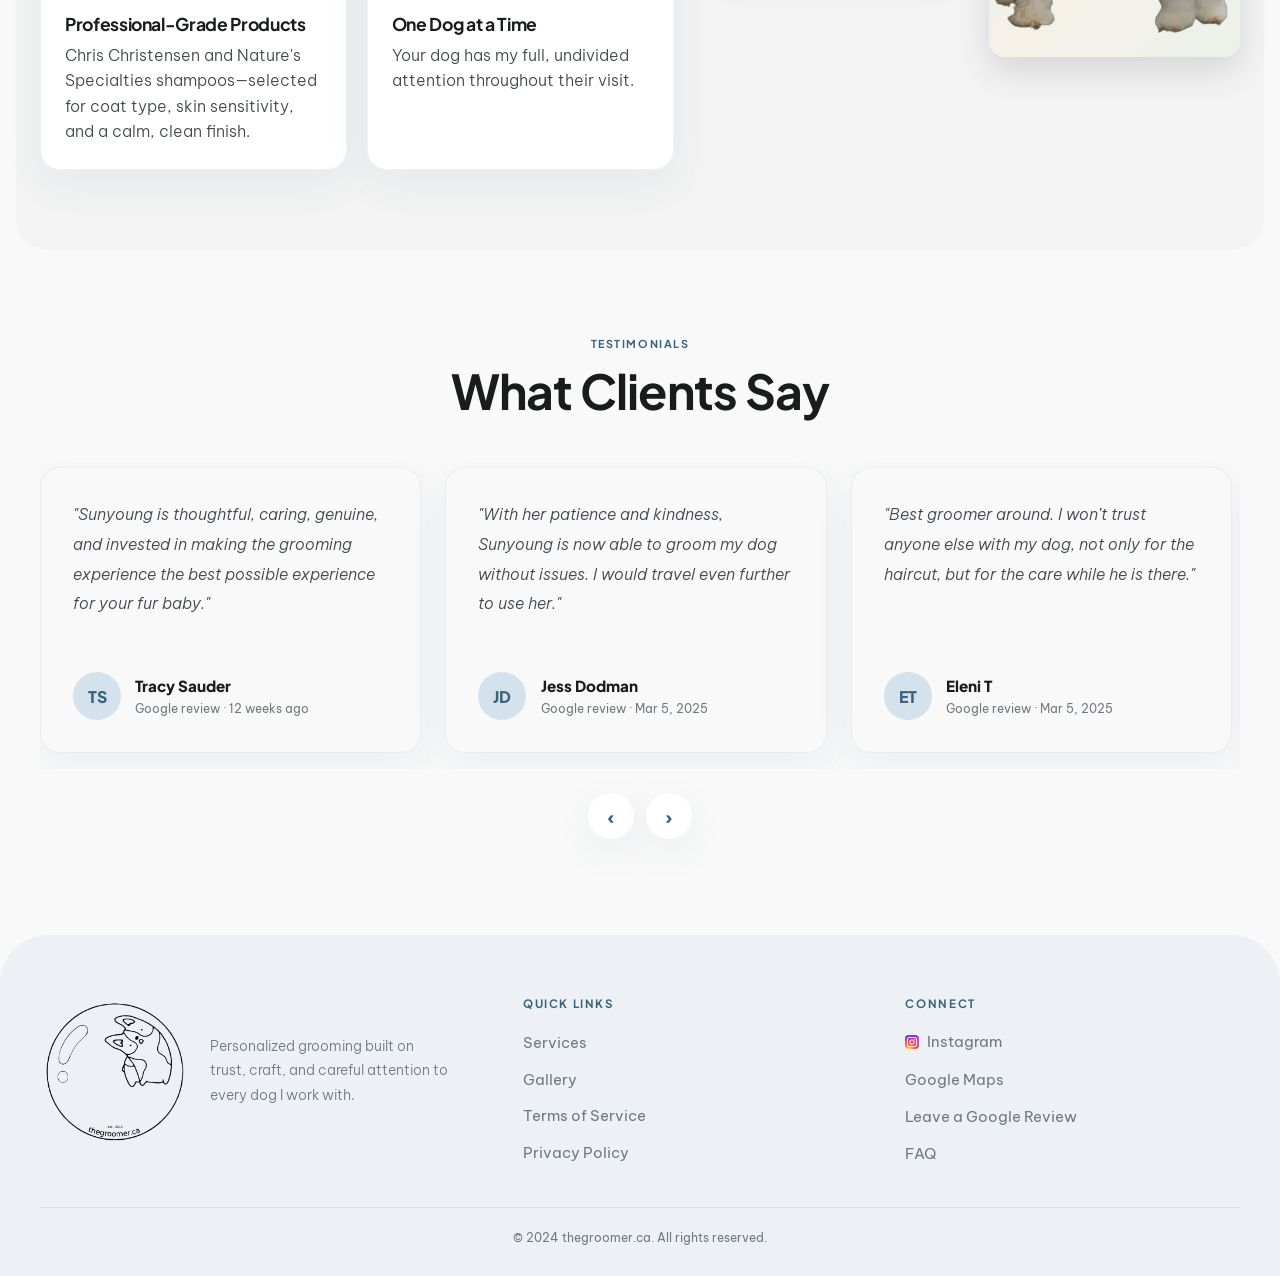
==== commit c290cbb1: "photo fix" ====
--- a/pages/about.html
+++ b/pages/about.html
@@ -59,7 +59,7 @@
 </div>
 </header>
 <main>
-<section class="about-letter">
+<section class="about-letter" id="about-letter">
 <div class="container about-letter__grid">
 <div class="about-letter__media">
 <span class="small-label about-letter__badge">Founding Story</span>
@@ -88,7 +88,7 @@
 </div>
 </div>
 </section>
-<section class="about-philosophy">
+<section class="about-philosophy" id="about-philosophy">
 <div class="container about-philosophy__grid">
 <div>
 <h2 class="about-philosophy__title">Care first, cut second.</h2>
@@ -115,7 +115,7 @@
 </div>
 </div>
 </section>
-<section class="about-testimonials" data-testimonial-slot="carousel">
+<section class="about-testimonials" id="testimonials" data-testimonial-slot="carousel">
 <div class="container">
 <div class="about-testimonials__head">
 <span class="small-label about-testimonials__label">Testimonials</span>
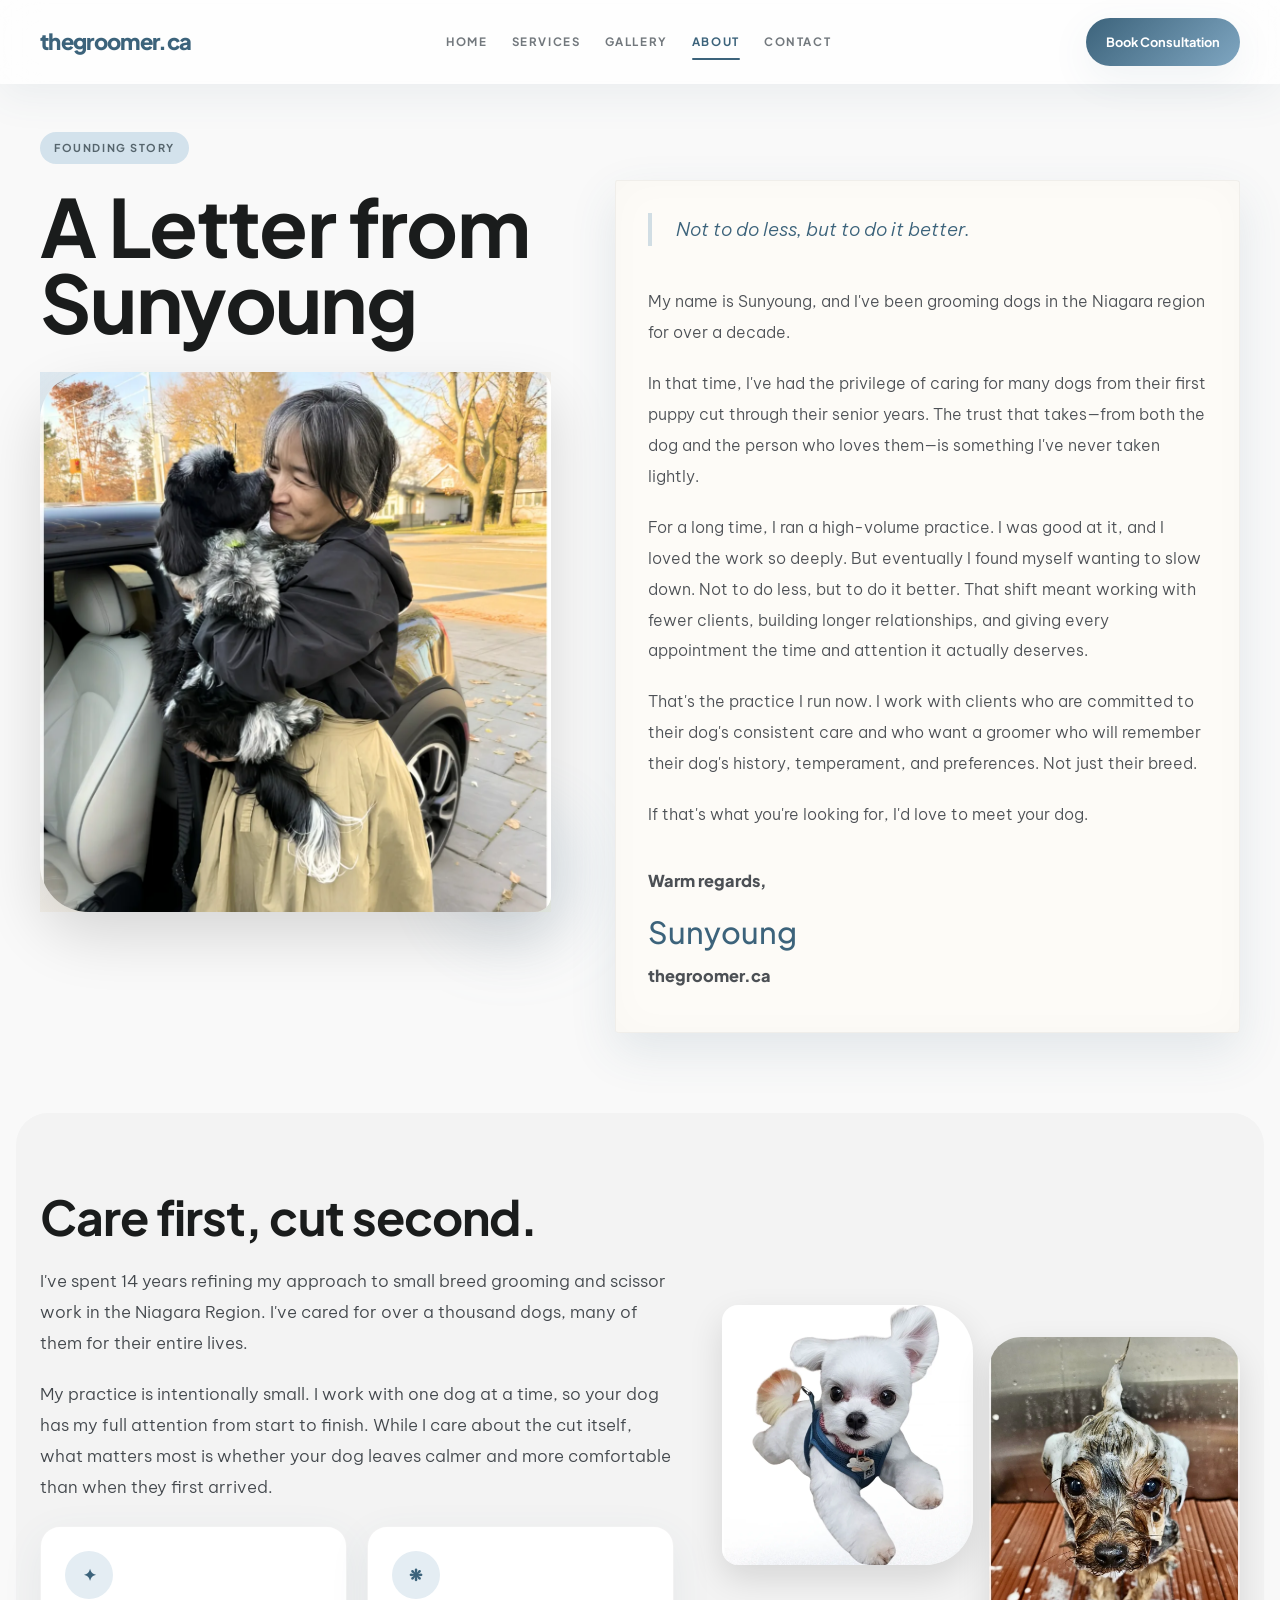
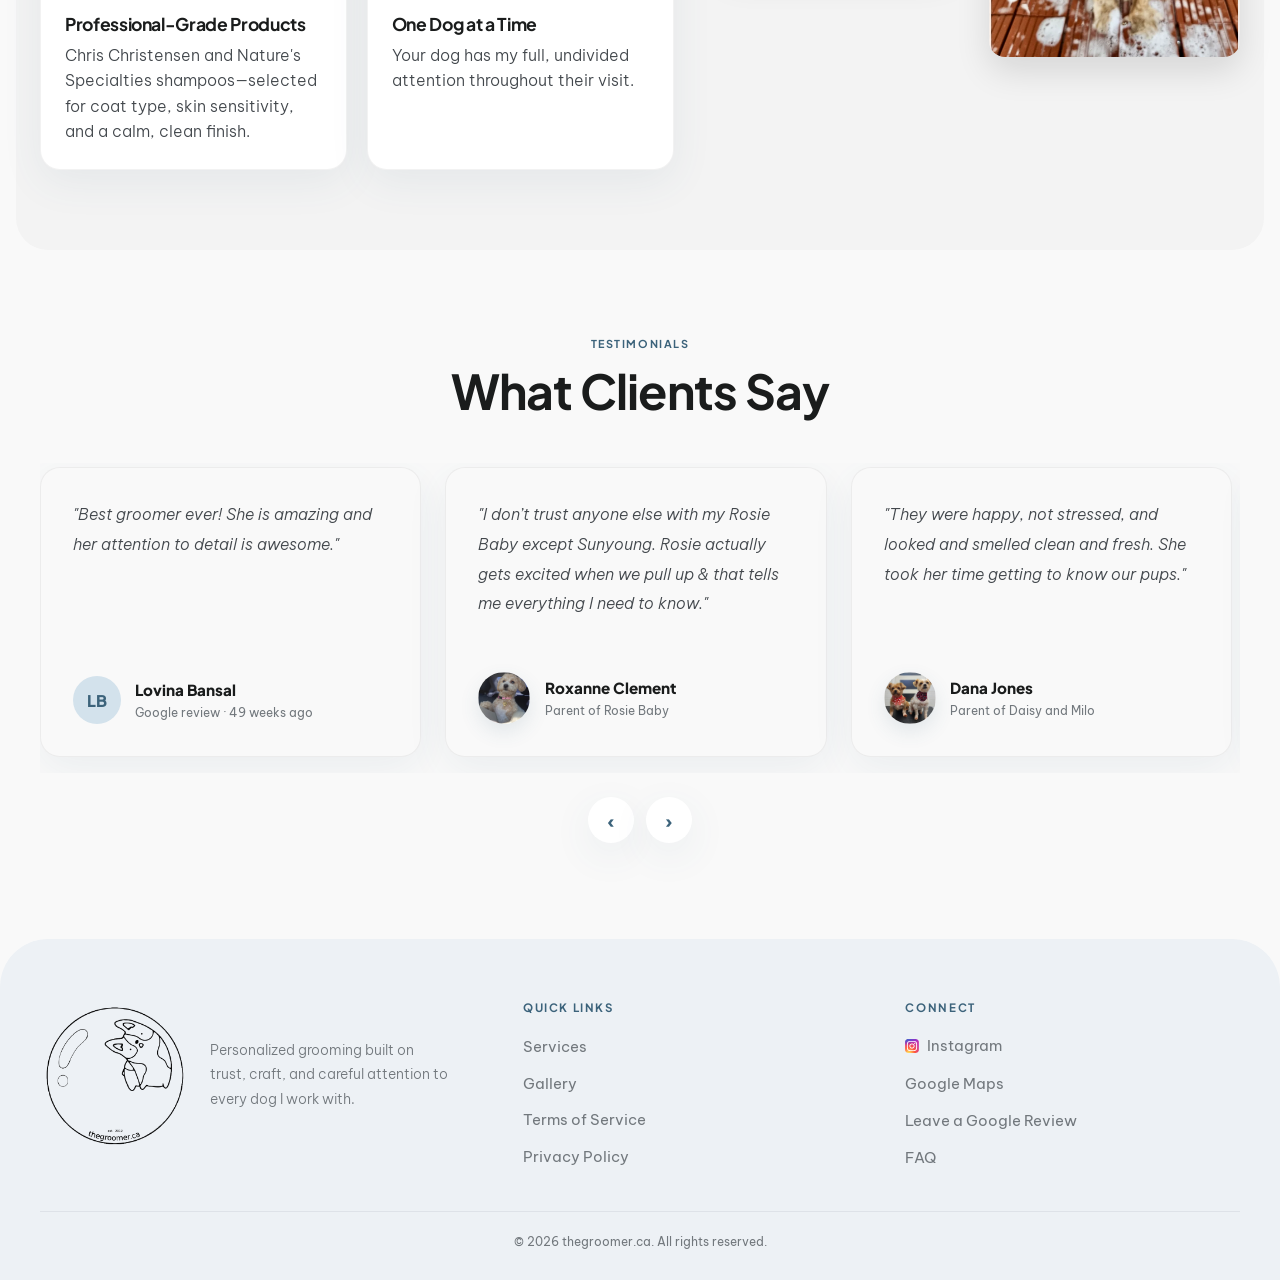
==== commit d18e8426: "update all photos" ====
--- a/pages/about.html
+++ b/pages/about.html
@@ -65,7 +65,7 @@
 <span class="small-label about-letter__badge">Founding Story</span>
 <h1 class="about-letter__title">A Letter from Sunyoung</h1>
 <div class="about-letter__image-wrap">
-<img decoding="async" width="1200" height="960" alt="Portrait of Sunyoung" class="about-letter__image" src="../assets/img/photos/hero-sunyoung.webp"/>
+<img decoding="async" width="1080" height="1200" alt="Sunyoung holding a happy groomed dog" class="about-letter__image" src="../assets/img/photos/hero-sunyoung.webp"/>
 <div aria-hidden="true" class="about-letter__glow"></div>
 </div>
 </div>
@@ -110,8 +110,8 @@
 </div>
 </div>
 <div class="about-philosophy__media">
-<img loading="lazy" decoding="async" width="1200" height="960" alt="Grooming tools" class="about-philosophy__img-a" src="../assets/img/photos/about-tools.webp"/>
-<img loading="lazy" decoding="async" width="1200" height="960" alt="Happy dog" class="about-philosophy__img-b" src="../assets/img/photos/about-happy-dog.webp"/>
+<img loading="lazy" decoding="async" width="1000" height="1125" alt="Professional grooming scissors and tools" class="about-philosophy__img-a" src="../assets/img/photos/about-tools.webp"/>
+<img loading="lazy" decoding="async" width="900" height="1200" alt="Happy small dog after a fresh groom" class="about-philosophy__img-b" src="../assets/img/photos/about-happy-dog.webp"/>
 </div>
 </div>
 </section>
@@ -195,11 +195,11 @@
     </div>
 
     <div class="site-footer__bottom container">
-      © 2024 thegroomer.ca. All rights reserved.
+      © 2026 thegroomer.ca. All rights reserved.
     </div>
   </footer>
 <script src="../assets/js/main.js"></script>
-  <script src="../assets/data/testimonials.js?v=2"></script>
-  <script src="../assets/js/testimonials.js?v=2"></script>
+  <script src="../assets/data/testimonials.js?v=3"></script>
+  <script src="../assets/js/testimonials.js?v=3"></script>
 </body>
 </html>
--- a/assets/css/page-styles.css
+++ b/assets/css/page-styles.css
@@ -289,6 +289,16 @@
       flex: 0 0 auto;
     }
 
+    .about-testimonial__photo {
+      width: 3.25rem;
+      height: 3.25rem;
+      border-radius: 999px;
+      object-fit: cover;
+      background: var(--surface-white);
+      box-shadow: 0 8px 20px rgba(60, 99, 123, 0.12);
+      flex: 0 0 auto;
+    }
+
     .about-testimonial__name {
       font-family: var(--font-headline);
       font-size: 0.95rem;
@@ -314,6 +324,10 @@
 
       .about-letter__content {
         margin-top: 0;
+      }
+
+      .about-letter__image {
+        object-position: center top;
       }
     }
 
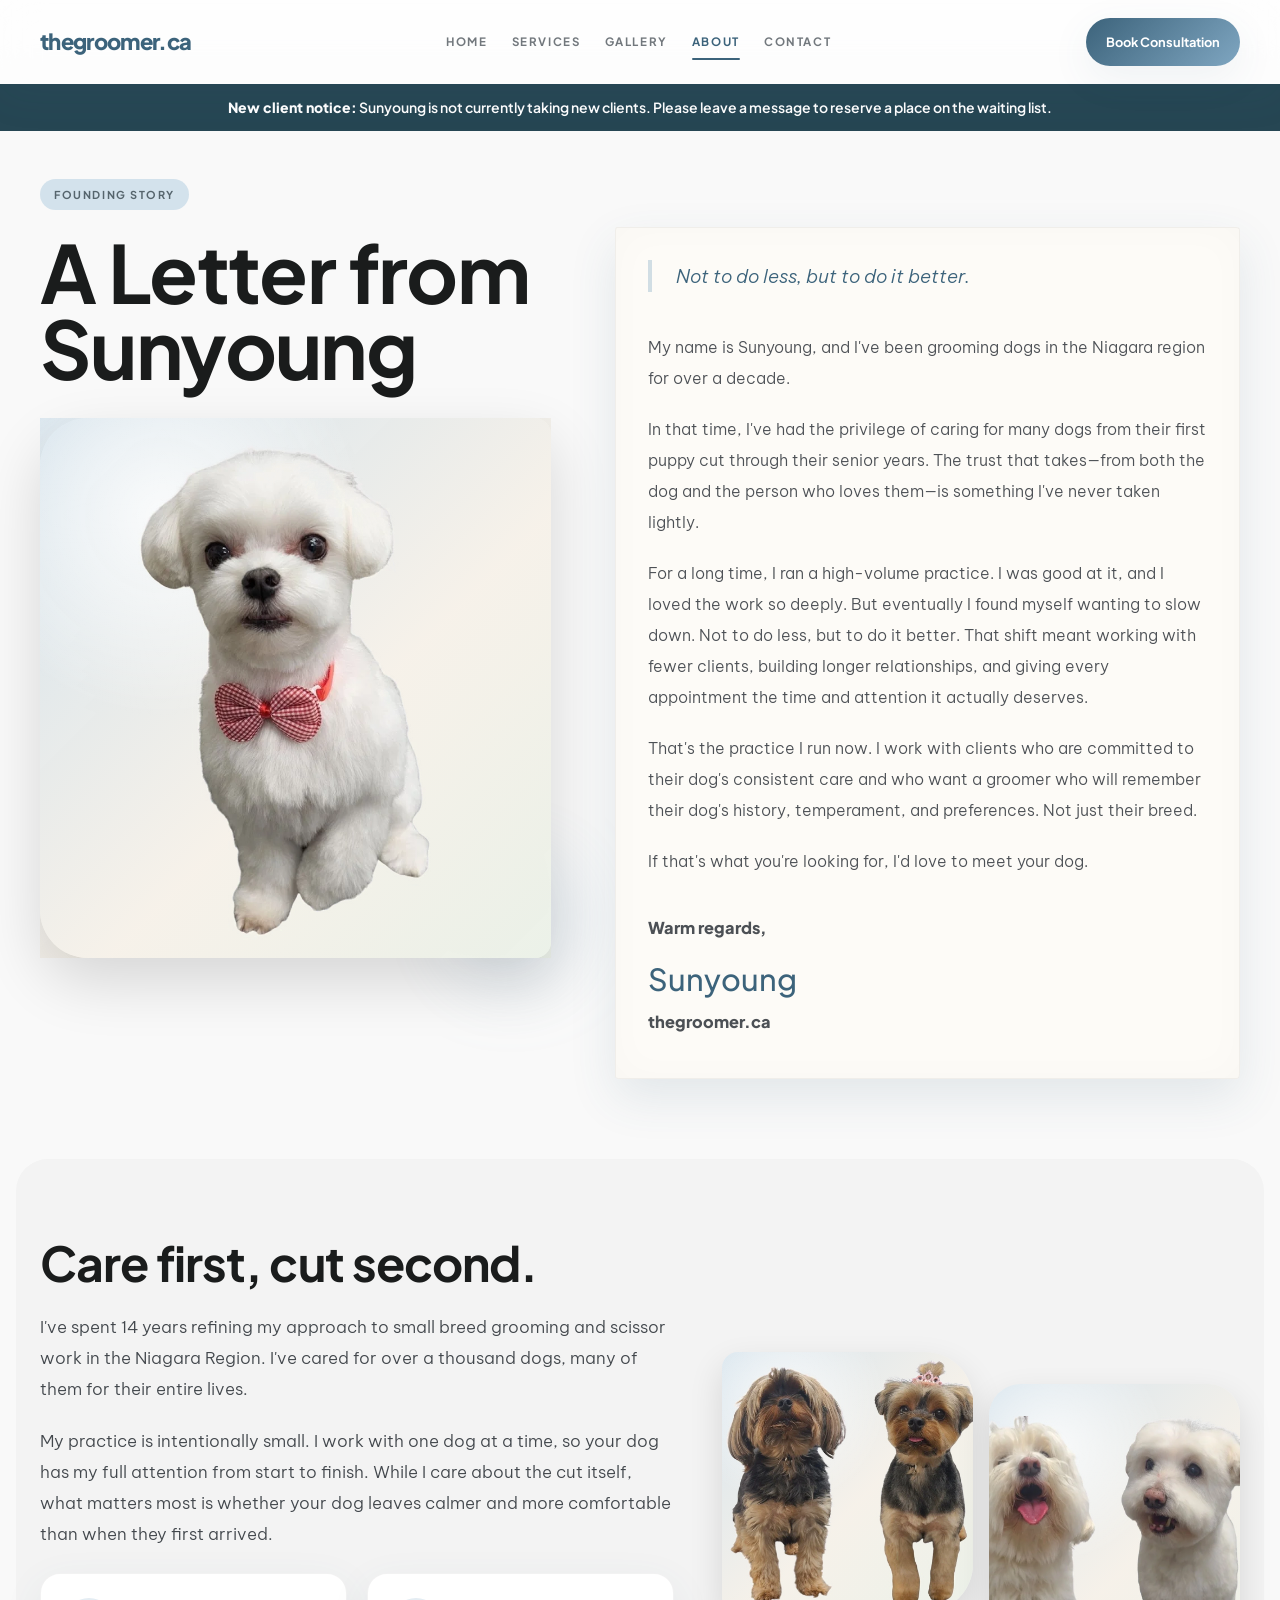
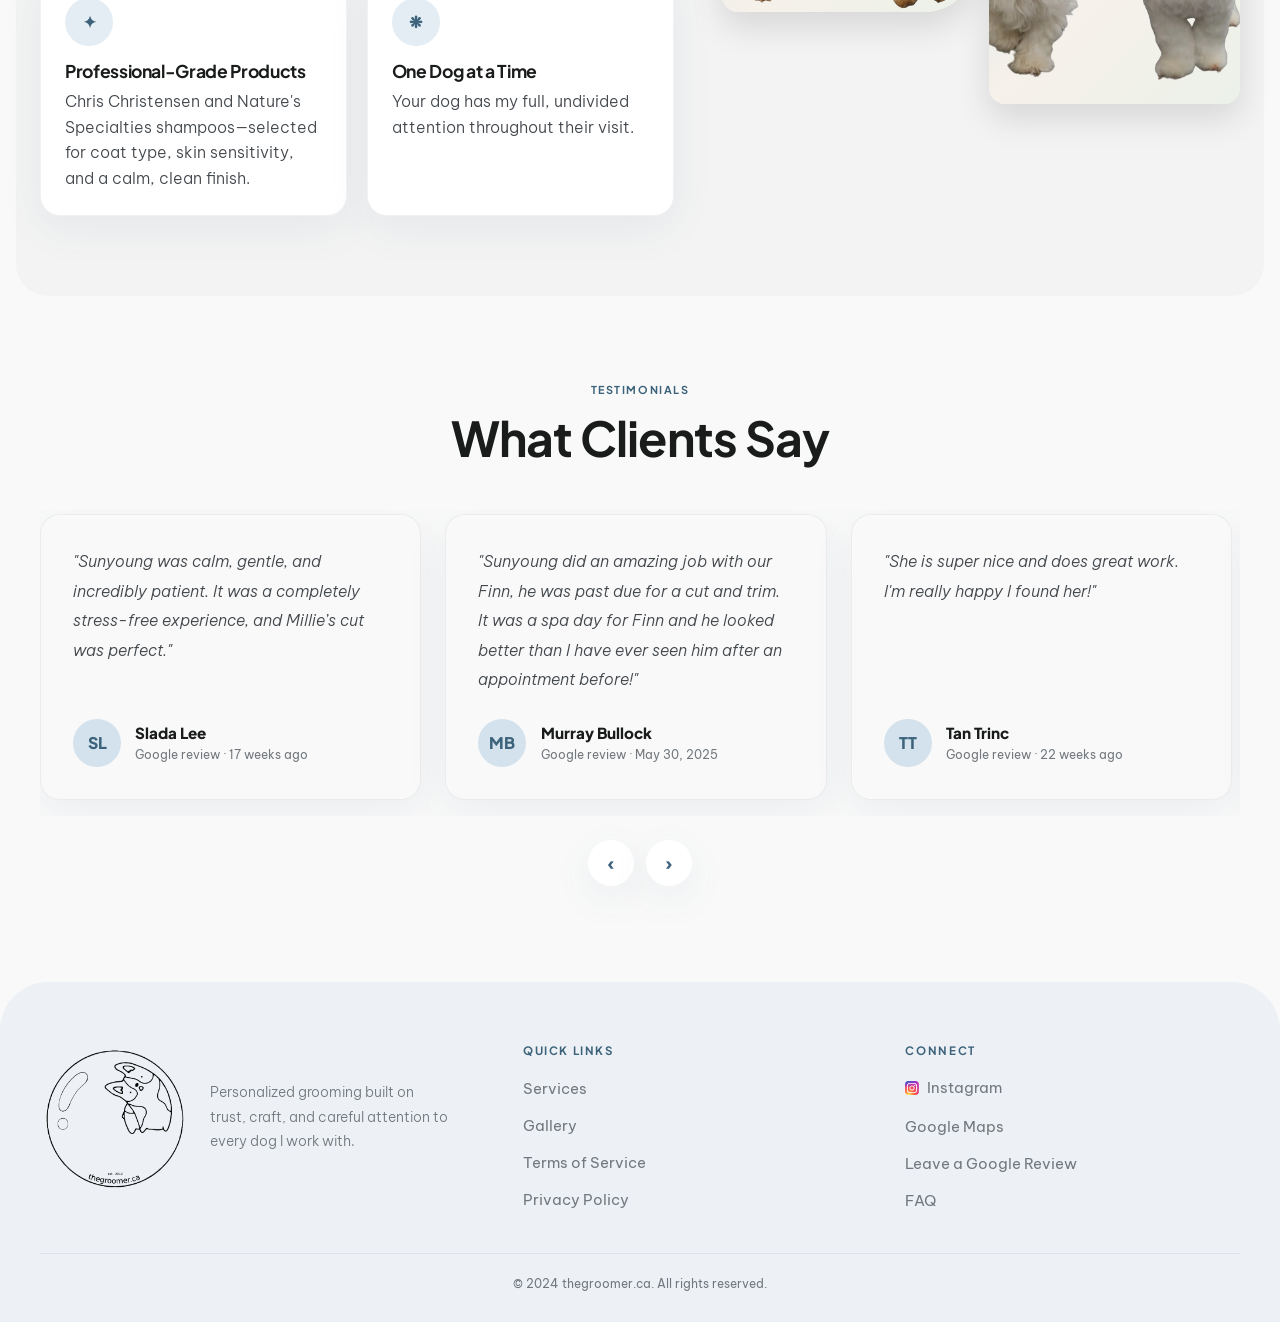
==== commit 12ae27dc: "production version" ====
--- a/pages/about.html
+++ b/pages/about.html
@@ -58,6 +58,10 @@
 </nav>
 </div>
 </header>
+<!-- Temporary waitlist notice: remove this block when Sunyoung is accepting new clients. -->
+<aside class="waitlist-banner" aria-label="Availability notice">
+<strong>New client notice:</strong> Sunyoung is not currently taking new clients. Please leave a message to reserve a place on the waiting list.
+</aside>
 <main>
 <section class="about-letter" id="about-letter">
 <div class="container about-letter__grid">
@@ -65,7 +69,7 @@
 <span class="small-label about-letter__badge">Founding Story</span>
 <h1 class="about-letter__title">A Letter from Sunyoung</h1>
 <div class="about-letter__image-wrap">
-<img decoding="async" width="1080" height="1200" alt="Sunyoung holding a happy groomed dog" class="about-letter__image" src="../assets/img/photos/hero-sunyoung.webp"/>
+<img decoding="async" width="1200" height="960" alt="Portrait of Sunyoung" class="about-letter__image" src="../assets/img/photos/hero-sunyoung.webp"/>
 <div aria-hidden="true" class="about-letter__glow"></div>
 </div>
 </div>
@@ -110,8 +114,8 @@
 </div>
 </div>
 <div class="about-philosophy__media">
-<img loading="lazy" decoding="async" width="1000" height="1125" alt="Professional grooming scissors and tools" class="about-philosophy__img-a" src="../assets/img/photos/about-tools.webp"/>
-<img loading="lazy" decoding="async" width="900" height="1200" alt="Happy small dog after a fresh groom" class="about-philosophy__img-b" src="../assets/img/photos/about-happy-dog.webp"/>
+<img loading="lazy" decoding="async" width="1200" height="960" alt="Grooming tools" class="about-philosophy__img-a" src="../assets/img/photos/about-tools.webp"/>
+<img loading="lazy" decoding="async" width="1200" height="960" alt="Happy dog" class="about-philosophy__img-b" src="../assets/img/photos/about-happy-dog.webp"/>
 </div>
 </div>
 </section>
@@ -195,11 +199,11 @@
     </div>
 
     <div class="site-footer__bottom container">
-      © 2026 thegroomer.ca. All rights reserved.
+      © 2024 thegroomer.ca. All rights reserved.
     </div>
   </footer>
 <script src="../assets/js/main.js"></script>
-  <script src="../assets/data/testimonials.js?v=3"></script>
-  <script src="../assets/js/testimonials.js?v=3"></script>
+  <script src="../assets/data/testimonials.js?v=2"></script>
+  <script src="../assets/js/testimonials.js?v=2"></script>
 </body>
 </html>
--- a/assets/css/styles.css
+++ b/assets/css/styles.css
@@ -249,6 +249,24 @@
   padding: 0.85rem 1.25rem;
   font-size: 0.8rem;
   white-space: nowrap;
+}
+
+/* Temporary waitlist notice: remove this block and the .waitlist-banner markup when bookings reopen. */
+.waitlist-banner {
+  position: relative;
+  z-index: 10;
+  padding: 0.8rem 1rem;
+  background: #264653;
+  color: #ffffff;
+  text-align: center;
+  font-family: var(--font-headline);
+  font-size: 0.875rem;
+  font-weight: 600;
+  line-height: 1.5;
+}
+
+.waitlist-banner strong {
+  font-weight: 800;
 }
 
 .site-menu-toggle {
@@ -827,6 +845,11 @@
 }
 
 @media (max-width: 768px) {
+  .waitlist-banner {
+    padding: 0.7rem 1rem;
+    font-size: 0.8rem;
+  }
+
   .contact-action-stack {
     flex-direction: column;
     align-items: stretch;
--- a/assets/css/page-styles.css
+++ b/assets/css/page-styles.css
@@ -289,16 +289,6 @@
       flex: 0 0 auto;
     }
 
-    .about-testimonial__photo {
-      width: 3.25rem;
-      height: 3.25rem;
-      border-radius: 999px;
-      object-fit: cover;
-      background: var(--surface-white);
-      box-shadow: 0 8px 20px rgba(60, 99, 123, 0.12);
-      flex: 0 0 auto;
-    }
-
     .about-testimonial__name {
       font-family: var(--font-headline);
       font-size: 0.95rem;
@@ -324,10 +314,6 @@
 
       .about-letter__content {
         margin-top: 0;
-      }
-
-      .about-letter__image {
-        object-position: center top;
       }
     }
 
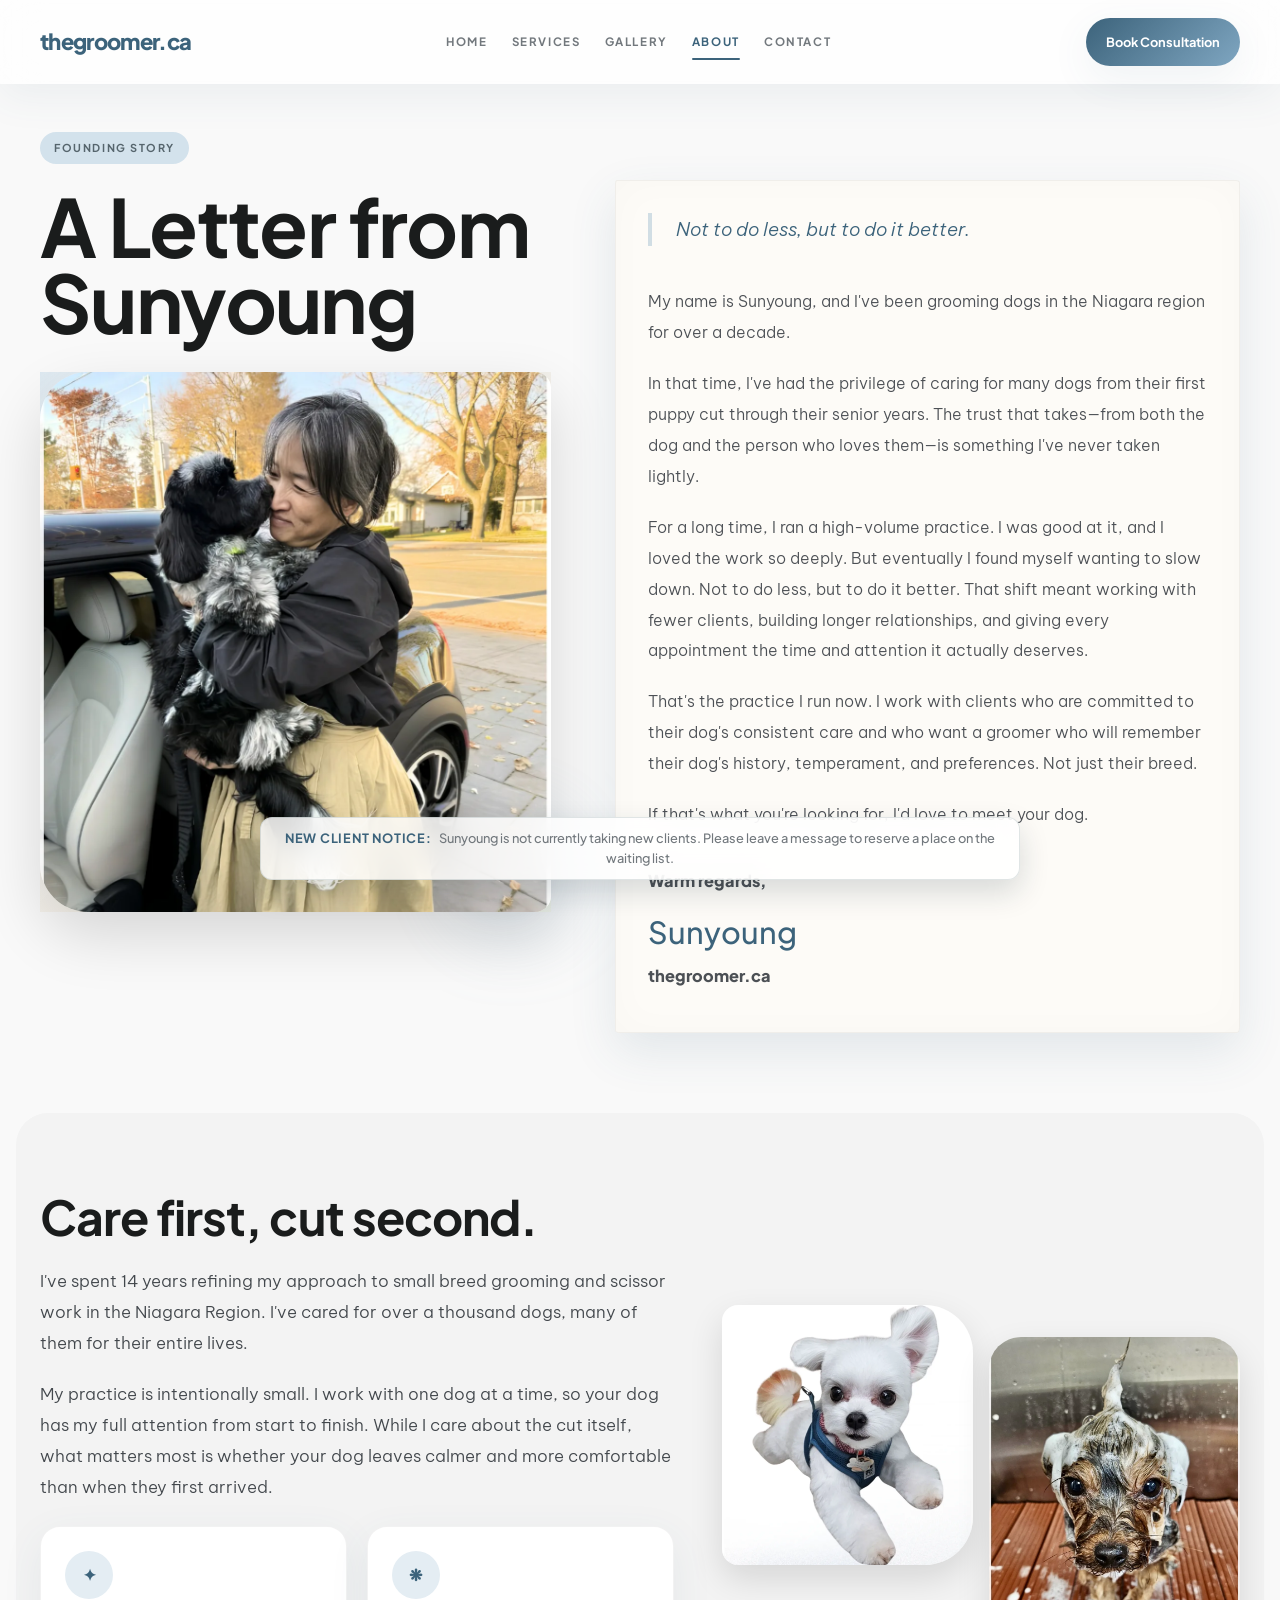
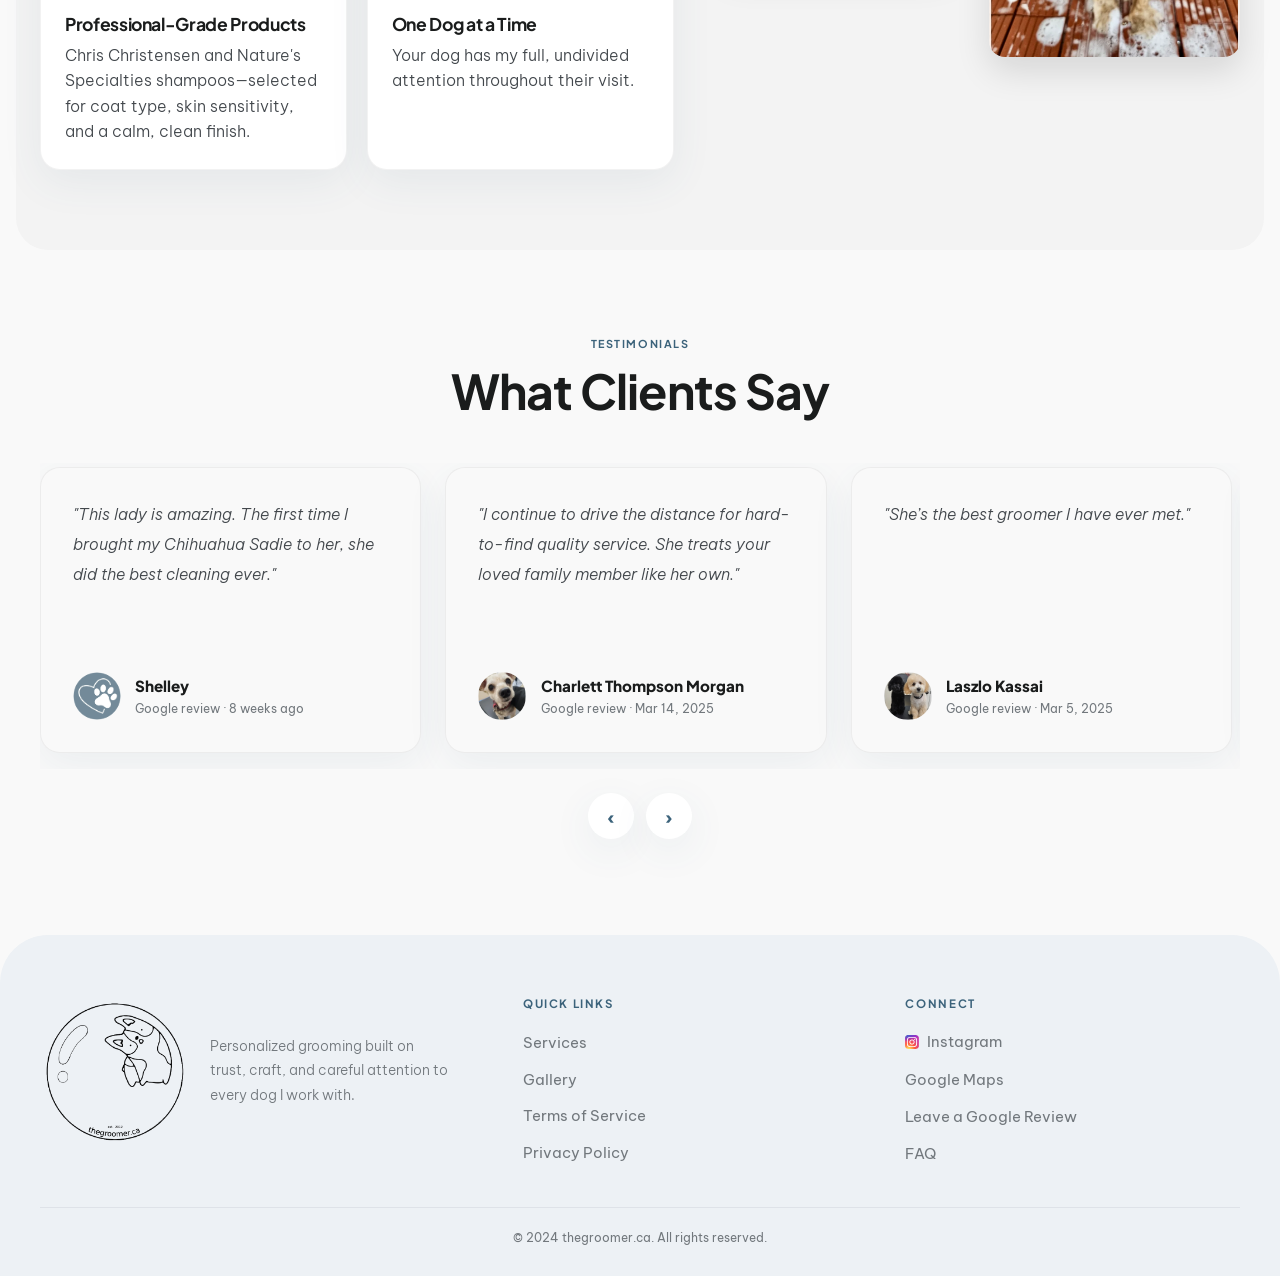
==== commit ef542f99: "favicon" ====
--- a/pages/about.html
+++ b/pages/about.html
@@ -18,6 +18,7 @@
   <meta name="twitter:description" content="Meet Sunyoung and learn about the calm, one-on-one grooming philosophy behind thegroomer.ca for small dogs in the Hamilton Region." />
   <meta name="twitter:image" content="https://thegroomer.ca/assets/img/photos/hero-sunyoung.webp" />
   <script type="application/ld+json">[{"@context":"https://schema.org","@type":"WebPage","name":"About Sunyoung | Small Dog Groomer in Hamilton","url":"https://thegroomer.ca/pages/about.html","description":"Meet Sunyoung and learn about the calm, one-on-one grooming philosophy behind thegroomer.ca for small dogs in the Hamilton Region.","isPartOf":{"@id":"https://thegroomer.ca/#website"}}]</script>
+<link href="../assets/img/branding/favicon.ico" rel="icon" sizes="any"/>
 <link href="../assets/img/branding/favicon-32.png" rel="icon" sizes="32x32" type="image/png"/>
 <link href="../assets/img/branding/favicon-16.png" rel="icon" sizes="16x16" type="image/png"/>
 <link href="../assets/img/branding/apple-touch-icon.png" rel="apple-touch-icon"/>
--- a/assets/css/styles.css
+++ b/assets/css/styles.css
@@ -253,20 +253,33 @@
 
 /* Temporary waitlist notice: remove this block and the .waitlist-banner markup when bookings reopen. */
 .waitlist-banner {
-  position: relative;
-  z-index: 10;
-  padding: 0.8rem 1rem;
-  background: #264653;
-  color: #ffffff;
+  position: fixed;
+  z-index: 900;
+  right: 1.25rem;
+  bottom: 1.25rem;
+  left: 1.25rem;
+  max-width: 760px;
+  margin: 0 auto;
+  padding: 0.7rem 1.1rem;
+  background: rgba(255, 255, 255, 0.84);
+  border: 1px solid rgba(38, 70, 83, 0.14);
+  border-radius: 0.75rem;
+  box-shadow: 0 12px 30px rgba(20, 42, 53, 0.16);
+  backdrop-filter: blur(14px);
+  color: var(--text-soft);
   text-align: center;
   font-family: var(--font-headline);
-  font-size: 0.875rem;
-  font-weight: 600;
+  font-size: 0.8rem;
+  font-weight: 500;
   line-height: 1.5;
 }
 
 .waitlist-banner strong {
-  font-weight: 800;
+  margin-right: 0.35rem;
+  color: var(--primary);
+  font-weight: 700;
+  letter-spacing: 0.06em;
+  text-transform: uppercase;
 }
 
 .site-menu-toggle {
@@ -846,8 +859,11 @@
 
 @media (max-width: 768px) {
   .waitlist-banner {
-    padding: 0.7rem 1rem;
-    font-size: 0.8rem;
+    right: 0.75rem;
+    bottom: 0.75rem;
+    left: 0.75rem;
+    padding: 0.6rem 0.9rem;
+    font-size: 0.75rem;
   }
 
   .contact-action-stack {
@@ -1022,6 +1038,9 @@
 
   .hero-image {
     height: 520px;
+    object-fit: contain;
+    object-position: center;
+    background: var(--surface-white);
   }
 
   .hero-title {
@@ -1052,32 +1071,105 @@
   }
 
   .hero {
-    min-height: auto;
+    min-height: 46rem;
+    position: relative;
+    background: var(--text-main);
   }
 
   .hero-inner {
-    gap: 2rem;
-    padding: 2rem 0 3rem;
+    display: block;
+    width: 100%;
+    max-width: none;
+    min-height: 46rem;
+    padding: 0;
+  }
+
+  .hero-copy-wrap {
+    position: relative;
+    z-index: 2;
+    max-width: 34rem;
+    padding: 3.5rem 1.5rem 15.5rem;
+    color: #ffffff;
+  }
+
+  .hero-badge {
+    background: rgba(255, 255, 255, 0.18);
+    color: #ffffff;
+    backdrop-filter: blur(10px);
+  }
+
+  .hero-title,
+  .hero-copy {
+    color: #ffffff;
+  }
+
+  .hero-copy {
+    max-width: 24rem;
+    font-size: 1.05rem;
   }
 
   .hero-actions {
-    flex-direction: column;
-    align-items: stretch;
+    flex-direction: row;
+    align-items: center;
+    gap: 0.75rem;
   }
 
   .hero-actions .btn {
-    width: 100%;
+    width: auto;
+    flex: 1 1 0;
+    text-align: center;
+  }
+
+  .hero-actions .btn-secondary {
+    background: rgba(255, 255, 255, 0.92);
+  }
+
+  .hero-media {
+    position: absolute;
+    inset: 0;
+  }
+
+  .hero-media::after {
+    content: "";
+    position: absolute;
+    inset: 0;
+    background: linear-gradient(to bottom, rgba(9, 20, 26, 0.5), rgba(9, 20, 26, 0.12) 42%, rgba(9, 20, 26, 0.8));
+    pointer-events: none;
+    z-index: 1;
+  }
+
+  .hero-blob {
+    display: none;
+  }
+
+  .hero-image-wrap {
+    height: 100%;
+    border-radius: 0;
+    background: transparent;
+    box-shadow: none;
+    transform: none;
+  }
+
+  .hero-image-wrap:hover {
+    transform: none;
   }
 
   .hero-image {
-    height: 420px;
+    height: 100%;
+    object-fit: cover;
+    object-position: center;
   }
 
   .hero-quote {
-    position: relative;
-    right: auto;
-    bottom: auto;
-    margin: 1rem 0 0 auto;
+    position: absolute;
+    z-index: 2;
+    right: 1.25rem;
+    bottom: 1.25rem;
+    left: 1.25rem;
+    max-width: none;
+    margin: 0;
+    padding: 1rem 1.1rem;
+    background: rgba(255, 255, 255, 0.9);
   }
 
   .about-collage {
@@ -1103,7 +1195,9 @@
   }
 
   .gallery-item img {
-    height: 280px;
+    height: auto;
+    object-fit: contain;
+    display: block;
   }
 
   .consult-form-grid {
--- a/assets/css/page-styles.css
+++ b/assets/css/page-styles.css
@@ -64,6 +64,7 @@
       width: 100%;
       height: 540px;
       object-fit: cover;
+      object-position: center 25%;
       border-radius: 3rem 1rem 1rem 3rem;
       box-shadow: 0 24px 60px rgba(0, 0, 0, 0.14);
       transition: transform 0.5s ease;
@@ -289,6 +290,14 @@
       flex: 0 0 auto;
     }
 
+    .about-testimonial__photo {
+      width: 3rem;
+      height: 3rem;
+      border-radius: 50%;
+      object-fit: cover;
+      flex: 0 0 auto;
+    }
+
     .about-testimonial__name {
       font-family: var(--font-headline);
       font-size: 0.95rem;
@@ -461,7 +470,9 @@
     .package-feature__media img {
       width: 100%;
       height: 100%;
-      object-fit: cover;
+      object-fit: contain;
+      object-position: center;
+      display: block;
     }
 
     .package-feature__media::after {
